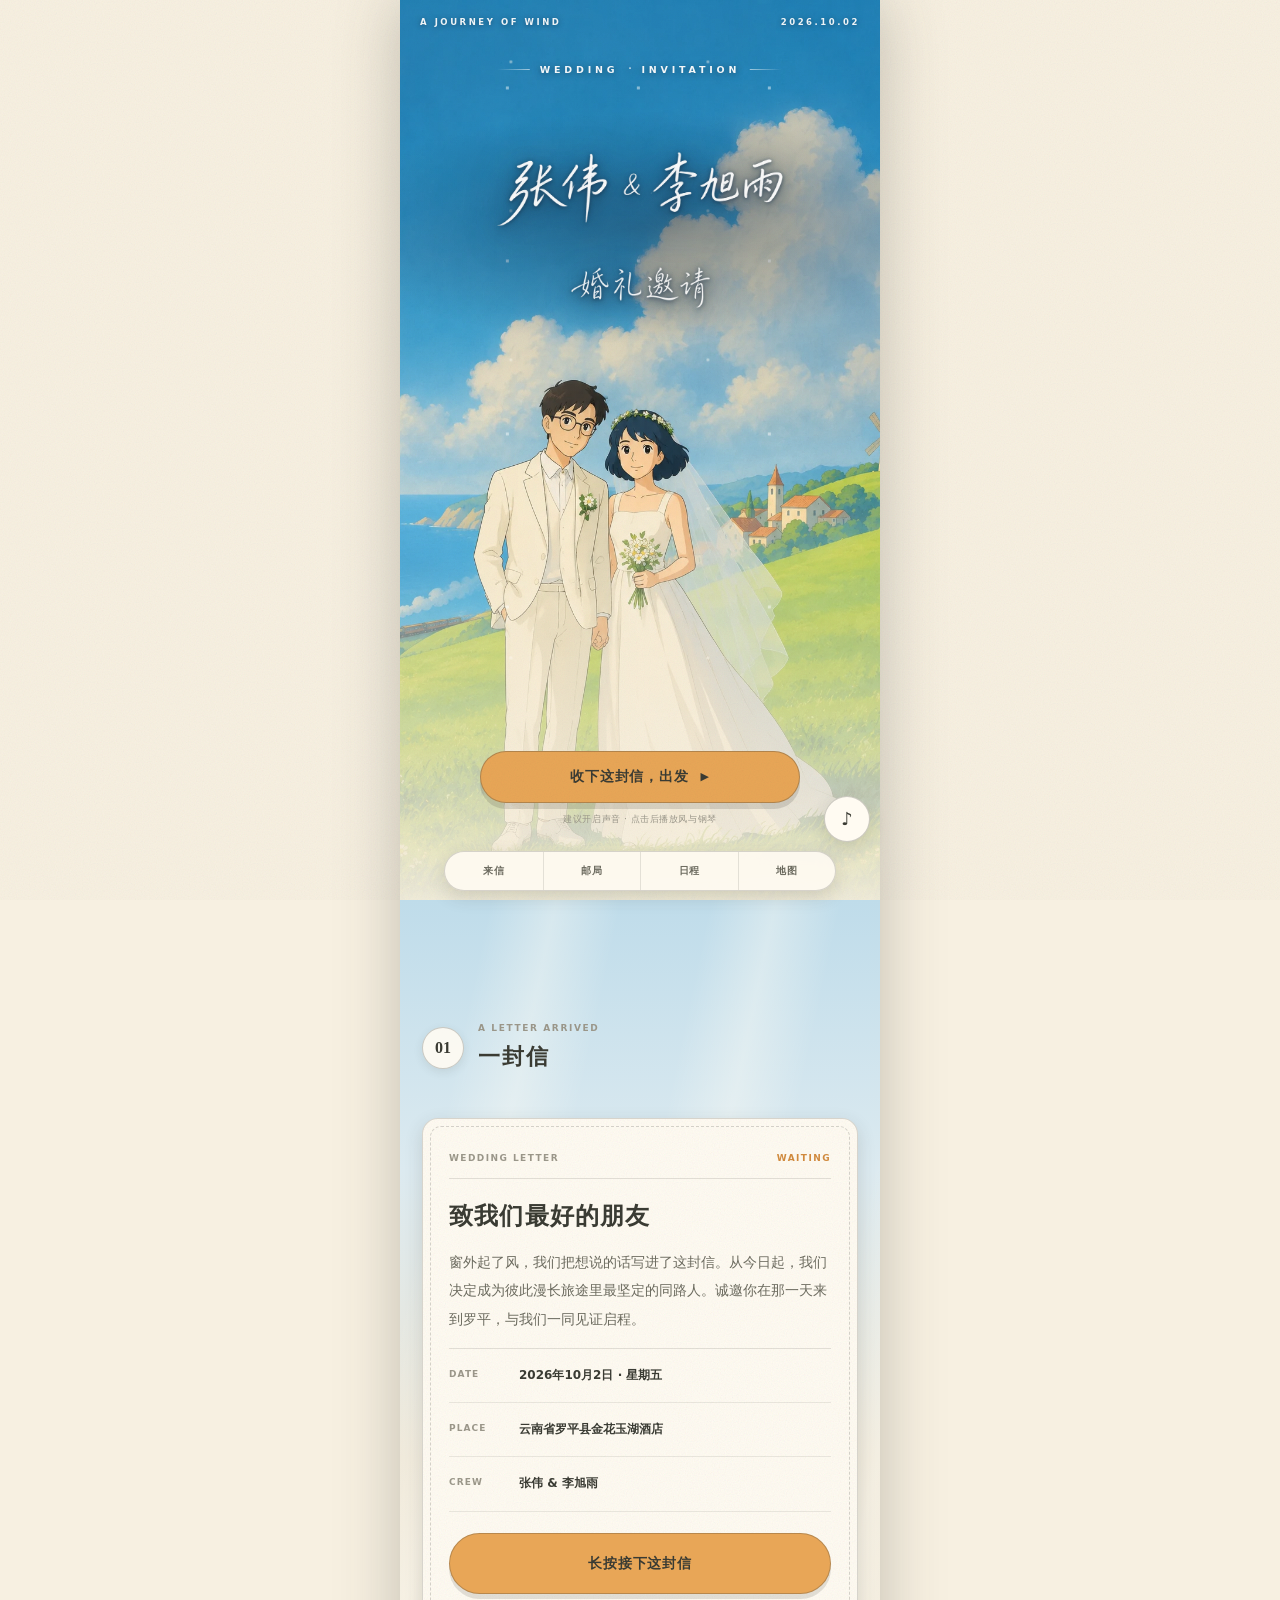
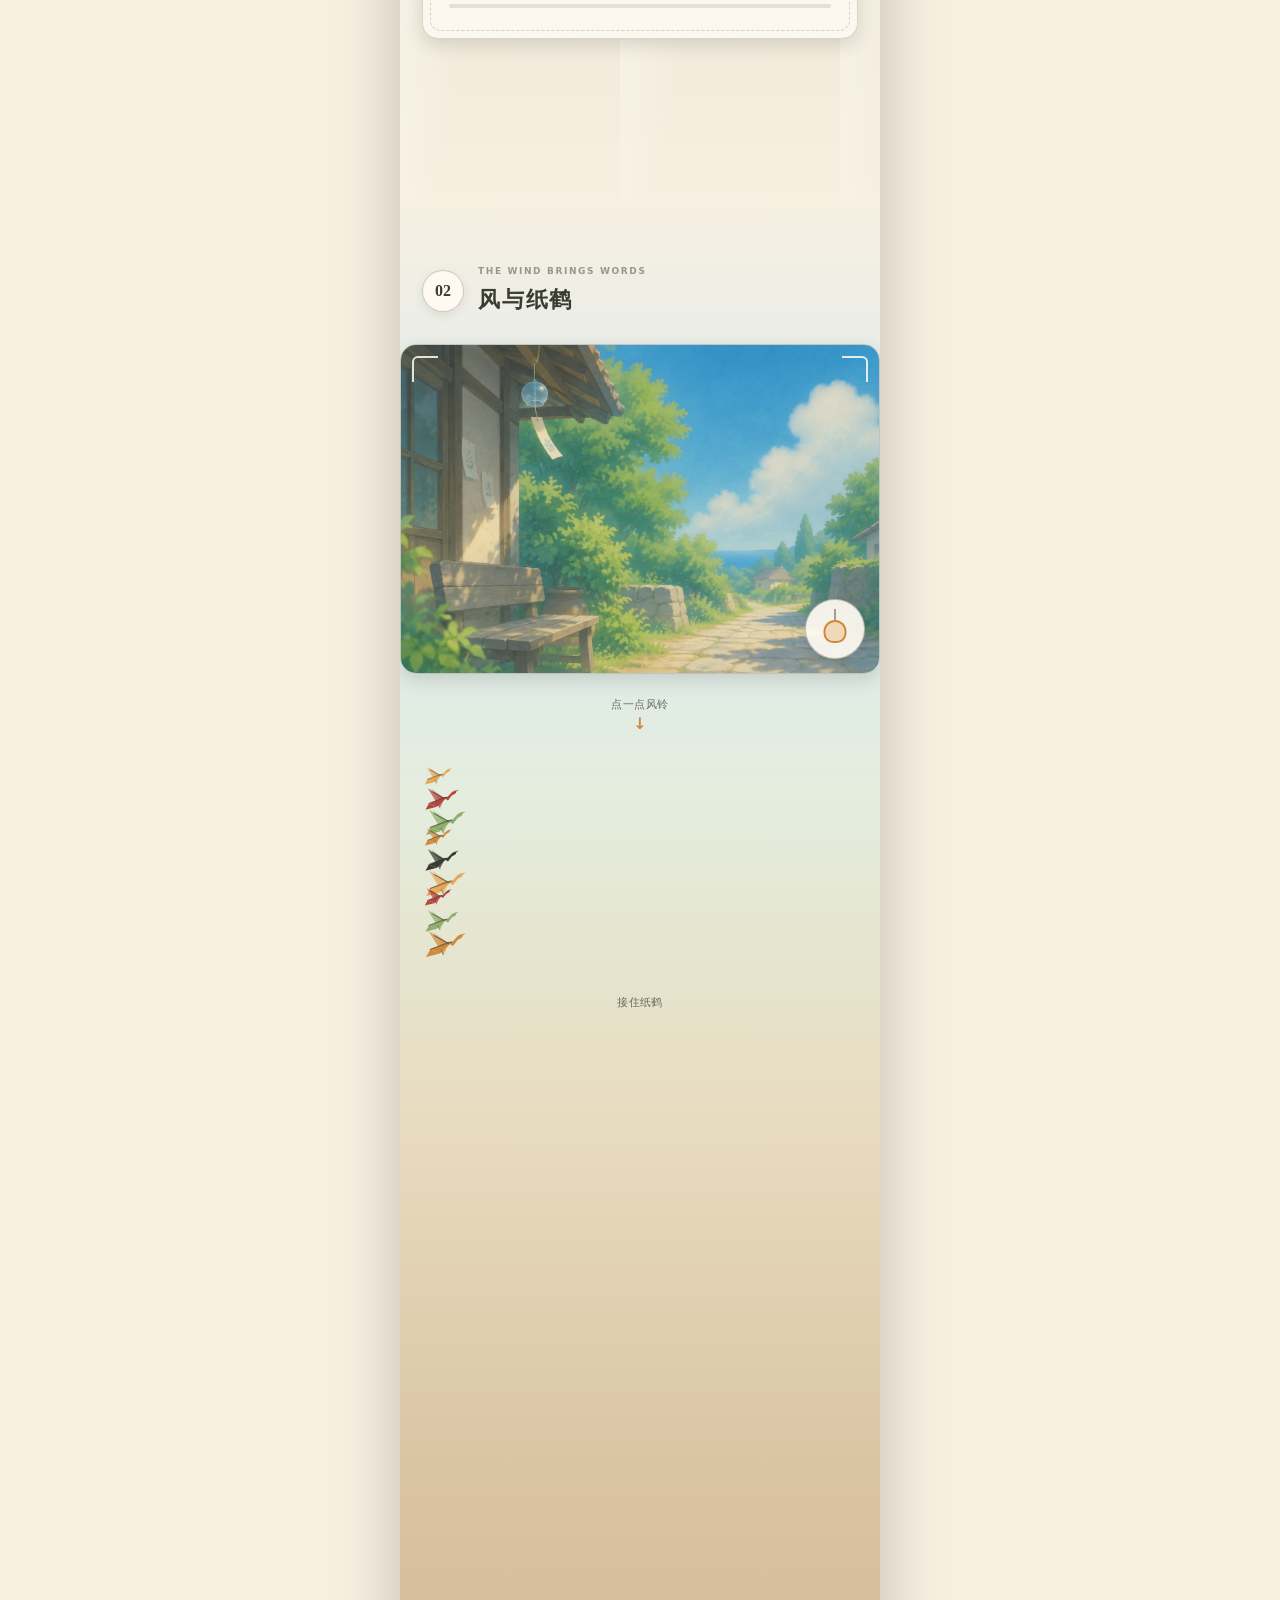
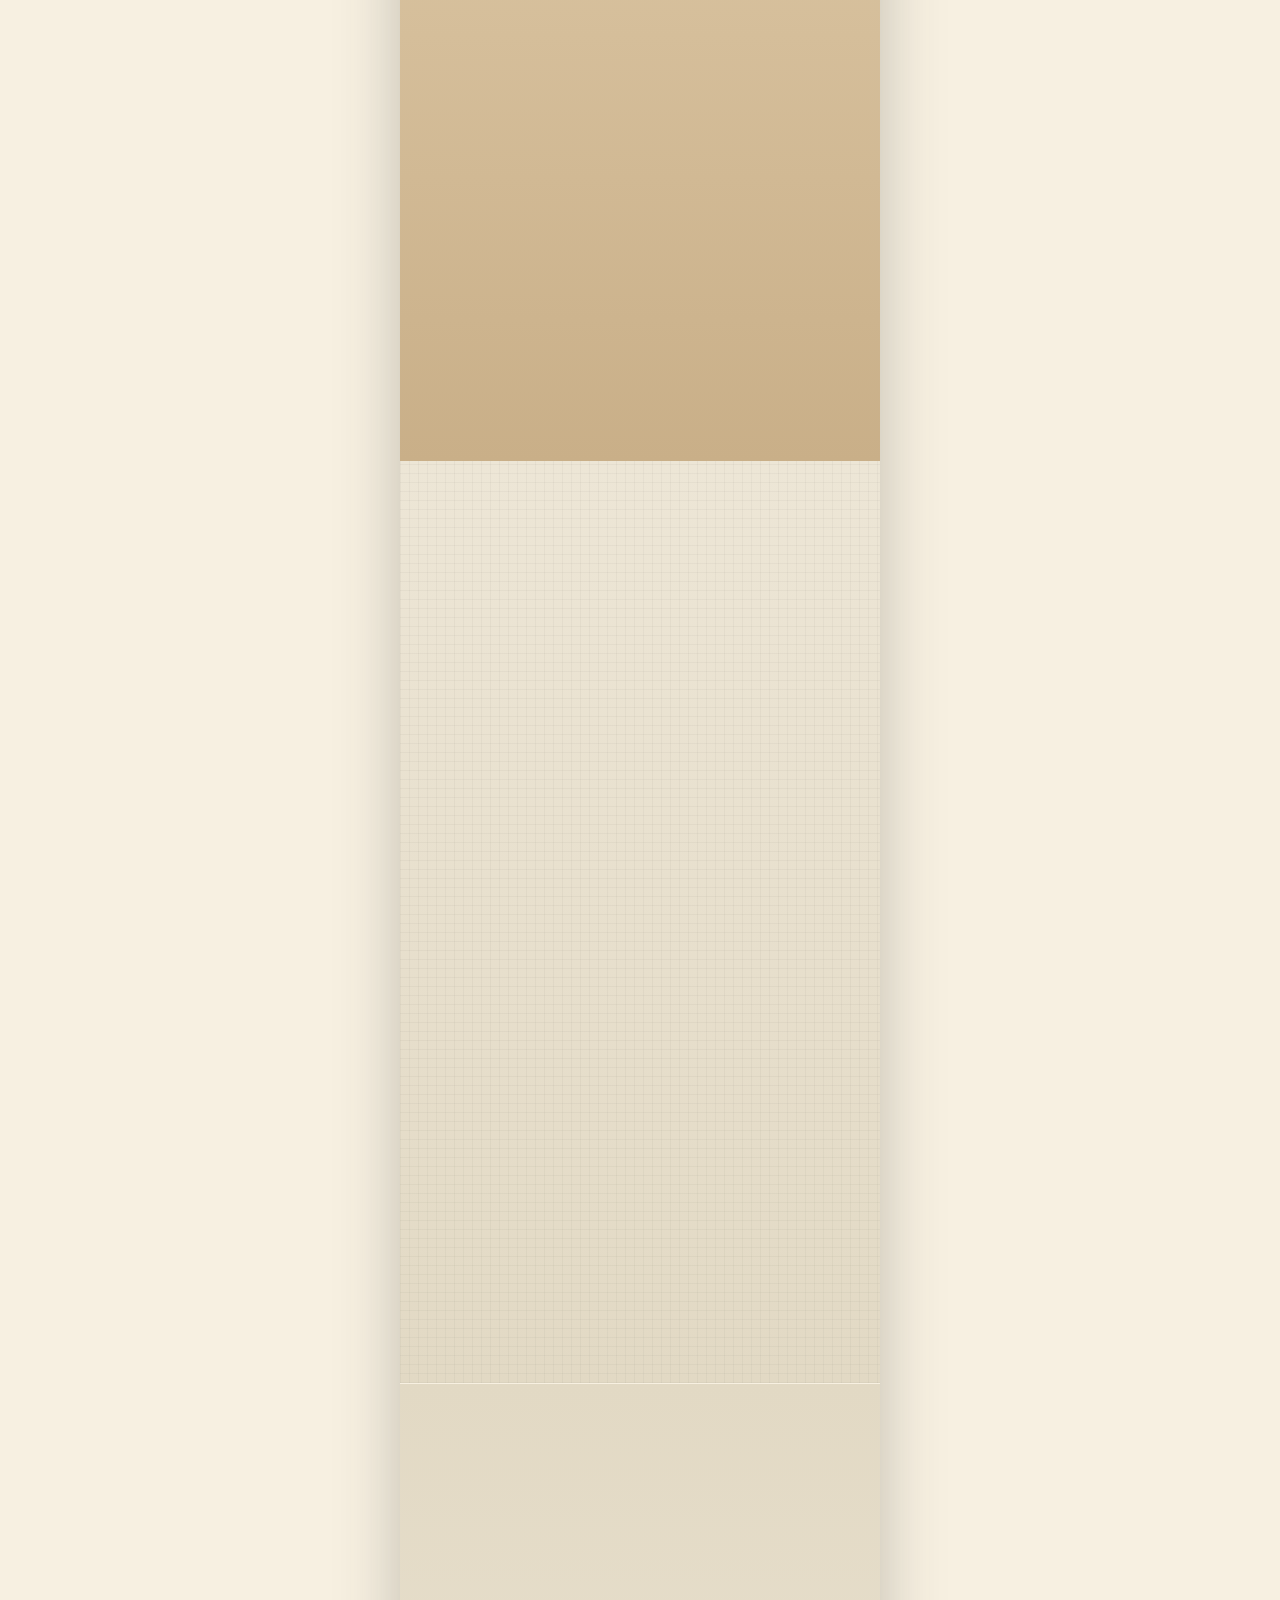
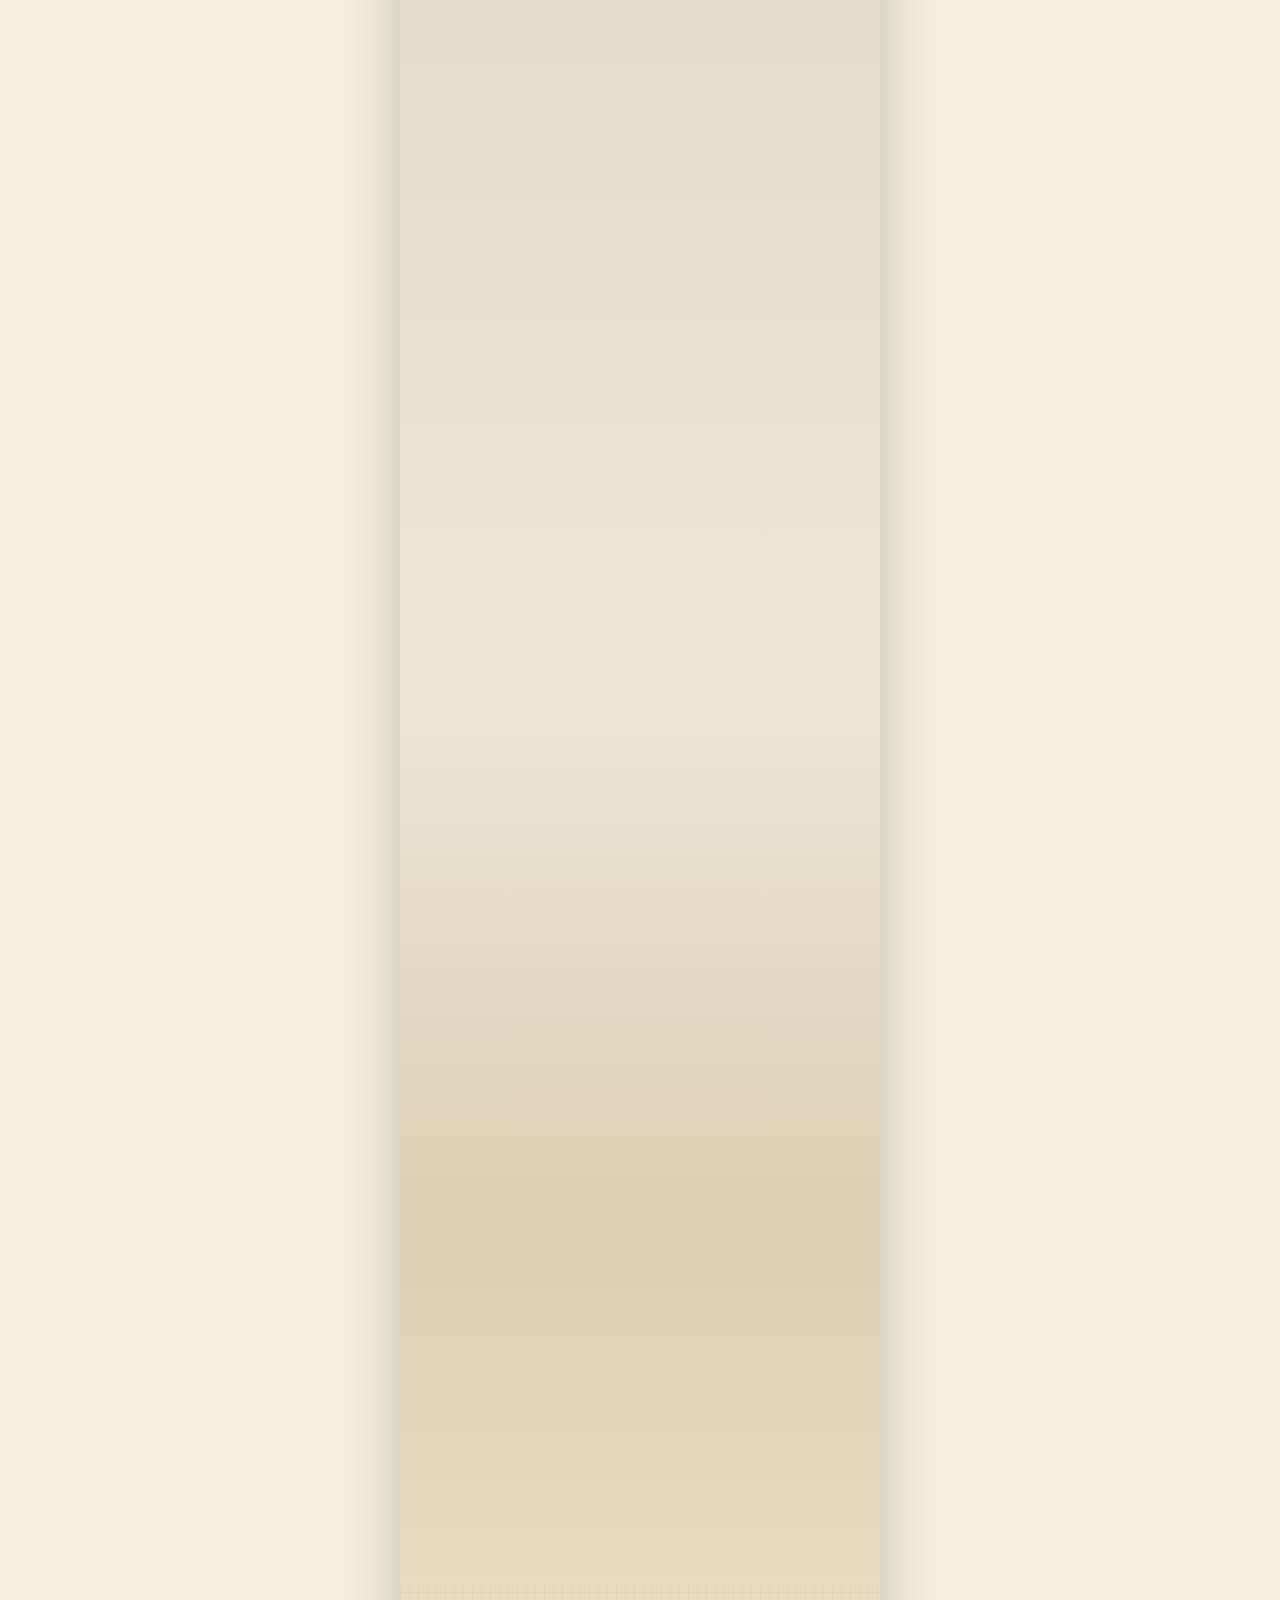
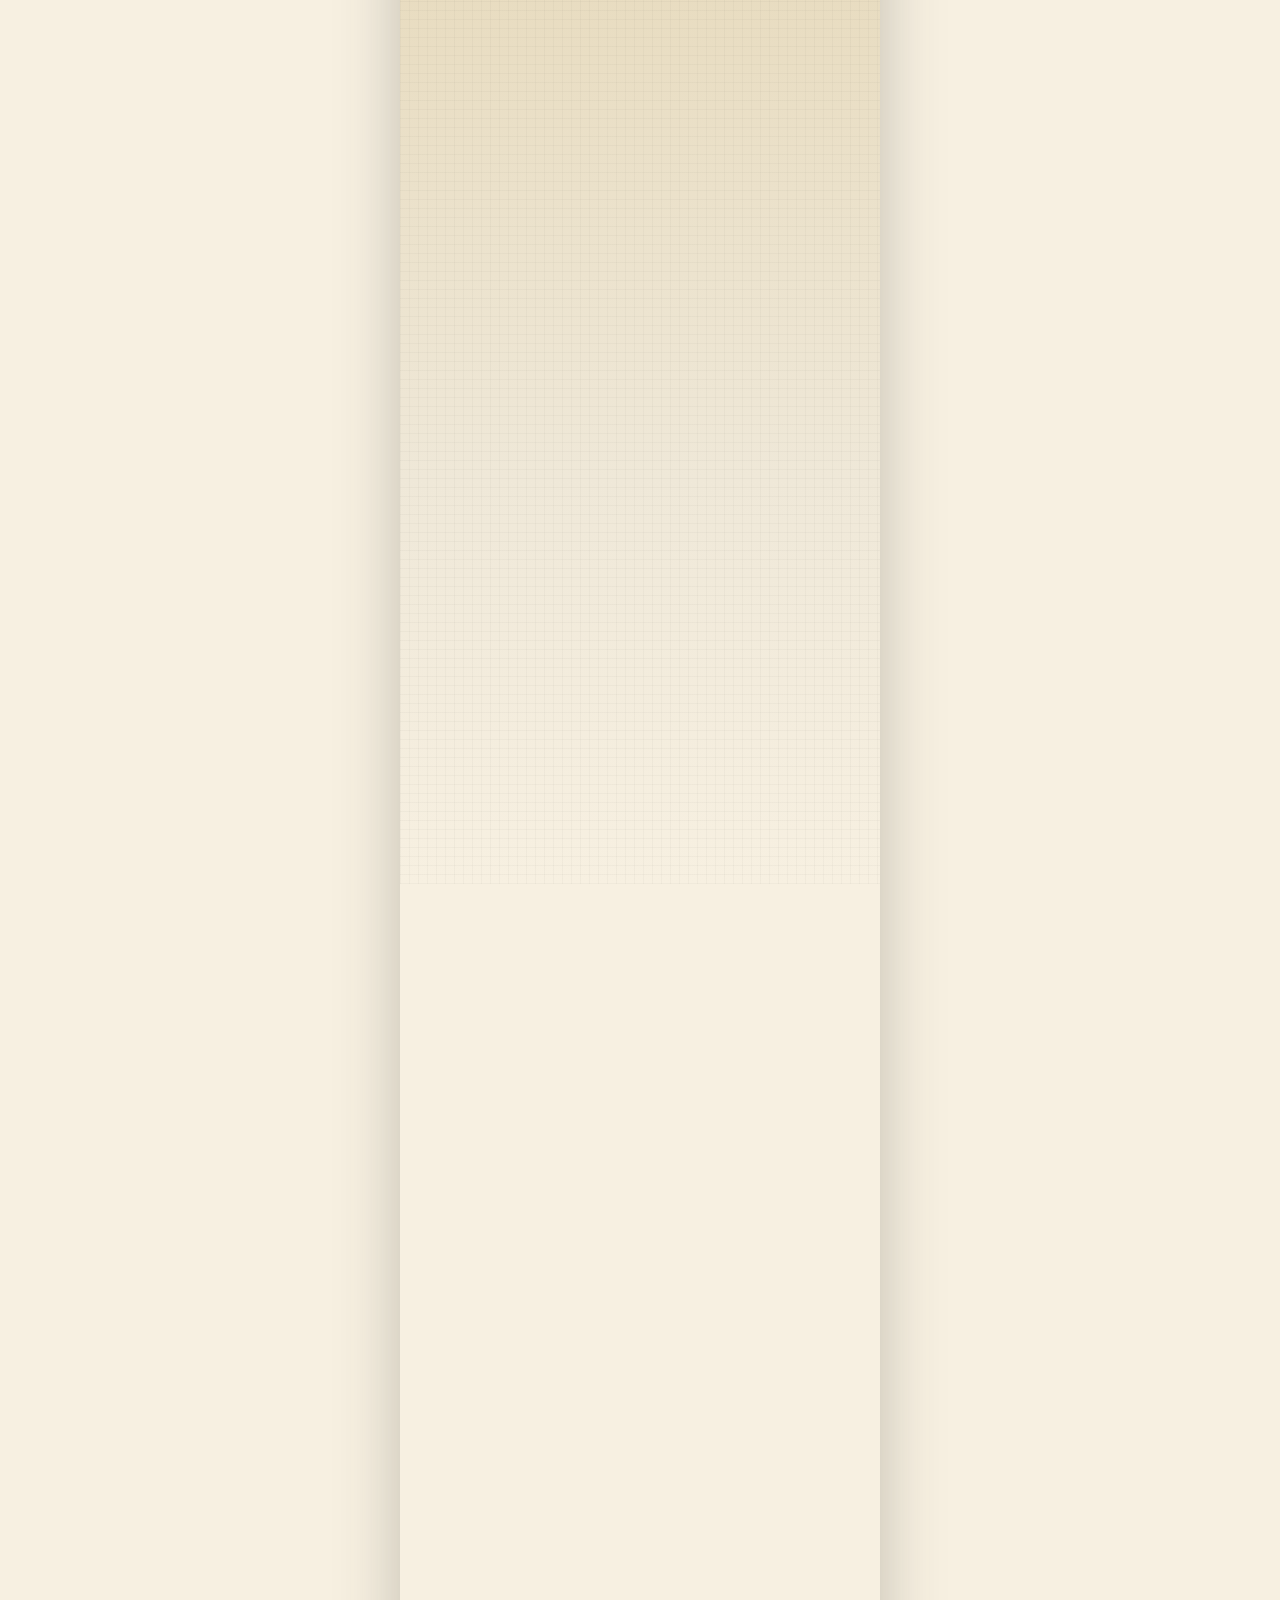
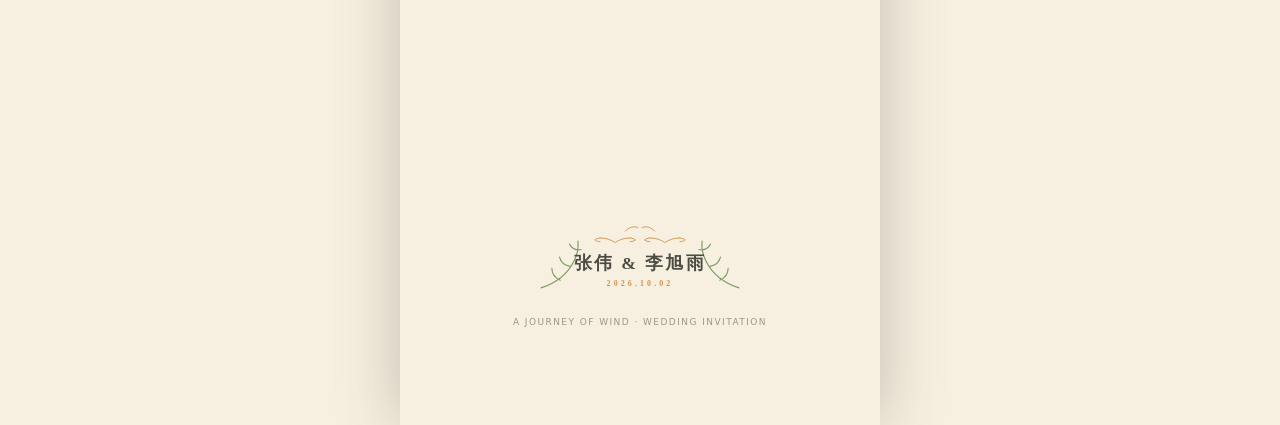
==== index.html @ 7219cbcb "feat: 风车邮局来信改用真实婚纱照（保留原图风格） - 03 章三张立绘换成真实婚纱照；按要求不做任何风格转换，只等比缩小 + 转 WebP   长边 1440px / q82，三张合计 373K" ====
<!doctype html>
<html lang="zh-CN">
  <head>
    <meta charset="UTF-8" />
    <meta name="viewport" content="width=device-width, initial-scale=1.0, viewport-fit=cover" />
    <meta name="theme-color" content="#F7F0E1" />
    <meta name="description" content="张伟与李旭雨的婚礼邀请函：2026年10月2日，云南省罗平县金花玉湖酒店。收下这封信，循着风铃与纸鹤，来赴我们的约。" />
    <meta property="og:type" content="website" />
    <meta property="og:title" content="张伟 &amp; 李旭雨 · 婚礼邀请函" />
    <meta property="og:description" content="2026年10月2日 · 云南省罗平县金花玉湖酒店。风起时，请来赴约。" />
    <meta property="og:url" content="https://kali20gakki.github.io/wedding-invitation/" />
    <meta property="og:image" content="https://kali20gakki.github.io/wedding-invitation/assets/og-share.webp" />
    <meta property="og:image:alt" content="夏日青草坡上的新人，远处有风车、小镇与驶过的蒸汽火车" />
    <meta name="twitter:card" content="summary_large_image" />
    <meta name="twitter:title" content="张伟 &amp; 李旭雨 · 婚礼邀请函" />
    <meta name="twitter:description" content="2026年10月2日 · 云南省罗平县金花玉湖酒店。风起时，请来赴约。" />
    <meta name="twitter:image" content="https://kali20gakki.github.io/wedding-invitation/assets/og-share.webp" />
    <title>张伟 &amp; 李旭雨 · 婚礼邀请函</title>
    <link rel="canonical" href="https://kali20gakki.github.io/wedding-invitation/" />
    <link rel="icon" type="image/svg+xml" href="./assets/wedding-logo.svg" />
    <link rel="stylesheet" href="./style.css" />
    <script type="module" src="./app.js"></script>
  </head>
  <body>
    <main class="phone-shell">
      <!-- ============================================================ 启程 -->
      <section class="hero" id="top">
        <img class="hero-art" src="./assets/hero-couple.webp" alt="张伟与李旭雨站在夏日的青草坡上，远处有风车、小镇与驶过的蒸汽火车" />
        <div class="hero-shade"></div>
        <div class="surface-glitter" aria-hidden="true"></div>
        <div class="hero-hud"><span>A JOURNEY OF WIND</span><span>2026.10.02</span></div>

        <p class="hero-kicker"><span>WEDDING</span><i>·</i><span>INVITATION</span></p>

        <div class="hero-meet">
          <img class="hero-names" src="./assets/text/text-names.webp" alt="张伟 与 李旭雨" />
          <!-- 原来这里是「2026.10.02」，但顶部状态条已有日期、下面场地卡也再写一遍，三处重复。
               改成一句邀请语（v3 重新生成的「婚礼邀请」四字，笔迹与姓名同一套）。 -->
          <img class="hero-invite" src="./assets/text/text-invite.webp" alt="婚礼邀请" />
        </div>

        <div class="hero-actions">
          <button class="dive-button" id="start-mission" type="button"><span>收下这封信，出发</span><b>▶</b></button>
          <p class="start-note">建议开启声音 · 点击后播放风与钢琴</p>
        </div>
      </section>

      <!-- ==================================================== 风的刻度 HUD -->
      <div class="game-hud" aria-hidden="true">
        <div class="depth"><small>WIND</small><b id="depth-value">0</b><span>风</span></div>
        <div class="oxygen"><span>云</span><i><b id="oxygen-fill"></b></i></div>
        <div class="caught"><span>🕊</span><b id="fish-count">0</b><small>/ 5</small></div>
      </div>

      <!-- ============================================================ 一封信 -->
      <section class="underwater story-section" id="briefing">
        <div class="water-rays" aria-hidden="true"></div>
        <div class="bubble-field" aria-hidden="true"></div>
        <header class="section-title reveal"><span>01</span><div><p>A LETTER ARRIVED</p><h2>一封信</h2></div></header>
        <article class="mission-card reveal">
          <div class="card-top"><span>WEDDING LETTER</span><b id="quest-status">WAITING</b></div>
          <h3>致我们最好的朋友</h3>
          <p>窗外起了风，我们把想说的话写进了这封信。从今日起，我们决定成为彼此漫长旅途里最坚定的同路人。诚邀你在那一天来到罗平，与我们一同见证启程。</p>
          <dl>
            <div><dt>DATE</dt><dd>2026年10月2日 · 星期五</dd></div>
            <div><dt>PLACE</dt><dd class="venue-one-line">云南省罗平县金花玉湖酒店</dd></div>
            <div><dt>CREW</dt><dd>张伟 &amp; 李旭雨</dd></div>
          </dl>
          <button class="accept-button" id="accept-quest" type="button">长按接下这封信</button>
          <div class="hold-progress" aria-hidden="true"><i></i></div>
        </article>
        <div class="mission-complete" id="mission-complete" role="status" aria-live="polite"><b>LETTER OPENED</b><span>你的名字已写进我们的名册</span></div>
      </section>

      <!-- ======================================================== 风与纸鹤 -->
      <!-- 原属 01，与「一封信」挤在同一屏（实测 1234px / 1.46 屏）。拆成独立一章，
           每章独占一屏后，风铃与纸鹤也有了自己的位置。 -->
      <section class="chime-section story-section" id="chime">
        <header class="section-title reveal"><span>02</span><div><p>THE WIND BRINGS WORDS</p><h2>风与纸鹤</h2></div></header>
        <div class="exploration-frame reveal">
          <img src="./assets/scene-chime.webp" alt="老屋檐下挂着风铃，长椅旁有石板小路" />
          <div class="camera-corners" aria-hidden="true"></div>
          <button class="sonar-button" id="sonar-button" type="button" aria-label="摇响风铃"><span>CHIME</span></button>
          <div class="sonar-field" aria-hidden="true"></div>
        </div>
        <p class="scene-caption reveal fish-caption">点一点风铃 <b class="fish-arrow" aria-hidden="true">↓</b></p>
        <div class="fish-field" id="fish-field" aria-label="可以接住的纸鹤"></div>
        <p class="scene-caption reveal fish-caption">接住纸鹤</p>
      </section>

      <!-- ====================================================== 风车邮局来信 -->
      <section class="crew-section story-section" id="crew">
        <header class="section-title reveal"><span>03</span><div><p>WINDMILL POST · PHOTO LETTERS</p><h2>风车邮局来信</h2></div></header>
        <div class="crew-phone reveal">
          <div class="phone-top"><span>WINDMILL POST</span><b>LETTERS</b></div>
          <div class="crew-slides" id="crew-slides">
            <article class="crew-slide is-active"><img src="./assets/couple-veil.webp" alt="烛台前，新郎为新娘掀起头纱" /><p><i>亲结其缡，九十其仪。</i>烛火摇着，你为我掀开这层薄纱——从此所有郑重的事，都只想与一个人一同完成。</p></article>
            <article class="crew-slide"><img src="./assets/couple-umbrella.webp" alt="两人在绿荫下各撑一把透明雨伞相望" /><p><i>风雨如晦，鸡鸣不已。</i>那把透明的伞，遮得住雨，也容得下相视一笑——好在往后的每一场雨，都不必一个人走。</p></article>
            <article class="crew-slide"><img src="./assets/couple-window.webp" alt="新娘立于拱形窗前，长纱垂落" /><p><i>桃之夭夭，灼灼其华。</i>光从拱窗斜进来，落在白纱上。要出发了，门外有风、有远山，也有等了很久的你。</p></article>
          </div>
          <div class="crew-controls">
            <button type="button" data-crew="prev" aria-label="上一张">◀</button>
            <output id="crew-name">1 / 3</output>
            <button type="button" data-crew="next" aria-label="下一张">▶</button>
          </div>
        </div>
      </section>

      <!-- ========================================================== 旅人手账 -->
      <section class="schedule-section story-section" id="schedule">
        <header class="section-title reveal"><span>04</span><div><p>TRAVELER'S NOTEBOOK · TODAY</p><h2>旅人手账</h2></div></header>
        <div class="restaurant-screen reveal">
          <img src="./assets/scene-window.webp" alt="老街木窗，窗台上摆着面包篮与陶杯" />
          <div class="restaurant-status"><i></i><span>OPEN FOR GUESTS</span></div>
        </div>
        <div class="menu-board reveal">
          <p class="board-title">当 日 行 程 · TODAY</p>
          <article><time>11:30</time><div><b>午宴</b><span>金花玉湖酒店 · 入席开宴</span></div><strong>❀❀</strong></article>
          <article><time>14:00</time><div><b>草坪婚礼</b><span>交换戒指 · 答谢 · 合影</span></div><strong>❀❀❀</strong></article>
          <div class="menu-total"><span>LOVE POINT</span><b>MAX</b></div>
        </div>
        <div class="countdown-card reveal"><span>距启程还有</span><b id="days-count">--</b><small>天</small></div>
      </section>

      <!-- ========================================================== 手绘地图 -->
      <section class="arrival story-section" id="arrival">
        <header class="section-title reveal"><span>05</span><div><p>MAP · MEETING POINT</p><h2>往那盏灯的路</h2></div></header>
        <article class="map-console reveal">
          <div class="map-grid" aria-hidden="true"></div>
          <div class="map-pulse" aria-hidden="true"><i></i><b>⚑</b></div>
          <p class="coordinate">MEETING POINT</p>
          <h3>云南省罗平县金花玉湖酒店</h3>
          <p>11:30 午宴，14:00 草坪婚礼，两场都在酒店内。点开地图跟着导航走即可。</p>
          <figure class="hotel-shot">
            <img src="./assets/scene-hotel.webp" alt="金花玉湖酒店：环形绿植阳台的穹顶主楼，前方两座白色圆顶馆" />
            <figcaption>婚礼场地 · 金花玉湖酒店</figcaption>
          </figure>
          <a href="https://surl.amap.com/gjQT5wW87AR" target="_blank" rel="noopener noreferrer">打开高德地图导航 <span>↗</span></a>
        </article>
      </section>

      <!-- ========================================================== 旅人名册 -->
      <section class="rsvp-section story-section" id="rsvp">
        <header class="section-title reveal"><span>06</span><div><p>TRAVELER'S NOTEBOOK · GUEST LIST</p><h2>在旅人名册上落款</h2></div></header>
        <div class="rsvp-phone reveal">
          <div class="app-bar"><span>◉</span><b>TRAVELER'S NOTEBOOK</b><small>LOCAL DEMO</small></div>
          <form id="rsvp-form" novalidate>
            <p class="demo-notice">您的登记信息将通过飞书问卷提交，并保存在新人维护的飞书表格中，仅用于本次婚礼的安排。</p>
            <label><span>宾客姓名 <b>*</b></span><input name="guestName" maxlength="30" autocomplete="name" required placeholder="请输入姓名" /></label>
            <label><span>出席人数 <b>*</b></span><select name="partySize"><option value="1">1 人</option><option value="2">2 人</option><option value="3">3 人</option><option value="4">4 人</option><option value="5">5 人</option><option value="6">6 人</option></select></label>
            <fieldset id="accommodation-field"><legend>是否需要住宿 <b>*</b></legend><div class="choice-row"><label><input type="radio" name="needsAccommodation" value="no" checked /><span>不需要</span></label><label><input type="radio" name="needsAccommodation" value="yes" /><span>需要住宿</span></label></div></fieldset>
            <div class="date-fields" id="accommodation-dates" hidden><label><span>入住时间</span><input type="datetime-local" name="checkInAt" value="2026-10-01T14:00" /></label><label><span>退房时间</span><input type="datetime-local" name="checkOutAt" value="2026-10-03T12:00" /></label></div>
            <label><span>联系电话</span><input name="phone" maxlength="20" inputmode="tel" autocomplete="tel" placeholder="方便新人联系（选填）" /></label>
            <label><span>写在纸背上的话</span><textarea name="message" maxlength="200" rows="4" placeholder="写一句祝福吧（选填）"></textarea><small><output id="message-count">0</output>/200</small></label>
            <p class="form-error" id="rsvp-error" role="alert" hidden></p>
            <button class="submit-button" type="submit"><span>保存赴约信息</span><b>▶</b></button>
          </form>
          <div class="rsvp-success" id="rsvp-success" tabindex="-1" hidden><div class="success-radar"><i></i><b>✓</b></div><h3 id="rsvp-success-title">登记成功</h3><p id="rsvp-success-summary"></p><button id="rsvp-edit" type="button">修改登记信息</button></div>
          <div class="rsvp-external" id="rsvp-external" hidden><div class="success-radar"><i></i><b>↗</b></div><h3>名册已备好</h3><p>点击下方按钮填写赴约信息。填完后请回到这一页，抽一张属于你的邀请函。</p><a id="rsvp-external-link" href="#" target="_blank" rel="noopener noreferrer">填写赴约信息 <span>↗</span></a></div>
        </div>
      </section>

      <!-- ============================================================ 抽卡 -->
      <section class="draw-section story-section" id="draw">
        <header class="section-title reveal"><span>07</span><div><p>TAKE ONE WITH YOU</p><h2>带走一张</h2></div></header>
        <!-- 标题按前五章左对齐，牌堆与按钮在下方单独居中成一列 -->
        <div class="draw-stage-area">
          <p class="draw-lead reveal">信读完了，路也认清了。抽一张属于你的邀请函，留好截图，草坪婚礼环节要用它做游戏。</p>
          <div class="draw-deck reveal" aria-hidden="true"><i></i><i></i><i></i><i></i><i></i></div>
          <button class="draw-open reveal" id="draw-open" type="button"><span>抽一张邀请函</span><b>✦</b></button>
        </div>
      </section>

      <div class="draw-layer" id="draw-layer" hidden>
        <div class="draw-panel" role="dialog" aria-modal="true" aria-labelledby="draw-title">
          <h3 class="draw-title" id="draw-title">风把你的那一张吹来了</h3>
          <p class="draw-sub">A CARD FOR YOU</p>
          <div class="draw-stage" id="draw-stage">
            <button class="draw-back" id="draw-back" type="button" aria-label="翻开卡片">鹤</button>
          </div>
          <div class="draw-actions" id="draw-actions">
            <button class="primary" id="draw-save" type="button" hidden>保存到相册</button>
            <button id="draw-again" type="button">再抽一张</button>
            <button id="draw-close" type="button">关闭</button>
          </div>
          <p class="draw-note" id="draw-note" hidden>提示：在手机上长按图片即可保存到相册。</p>
        </div>
      </div>

      <!-- ============================================================ 结尾 -->
      <section class="ending story-section">
        <img src="./assets/scene-ending.webp" alt="夕阳下起伏的草坡，山丘上有一栋小屋" />
        <div class="ending-copy reveal">
          <p>THE WIND REMEMBERS</p>
          <h2>风会记得<br />我们的名字</h2>
          <b>张伟&李旭雨</b><span>2026.10.02 · 等你赴约</span>
        </div>
      </section>
      <footer><img src="./assets/wedding-logo.svg" alt="张伟与李旭雨的婚礼" /><p>A JOURNEY OF WIND · WEDDING INVITATION</p></footer>
    </main>

    <nav class="quick-nav" aria-label="快捷导航"><a href="#briefing">来信</a><a href="#crew">邮局</a><a href="#schedule">日程</a><a href="#arrival">地图</a></nav>
    <div class="music-dock">
      <audio id="official-bgm" preload="metadata" loop playsinline src="./assets/wedding-bgm.mp3"></audio>
      <p id="music-hint">点击播放：风与钢琴</p><button id="music-toggle" type="button" aria-pressed="false" aria-label="播放背景音乐"><span>♪</span></button>
    </div>
  </body>
</html>
---- style.css ----
/* ============================================================================
   风之旅 · 吉卜力画风婚礼邀请函
   ----------------------------------------------------------------------------
   命名映射（历史遗留名 → 当前场景语义）
   本文档为"风之旅"主题，下列标识符沿用旧名以免漏改 selector：
     .pixel-fish      → 纸鹤（天空中飘过的折纸鹤，图案见 assets/crane-*.svg）
     #fish-field      → 纸鹤场（天空区域容器）
     #fish-count      → 纸鹤计数 0/5
     .fish-blessing   → 祝福纸条
     .fish-caption    → "接住纸鹤" 提示
     .sonar-button    → 风铃按钮
     .sonar-field     → 风铃波纹场
     .game-hud        → 风的刻度 / 云的高度 / 纸鹤计数
     .underwater      → 天空与草原区
     .water-rays      → 云隙光 / 风带
     .bubble-field    → 风和叶屑
     .restaurant-screen → 老街的木窗
     .menu-board      → 亚麻布上的手写当日行程
   ============================================================================ */

:root{
  /* 沿用旧变量名，只换色值 */
  --deep:#F7F0E1;
  --navy:#A8CFE0;
  --sea:#8FAE6B;
  --cyan:#DCEAF0;
  --yellow:#E8A657;
  --paper:#FFFBF2;
  --pixel-shadow:none;

  /* 吉卜力色阶 */
  --ink:#3A3B33;
  --ink-soft:#6B6A5E;
  --ink-faint:#9A9689;
  --sky:#A8CFE0;
  --sky-deep:#7FB8D4;
  --grass:#8FAE6B;
  --grass-deep:#6E9153;
  --sunset:#E8A657;
  --sunset-deep:#D08A3E;
  --brick:#B6463C;
  --cream:#F7F0E1;
  --cloud:#FFFDF6;
  --kraft:#D9C3A0;
  --kraft-deep:#BFA97F;
  --linen:#EDE6D6;
  --shadow:0 6px 18px rgba(58,59,51,.16);
  --shadow-soft:0 3px 10px rgba(58,59,51,.10);
  --stroke:2px solid rgba(58,59,51,.28);
  --serif:"Songti SC","Noto Serif SC","Source Han Serif SC",Georgia,serif;
  --sans:"PingFang SC","Hiragino Sans GB","Microsoft YaHei",system-ui,sans-serif;

  /* 纸纹（内联 SVG 噪点，零外部请求） */
  --grain:url("data:image/svg+xml,%3Csvg xmlns='http://www.w3.org/2000/svg' width='160' height='160'%3E%3Cfilter id='n'%3E%3CfeTurbulence type='fractalNoise' baseFrequency='.85' numOctaves='3'/%3E%3C/filter%3E%3Crect width='160' height='160' filter='url(%23n)' opacity='.5'/%3E%3C/svg%3E");
}

*{box-sizing:border-box}

html{scroll-behavior:smooth;background:var(--deep)}

body{
  margin:0;color:var(--ink);background:var(--deep);
  font-family:var(--sans);font-size:15px;line-height:1.6;
  -webkit-font-smoothing:antialiased;
}

button,input,select,textarea{font:inherit;color:inherit}
button,a{-webkit-tap-highlight-color:transparent}
img{display:block;max-width:100%}
[hidden]{display:none!important}

/* 全局纸纹层：轻微哑光颗粒 */
body::before{
  content:"";position:fixed;inset:0;z-index:1;pointer-events:none;
  background-image:var(--grain);opacity:.16;mix-blend-mode:multiply;
}

/* ---------------------------------------------------------------- 手机外壳 */
.phone-shell{
  position:relative;z-index:0;width:min(100%,480px);margin:auto;overflow:hidden;
  background:var(--cream);box-shadow:0 0 60px rgba(58,59,51,.28);
}

/* -------------------------------------------------------------------- 首页 */
.hero{position:relative;min-height:100svh;overflow:hidden;background:var(--sky)}

.hero-art{
  position:absolute;inset:0;width:100%;height:100%;
  object-fit:cover;object-position:center 42%;
}

/* 首页遮罩：上部分压暗一点，给白色手写字提供对比；
   下部分提亮（奶白），保证场地卡片与按钮上的深色文字清晰。
   压暗范围要覆盖到日期那一行（约 40% 高度），否则日期对比度不足（实测只有 2.29）。 */
.hero-shade{
  position:absolute;inset:0;
  background:linear-gradient(180deg,
    rgba(30,62,92,.24) 0%,
    rgba(30,62,92,.22) 20%,
    rgba(30,62,92,.16) 34%,
    rgba(30,62,92,.08) 44%,
    rgba(30,62,92,0) 52%,
    rgba(247,240,225,.42) 74%,
    rgba(247,240,225,.95) 100%);
}

/* 草叶露水 / 飞鸟（原"海面波光"） */
.surface-glitter{
  position:absolute;inset:0;opacity:.5;
  background-image:
    radial-gradient(circle,rgba(255,255,255,.95) 0 1.4px,transparent 2px),
    radial-gradient(circle,rgba(255,253,246,.9) 0 1px,transparent 1.8px);
  background-position:12% 24%,74% 38%;
  background-size:131px 173px,197px 149px;
  animation:glitter 7s ease-in-out infinite;
}

/* 用绝对定位精确控制首页三层：顶部标识 / 中部姓名 / 底部场地与按钮。
   原因：封面图里新人占满画面中部，flex 排布无法避开人物头部，只能按百分比定位。 */
.hero{
  position:relative;min-height:100svh;overflow:hidden;
  background:var(--sky);
}

/* 顶部两个元素都去掉容器，让文字直接落在压暗的天空上。
   原来两个几乎相同的白胶囊（同底色、同边框、同圆角、同灰绿文字）
   读起来像悬浮的界面组件；改成白色小字 + 字距 + 细线装饰，才是邀请函的气质。
   对比度由 .hero-shade 顶部的压暗层提供，不靠不透明底色。 */
.hero-hud{
  position:absolute;z-index:4;top:max(16px,env(safe-area-inset-top));left:20px;right:20px;
  display:flex;justify-content:space-between;align-items:center;
  color:rgba(255,255,255,.94);
  font-size:8.5px;font-weight:600;letter-spacing:.3em;
  text-shadow:0 1px 5px rgba(20,44,68,.6);
  pointer-events:none;
}

/* 邀请函标识：一行小字，两侧细线 + 小星作装饰 */
.hero-kicker{
  position:absolute;z-index:3;top:calc(env(safe-area-inset-top) + 62px);left:50%;
  display:flex;align-items:center;gap:10px;margin:0;
  color:rgba(255,255,255,.96);
  font-size:9.5px;font-weight:700;letter-spacing:.4em;
  text-shadow:0 1px 6px rgba(20,44,68,.62);
  transform:translateX(-50%);white-space:nowrap;
}
.hero-kicker::before,.hero-kicker::after{
  content:"";width:32px;height:1px;
  background:linear-gradient(90deg,transparent,rgba(255,255,255,.58));
}
.hero-kicker::after{background:linear-gradient(90deg,rgba(255,255,255,.58),transparent)}
.hero-kicker i{color:rgba(255,255,255,.8);font-style:normal;letter-spacing:0;font-size:8px}

/* 姓名与邀请语：落在天空区，避开画面里的人物头部。
   原先是 top:24%，姓名下方还挂着一行日期，日期正好压在两人头顶（实测 37% 处）。
   现在整体上移到 15%，并去掉那行日期，换成一句邀请语。 */
.hero-meet{
  position:absolute;z-index:3;top:15%;left:0;right:0;
  display:flex;flex-direction:column;align-items:center;pointer-events:none;
}
/* 姓名与邀请语下方那一道自然压暗：封面图在 34% 处由暗转亮，
   不加这一层的话白色手写字正好骑在明暗交界线上，读起来发花。 */
.hero-meet::before{
  content:"";position:absolute;z-index:-1;left:-12%;right:-12%;top:-18%;bottom:-26%;
  background:radial-gradient(ellipse 74% 62% at 50% 48%,rgba(22,46,72,.42),rgba(22,46,72,0) 72%);
}
.hero-names{
  width:min(76vw,320px);height:auto;
  /* 白色手写字需要阴影才有对比度：先一层紧实的暗影定形，再两层柔和散影分离背景 */
  filter:drop-shadow(0 1px 2px rgba(20,44,68,.8))
         drop-shadow(0 3px 8px rgba(20,44,68,.55))
         drop-shadow(0 8px 22px rgba(20,44,68,.4));
}
/* 邀请语：「婚礼邀请」四个字，作为姓名下方的副题。
   尺寸按**字面实际高度**反推，不是拍宽度：新图墨迹 393×113，姓名墨迹 803×209，
   渲染后姓名的字面高约 74px，取六成得目标字面高 45px → 图宽 = 45 × 393/113 ≈ 155px。
   视觉上姓名是绝对主体，邀请语约占姓名宽度的四成、字面高度的六成。 */
.hero-invite{
  width:min(40vw,155px);height:auto;margin-top:16px;opacity:.94;
  filter:drop-shadow(0 1px 2px rgba(20,44,68,.85))
         drop-shadow(0 3px 7px rgba(20,44,68,.7))
         drop-shadow(0 7px 18px rgba(20,44,68,.5));
}

/* 底部：按钮 + 提示。
   原来这里还有一张「日期 + 场地」的白卡片，和顶部状态条的日期、场地章节的
   地址重复了三遍，已删除；按钮相应上移。 */
.hero-actions{
  position:absolute;z-index:3;left:22px;right:22px;
  bottom:calc(env(safe-area-inset-bottom) + 74px);
  display:flex;flex-direction:column;align-items:center;
}

.dive-button{
  display:flex;align-items:center;justify-content:center;gap:12px;
  width:100%;max-width:320px;padding:14px 20px;
  border:1px solid rgba(58,59,51,.3);border-radius:999px;
  color:var(--ink);background:var(--sunset);
  box-shadow:0 6px 0 rgba(58,59,51,.16);cursor:pointer;
  font-size:13.5px;font-weight:900;letter-spacing:.06em;
  transition:transform .2s ease,box-shadow .2s ease;
}
.dive-button:active{transform:translateY(3px);box-shadow:0 3px 0 rgba(58,59,51,.16)}
.dive-button b{font-size:11px}

.start-note{
  margin:9px 0 0;color:var(--ink-faint);
  font-size:9px;text-align:center;letter-spacing:.06em;
}

/* ------------------------------------------------------------- 顶部状态 HUD */
.game-hud{
  position:fixed;z-index:18;top:max(8px,env(safe-area-inset-top));left:50%;
  display:flex;align-items:center;justify-content:space-between;
  width:min(calc(100% - 16px),464px);padding:9px 14px;
  border:1px solid rgba(58,59,51,.2);border-radius:999px;
  color:var(--ink-soft);background:rgba(255,251,242,.88);
  backdrop-filter:blur(8px);box-shadow:var(--shadow-soft);
  font-size:9px;font-weight:700;letter-spacing:.1em;
  transform:translateX(-50%) translateY(-160%);
  transition:transform .5s ease;
}
.game-hud.is-visible{transform:translateX(-50%) translateY(0)}
.depth,.caught{display:flex;align-items:baseline;gap:4px}
.depth b,.caught b{color:var(--ink);font-size:15px;font-weight:900;letter-spacing:0}
.depth span,.caught small{color:var(--ink-faint);font-weight:700}
.oxygen{display:flex;align-items:center;gap:7px}
.oxygen>span{color:var(--ink-faint);font-weight:700}
.oxygen i{
  display:block;width:56px;height:6px;overflow:hidden;
  border-radius:999px;background:rgba(58,59,51,.13);
}
.oxygen b{display:block;height:100%;width:100%;border-radius:999px;background:var(--cloud);transform-origin:left center}

/* ------------------------------------------------------------ 通用板块容器 */
/* 每一章独占一屏：min-height 用 svh（小视口高度），移动端地址栏收起时不会跳动。
   display:flex + justify-content:center 让内容在屏内垂直居中，而不是顶在上边留一大块空。
   padding-bottom 让开底部固定的快捷导航（约 46px + 9px 间距），
   因此可用的中心略高于屏幕正中 —— 这正好是视觉上舒服的位置。
   用 min-height 而不是固定 height：内容万一超出仍会自然撑高，不会被裁掉。 */
.story-section{
  position:relative;overflow:hidden;
  display:flex;flex-direction:column;justify-content:center;
  min-height:100svh;padding:64px 22px 104px;
  /* 整页 7 屏，只有 1~2 屏在视口内。让浏览器跳过屏幕外章节的布局与绘制，
     滚动时不必反复重算 9 只飘动纸鹤和 28 个浮尘的动画 —— 这是页面发卡的主因之一。
     用 auto 关键字保留内在尺寸，避免滚动条长度跳动。
     注：content-visibility 之外的浏览器会忽略这条，不影响其它样式。 */
  content-visibility:auto;
  contain-intrinsic-size:auto 100svh;
}
/* 内容一律从左边起排，避免 flex 居中把块级子元素缩成内容宽度 */
.story-section>*{width:100%;flex:0 0 auto}

/* 天空 → 草原（一封信） */
.underwater{
  background:linear-gradient(180deg,#BFDCEA 0,#DCEAF0 30%,#EDE6D6 62%,#F7F0E1 100%);
}

/* 白云 → 草坡（风与纸鹤） */
.chime-section{
  background:linear-gradient(180deg,#F7F0E1 0,#DCEAF0 34%,#E4EDDD 66%,#E8DCC0 100%);
}

/* 云隙光 / 风带（原水下丁达尔光） */
.water-rays{
  position:absolute;inset:0;pointer-events:none;opacity:.5;
  background:linear-gradient(102deg,transparent 22%,rgba(255,253,246,.72) 38%,transparent 54%) 0 0/220px 100% repeat-x;
  animation:drift 14s ease-in-out infinite alternate;
}

/* 风与叶屑（原上浮气泡） */
.bubble-field i{
  position:absolute;bottom:-30px;width:7px;height:7px;border-radius:50%;
  background:rgba(255,253,246,.85);opacity:.7;
  animation:float var(--duration,7s) linear var(--delay,0s) infinite;
}

.section-title{position:relative;z-index:2;display:flex;gap:14px;align-items:center;margin-bottom:26px}
.section-title>span{
  display:grid;place-items:center;width:42px;height:42px;flex:0 0 42px;
  border:1px solid rgba(58,59,51,.25);border-radius:50%;
  color:var(--ink);background:rgba(255,251,242,.9);
  font-family:var(--serif);font-size:16px;font-weight:900;
  box-shadow:var(--shadow-soft);
}
.section-title p{margin:0 0 4px;color:var(--ink-faint);font-size:9px;font-weight:700;letter-spacing:.18em}
.section-title h2{
  margin:0;color:var(--ink);font-family:var(--serif);
  font-size:22px;font-weight:900;letter-spacing:.08em;
}

/* -------------------------------------------------------------- 一封信卡片 */
.mission-card{
  position:relative;z-index:2;padding:22px 20px 20px;
  border:1px solid rgba(58,59,51,.2);border-radius:16px;
  color:var(--ink);background:var(--paper);
  box-shadow:var(--shadow);
}
.mission-card::before{
  content:"";position:absolute;inset:0;border-radius:16px;pointer-events:none;
  background-image:var(--grain);opacity:.2;mix-blend-mode:multiply;
}
.mission-card::after{
  content:"";position:absolute;inset:7px;border-radius:11px;
  border:1px dashed rgba(58,59,51,.2);pointer-events:none;
}
.card-top{
  position:relative;z-index:1;display:flex;justify-content:space-between;align-items:center;
  padding-bottom:12px;border-bottom:1px solid rgba(58,59,51,.14);
  color:var(--ink-faint);font-size:9px;font-weight:700;letter-spacing:.16em;
}
.card-top b{color:var(--sunset-deep);font-weight:900}
.mission-card h3{
  position:relative;z-index:1;margin:16px 0 10px;color:var(--ink);
  font-family:var(--serif);font-size:21px;font-weight:900;letter-spacing:.05em;
}
.mission-card>p{position:relative;z-index:1;margin:0 0 18px;color:var(--ink-soft);font-size:13px;line-height:1.95}
.mission-card dl{position:relative;z-index:1;margin:0;border-top:1px solid rgba(58,59,51,.14)}
.mission-card dl div{display:grid;grid-template-columns:60px 1fr;gap:10px;padding:11px 0;border-bottom:1px solid rgba(58,59,51,.1)}
.mission-card dt{color:var(--ink-faint);font-size:9px;font-weight:700;letter-spacing:.12em;line-height:1.9}
.mission-card dd{margin:0;color:var(--ink);font-size:12px;font-weight:700;line-height:1.6}
.venue-one-line{white-space:nowrap;overflow:hidden;text-overflow:ellipsis}

.accept-button{
  position:relative;z-index:1;width:100%;margin-top:18px;padding:14px;
  border:1px solid rgba(58,59,51,.28);border-radius:999px;
  color:var(--ink);background:var(--sunset);
  box-shadow:0 5px 0 rgba(58,59,51,.14);cursor:pointer;
  font-size:13px;font-weight:900;letter-spacing:.06em;
  -webkit-user-select:none;user-select:none;-webkit-touch-callout:none;touch-action:manipulation;
  transition:transform .2s ease;
}
.accept-button:active{transform:translateY(2px)}
.hold-progress{position:relative;z-index:1;height:4px;margin-top:10px;border-radius:999px;background:rgba(58,59,51,.12);overflow:hidden}
.hold-progress i{display:block;width:0;height:100%;border-radius:999px;background:var(--grass-deep)}
.mission-card.is-holding .hold-progress i{width:100%;transition:width 1.2s linear}
.mission-card.is-accepted .accept-button{background:var(--grass);color:#2C3A22}

.mission-complete{
  position:relative;z-index:2;display:flex;flex-direction:column;gap:5px;align-items:center;
  max-height:0;margin:0 0 0;padding:0 18px;overflow:hidden;opacity:0;
  border-radius:14px;color:var(--ink);background:rgba(255,251,242,.92);
  transition:max-height .5s ease,opacity .5s ease,margin .5s ease,padding .5s ease;
}
.mission-complete.show{max-height:120px;margin-top:16px;padding:16px 18px;opacity:1;box-shadow:var(--shadow-soft)}
.mission-complete b{color:var(--grass-deep);font-size:11px;font-weight:900;letter-spacing:.18em}
.mission-complete span{color:var(--ink-soft);font-size:11px}

/* ------------------------------------------------------------ 风铃与纸鹤区 */
.exploration-frame{
  position:relative;z-index:2;margin-top:36px;overflow:hidden;
  border:1px solid rgba(58,59,51,.22);border-radius:16px;
  box-shadow:var(--shadow);
}
.exploration-frame>img{width:100%;aspect-ratio:16/9;object-fit:cover}

.camera-corners::before,.camera-corners::after{
  content:"";position:absolute;width:24px;height:24px;top:11px;
  border-style:solid;border-color:rgba(255,251,242,.85);
}
.camera-corners::before{left:11px;border-width:2px 0 0 2px;border-top-left-radius:6px}
.camera-corners::after{right:11px;border-width:2px 2px 0 0;border-top-right-radius:6px}

/* 风铃按钮（原声呐按钮） */
.sonar-button{
  position:absolute;right:14px;bottom:14px;width:60px;height:60px;padding:0;
  border:1px solid rgba(58,59,51,.3);border-radius:50%;
  color:var(--ink);cursor:pointer;
  /* 去掉 backdrop-filter:blur(4px)：这层模糊叠在正在飘动的纸鹤上，
     会强迫浏览器在每次合成时重算模糊，是卡顿的第二个来源。
     改为不透明度略高的纯色底，观感差别很小。 */
  background:rgba(255,251,242,.92);
  box-shadow:var(--shadow-soft);
  font-size:9px;font-weight:900;letter-spacing:.1em;line-height:1;
  transition:transform .2s ease;
}
.sonar-button::before{
  content:"";position:absolute;left:50%;top:9px;width:2px;height:12px;
  background:rgba(58,59,51,.45);transform:translateX(-50%);
}
.sonar-button::after{
  content:"";position:absolute;left:50%;top:20px;width:19px;height:19px;
  border:2px solid var(--sunset-deep);border-radius:50% 50% 42% 42%;
  background:rgba(232,166,87,.35);transform:translateX(-50%);
}
.sonar-button:active{transform:scale(.94)}
.sonar-button span{display:none}

.sonar-field{position:absolute;inset:0;pointer-events:none}
.sonar-field i{
  position:absolute;left:50%;bottom:44px;width:26px;height:26px;
  border:1.5px solid rgba(255,251,242,.9);border-radius:50%;
  transform:translate(-50%,50%);animation:chime 1.5s ease-out both;
}

/* 风铃三响的祝福纸条：一次一组，共四组十二句 */
.chime-note{
  position:absolute;right:16px;z-index:5;width:max-content;max-width:74%;
  padding:8px 13px;
  border:0;border-radius:3px 10px 3px 10px;
  color:var(--ink);background:rgba(255,251,242,.95);
  box-shadow:0 4px 10px rgba(58,59,51,.2);
  font-size:10.5px;font-weight:400;letter-spacing:.06em;line-height:1.5;
  transform:rotate(-1deg);
  animation:blessing-pop 2.6s ease both;
}
.chime-note:nth-of-type(2){transform:rotate(.8deg)}
.chime-note:nth-of-type(3){transform:rotate(-.5deg)}

.scene-caption{
  position:relative;z-index:2;display:flex;flex-direction:column;align-items:center;gap:2px;
  margin:20px 0 0;color:var(--ink-soft);font-size:11px;text-align:center;letter-spacing:.04em;
}
.scene-caption small{color:var(--ink-faint);font-size:9px;letter-spacing:.12em}
.fish-arrow{color:var(--sunset-deep);font-size:16px;line-height:1;animation:arrow-float 1.8s ease-in-out infinite}

/* 纸鹤场（原鱼场） */
/* isolation:isolate 让 9 只纸鹤的合成层收在这一块里，
   不会去影响页面上其它元素的重绘判断，滚动时更稳。 */
.fish-field{position:relative;z-index:2;height:220px;margin-top:18px;overflow:hidden;isolation:isolate}
.pixel-fish{
  position:absolute;left:0;width:44px;height:44px;padding:0;
  border:0;background-color:transparent;
  /* 图案由下面按 data-tone 指定的真实折纸鹤 SVG 提供，不再用「鶴」字形 */
  background-repeat:no-repeat;background-position:center;background-size:contain;
  cursor:pointer;
  /* 这里原先挂了一条 filter:drop-shadow。
     它会让 9 只纸鹤每帧都重新做一次模糊运算（filter 动画无法交给合成器），
     是这一屏卡顿的主因，已删除。
     纸鹤的轮廓由 SVG 里那条墨色折痕线保证，去掉投影后不至于糊在天空上。 */
  animation:glide var(--swim,13s) linear infinite;
  animation-delay:var(--delay,0s);
  will-change:transform;
}
/* 五色纸鹤：与 style.css 调色板一致，SVG 由 tools/build-cranes.py 生成 */
.pixel-fish[data-tone=sunset]{background-image:url("assets/crane-sunset.svg")}
.pixel-fish[data-tone=brick]{background-image:url("assets/crane-brick.svg")}
.pixel-fish[data-tone=grass]{background-image:url("assets/crane-grass.svg")}
.pixel-fish[data-tone=road]{background-image:url("assets/crane-road.svg")}
.pixel-fish[data-tone=ink]{background-image:url("assets/crane-ink.svg")}
/* 尾部留一道极淡的风痕，交代它是被风吹过来的 */
.pixel-fish::after{
  content:"";position:absolute;left:-16px;top:21px;width:16px;height:1px;
  background:linear-gradient(90deg,transparent,rgba(255,251,242,.72));
}
.pixel-fish.caught{animation:caught .6s ease-in forwards;pointer-events:none}

/* 祝福纸条（原卡通气泡）：与风铃祝福共用「纸片」语言，只有折角不同。
   宽度固定成 border-box 的 154px：JS 要先量出纸条尺寸才能把它正对纸鹤居中，
   width:max-content + max-width 会让宽度随文字变化、难以居中。
   宽度越窄，靠边的纸鹤也能被正对着居中。 */
.fish-blessing{
  position:absolute;z-index:6;
  box-sizing:border-box;width:154px;max-width:calc(100% - 12px);
  margin:0;padding:9px 12px;
  border:0;border-radius:3px 10px 3px 10px;
  color:var(--ink);background:var(--paper);
  box-shadow:0 5px 12px rgba(58,59,51,.22);
  font-size:11px;font-weight:400;line-height:1.6;letter-spacing:.04em;
  transform:rotate(-1.6deg);pointer-events:none;
  animation:blessing-pop 2.6s ease both;
}
/* 折角：纸片被风吹起的一角，落在纸条下缘正中，正好指向下面的纸鹤 */
.fish-blessing::after{
  content:"";position:absolute;bottom:-5px;left:50%;width:10px;height:10px;
  margin-left:-5px;
  background:var(--paper);transform:rotate(45deg);
  box-shadow:3px 3px 5px rgba(58,59,51,.12);
}
.fish-unlock{
  position:absolute;left:50%;top:2px;margin:0;padding:10px 18px;
  width:max-content;max-width:94%;border-radius:3px 12px 3px 12px;transform:translateX(-50%);
  color:var(--ink);background:rgba(255,251,242,.96);box-shadow:0 5px 14px rgba(58,59,51,.2);
  font-size:11px;font-weight:400;letter-spacing:.06em;
}

/* ------------------------------------------------------------ 风车邮局来信 */
.crew-section{
  padding-bottom:68px;
  background:linear-gradient(180deg,#E8DCC0 0,#D9C3A0 40%,#C9AF88 100%);
}
.crew-section .section-title>span{background:rgba(255,251,242,.86)}
.crew-phone{
  position:relative;z-index:2;padding:14px;
  border:1px solid rgba(58,59,51,.24);border-radius:18px;
  background:var(--paper);box-shadow:var(--shadow);
}
.phone-top{
  display:flex;justify-content:space-between;align-items:center;
  padding:4px 6px 13px;margin-bottom:6px;
  border-bottom:1px solid rgba(58,59,51,.14);
  color:var(--ink-faint);font-size:9px;font-weight:700;letter-spacing:.18em;
}
.phone-top b{color:var(--sunset-deep);font-weight:900;letter-spacing:.16em}

.crew-slides{position:relative}
.crew-slide{
  display:none;margin:0;
}
.crew-slide.is-active{display:block;animation:fade-in .5s ease both}
/* 婚纱照已换成原图（不再转风格），多为 2:3 竖版。
   原来 4:3 横版会把竖版裁掉大半，所以画幅改为竖版，
   高度用 clamp 控制，既保留半身构图又不会把这一章撑过一屏。
   圆角与裁切放在图片上（原来挂在 .crew-slide 上，会把下面的图注一起裁掉）。 */
.crew-slide img{
  display:block;width:100%;height:clamp(300px,52svh,420px);
  object-fit:cover;object-position:center 32%;
  border-radius:12px;overflow:hidden;
}
.crew-slide p{
  margin:0;color:var(--ink-soft);font-size:11.5px;line-height:1.9;letter-spacing:.02em;
}
/* 引用的古句：排在正文之前，与白话正文区分开 */
.crew-slide p i{display:block;margin:0 0 6px;color:var(--ink);font-style:normal;
  font-family:var(--serif);font-size:12.5px;font-weight:900;letter-spacing:.14em}
.crew-slide p{
  margin:0;padding:16px 18px 18px;color:var(--ink-soft);
  background:var(--linen);
  font-family:var(--serif);font-size:13px;font-weight:700;line-height:1.95;letter-spacing:.04em;
}

.crew-controls{display:flex;align-items:center;justify-content:space-between;gap:12px;margin-top:13px}
.crew-controls button{
  width:44px;height:44px;border:1px solid rgba(58,59,51,.24);border-radius:50%;
  color:var(--ink);background:var(--cream);cursor:pointer;
  font-size:13px;box-shadow:var(--shadow-soft);
}
.crew-controls button:active{transform:scale(.94)}
.crew-controls output{color:var(--ink-faint);font-size:10px;font-weight:700;letter-spacing:.14em}

/* ----------------------------------------------------------- 旅人手账日程 */
.schedule-section{
  background:
    repeating-linear-gradient(90deg,rgba(58,59,51,.045) 0 1px,transparent 1px 9px),
    repeating-linear-gradient(0deg,rgba(58,59,51,.045) 0 1px,transparent 1px 9px),
    linear-gradient(180deg,#EDE6D6,#E2D9C4);
}
.section-title.light p{color:var(--ink-faint)}

.restaurant-screen{
  position:relative;z-index:2;overflow:hidden;
  border:1px solid rgba(58,59,51,.22);border-radius:16px;
  box-shadow:var(--shadow);
}
.restaurant-screen img{width:100%;aspect-ratio:16/9;object-fit:cover}
.restaurant-status{
  position:absolute;left:14px;bottom:14px;display:flex;align-items:center;gap:8px;
  padding:7px 14px;border-radius:999px;
  color:var(--ink);background:rgba(255,251,242,.9);
  font-size:9px;font-weight:900;letter-spacing:.16em;
  box-shadow:var(--shadow-soft);
}
.restaurant-status i{display:block;width:7px;height:7px;border-radius:50%;background:var(--grass-deep);animation:blink 2.4s ease-in-out infinite}

/* 亚麻布上的手写便当单 */
.menu-board{
  position:relative;z-index:2;margin-top:28px;padding:22px 20px 16px;
  border:1px solid rgba(58,59,51,.2);border-radius:14px;
  color:var(--ink);background:var(--linen);box-shadow:var(--shadow);
}
.menu-board::before{
  content:"";position:absolute;inset:0;border-radius:14px;pointer-events:none;
  background-image:var(--grain);opacity:.22;mix-blend-mode:multiply;
}
.board-title{
  position:relative;z-index:1;margin:0 0 6px;padding-bottom:12px;
  border-bottom:1px solid rgba(58,59,51,.18);
  color:var(--ink-faint);font-size:9px;font-weight:700;letter-spacing:.2em;text-align:center;
}
.menu-board article{
  position:relative;z-index:1;display:grid;grid-template-columns:58px 1fr auto;
  gap:12px;align-items:center;padding:15px 0;
  border-bottom:1px dashed rgba(58,59,51,.2);
}
.menu-board time{color:var(--sunset-deep);font-family:var(--serif);font-size:17px;font-weight:900}
.menu-board article b{display:block;color:var(--ink);font-size:13px;font-weight:900}
.menu-board article span{display:block;margin-top:5px;color:var(--ink-soft);font-size:10px;line-height:1.6}
.menu-board strong{color:var(--grass-deep);font-size:11px;letter-spacing:.1em}
.menu-total{
  position:relative;z-index:1;display:flex;justify-content:space-between;align-items:center;
  padding-top:15px;color:var(--ink-faint);font-size:9px;font-weight:700;letter-spacing:.18em;
}
.menu-total b{color:var(--sunset-deep);font-family:var(--serif);font-size:15px;letter-spacing:.06em}

.countdown-card{
  position:relative;z-index:2;display:flex;align-items:baseline;justify-content:center;gap:10px;
  margin:28px 14px 0;padding:16px;border-radius:14px;
  border:1px solid rgba(58,59,51,.18);
  color:var(--ink-soft);background:rgba(255,251,242,.82);
  box-shadow:var(--shadow-soft);font-size:9px;font-weight:700;letter-spacing:.18em;
}
.countdown-card b{color:var(--sunset-deep);font-family:var(--serif);font-size:31px;font-weight:900;letter-spacing:0}

/* 地图卡片里的场地照片 */
.hotel-shot{
  position:relative;z-index:2;margin:0 22px 18px;overflow:hidden;
  border:1px solid rgba(58,59,51,.22);border-radius:14px;
  background:var(--paper);box-shadow:var(--shadow-soft);
}
.hotel-shot img{width:100%;aspect-ratio:16/9;object-fit:cover}
.hotel-shot figcaption{
  padding:10px 13px;color:var(--ink);
  font-family:var(--serif);font-size:12.5px;font-weight:900;letter-spacing:.04em;
}

/* ------------------------------------------------------------- 手绘地图区 */
.arrival{background:linear-gradient(180deg,#E2D9C4,#EDE6D6)}
.arrival .section-title p{color:var(--ink-faint)}
.arrival .section-title h2{color:var(--ink)}
.arrival .section-title>span{background:rgba(255,251,242,.9)}

/* 注意：这里不能加 overflow:hidden。
   地图定位徽记（.map-pulse）是刻意"骑"在卡片上边缘的，用 margin:-22px 往上顶出一半；
   一旦在卡片上做裁剪，徽记的上半部分和里面的小旗子就会被切掉（实测被切 21px、旗子缺 7px）。
   需要裁剪的只有上方那块地图底图，交给 .map-grid 自己做。 */
.map-console{
  position:relative;z-index:2;min-height:340px;padding:0 0 20px;
  border:1px solid rgba(58,59,51,.22);border-radius:16px;
  background:var(--kraft);box-shadow:var(--shadow);
}
.map-console::before{
  content:"";position:absolute;inset:0;border-radius:16px;pointer-events:none;
  background-image:var(--grain);opacity:.24;mix-blend-mode:multiply;
}
/* 地图底图的裁剪放在这里：圆角要跟卡片内侧对齐（16px 外圆角 − 1px 边框） */
.map-grid{
  position:absolute;top:0;left:0;right:0;height:190px;overflow:hidden;
  border-radius:15px 15px 0 0;
}
.map-grid::before{
  content:"";position:absolute;inset:0;
  background-image:url("../assets/scene-map.webp");
  background-size:cover;background-position:center;
}
.map-grid::after{
  content:"";position:absolute;inset:0;
  background:linear-gradient(180deg,rgba(217,195,160,.1),rgba(217,195,160,.92));
}
.map-pulse{
  position:relative;z-index:2;display:grid;place-items:center;width:44px;height:44px;margin:-22px auto 0;
  border-radius:50%;background:rgba(255,251,242,.95);box-shadow:var(--shadow-soft);
}
.map-pulse i{position:absolute;inset:0;border:1.5px solid var(--brick);border-radius:50%;animation:mapPulse 2.6s ease-out infinite}
.map-pulse b{color:var(--brick);font-size:16px;line-height:1}

.coordinate{
  position:relative;z-index:2;display:block;margin:16px 22px 0;
  color:var(--ink-faint);font-size:9px;font-weight:700;letter-spacing:.2em;
}
.map-console h3{position:relative;z-index:2;margin:9px 22px 10px;color:var(--ink);font-family:var(--serif);font-size:16px;font-weight:900;line-height:1.55}
.map-console>p:not(.coordinate){position:relative;z-index:2;margin:0 22px 18px;color:var(--ink-soft);font-size:11px;line-height:1.75}
.map-console a{
  position:relative;z-index:2;display:flex;justify-content:center;align-items:center;gap:9px;
  margin:0 22px;padding:14px;border-radius:999px;
  border:1px solid rgba(58,59,51,.26);
  color:var(--ink);background:var(--sunset);box-shadow:0 5px 0 rgba(58,59,51,.14);
  text-decoration:none;font-size:12.5px;font-weight:900;letter-spacing:.04em;
}
.map-console a:active{transform:translateY(2px)}

/* -------------------------------------------------------------- 旅人名册区 */
.rsvp-section{background:linear-gradient(180deg,#EDE6D6,#DCCFB4 60%,#E8DCC0)}
.rsvp-phone{
  position:relative;z-index:2;padding:16px;
  border:1px solid rgba(58,59,51,.24);border-radius:18px;
  background:var(--kraft);box-shadow:var(--shadow);
}
.rsvp-phone::before{
  content:"";position:absolute;inset:0;border-radius:18px;pointer-events:none;
  background-image:var(--grain);opacity:.2;mix-blend-mode:multiply;
}
.app-bar{
  position:relative;z-index:1;display:flex;align-items:center;gap:9px;
  padding:4px 4px 14px;margin-bottom:14px;
  border-bottom:1px solid rgba(58,59,51,.18);
  color:var(--ink);font-size:10px;font-weight:900;letter-spacing:.16em;
}
.app-bar span{color:var(--sunset-deep);font-size:14px}
.app-bar small{margin-left:auto;color:var(--ink-faint);font-size:8px;letter-spacing:.14em}

.rsvp-phone form{
  position:relative;z-index:1;padding:18px 16px 16px;border-radius:12px;
  background:var(--paper);box-shadow:var(--shadow-soft);
  background-image:repeating-linear-gradient(0deg,transparent 0 30px,rgba(58,59,51,.07) 30px 31px);
}
.rsvp-phone form>label,.date-fields label{display:block;margin-bottom:16px}
.rsvp-phone label>span,.rsvp-phone legend{
  display:block;margin-bottom:7px;color:var(--ink-soft);
  font-size:10px;font-weight:700;letter-spacing:.1em;
}
.rsvp-phone label>span b,.rsvp-phone legend b{color:var(--brick)}
.rsvp-phone input,.rsvp-phone select,.rsvp-phone textarea{
  width:100%;padding:12px 13px;border:1px solid rgba(58,59,51,.24);border-radius:10px;
  outline:none;color:var(--ink);background:var(--cream);
  font-size:13px;transition:border-color .2s ease,box-shadow .2s ease;
}
.rsvp-phone input:focus,.rsvp-phone select:focus,.rsvp-phone textarea:focus{
  border-color:var(--sunset-deep);box-shadow:0 0 0 3px rgba(232,166,87,.22);
}
.rsvp-phone [aria-invalid="true"]{border-color:var(--brick)!important}
.rsvp-phone textarea{resize:vertical;min-height:88px;line-height:30px}
.rsvp-phone label>small{display:block;margin-top:6px;color:var(--ink-faint);text-align:right;font-size:9px;letter-spacing:.1em}
.rsvp-phone fieldset{margin:0 0 16px;padding:0;border:0}

.choice-row{display:flex;gap:10px}
.choice-row label{display:block;flex:1;margin:0}
.choice-row input{position:absolute;opacity:0;pointer-events:none;width:0;height:0}
.choice-row span{
  display:block;padding:11px;border:1px solid rgba(58,59,51,.24);border-radius:10px;
  color:var(--ink-soft);background:var(--cream);text-align:center;
  font-size:12px;font-weight:700;transition:all .2s ease;
}
.choice-row input:checked+span{border-color:var(--grass-deep);color:#2C3A22;background:rgba(143,174,107,.32)}
.choice-row input:focus-visible+span{box-shadow:0 0 0 3px rgba(232,166,87,.3)}

.date-fields{margin-bottom:6px}
.date-fields input{font-size:12px}

.form-error{
  margin:0 0 14px;padding:11px 13px;border:1px solid rgba(182,70,60,.4);border-radius:10px;
  color:var(--brick);background:rgba(182,70,60,.08);font-size:11px;font-weight:700;line-height:1.65;
}

.submit-button{
  display:flex;align-items:center;justify-content:center;gap:11px;
  width:100%;padding:15px;border:1px solid rgba(58,59,51,.28);border-radius:999px;
  color:var(--ink);background:var(--sunset);box-shadow:0 5px 0 rgba(58,59,51,.14);
  cursor:pointer;font-size:13.5px;font-weight:900;letter-spacing:.05em;
}
.submit-button:disabled{opacity:.6;cursor:default;transform:none}
.submit-button b{font-size:10px}

/* 木刻印章（原成功雷达） */
.rsvp-success{
  position:relative;z-index:1;padding:34px 20px 24px;text-align:center;
  border-radius:12px;background:var(--paper);box-shadow:var(--shadow-soft);
}
.success-radar{
  position:relative;display:grid;place-items:center;width:76px;height:76px;margin:0 auto 18px;
  border:3px solid var(--brick);border-radius:50%;color:var(--brick);
  transform:rotate(-8deg);
}
.success-radar i{position:absolute;inset:5px;border:1px solid var(--brick);border-radius:50%;opacity:.5}
.success-radar b{font-size:29px;line-height:1}
.rsvp-success h3{margin:0 0 11px;color:var(--ink);font-family:var(--serif);font-size:19px;font-weight:900}
.rsvp-success p{margin:0 0 22px;color:var(--ink-soft);font-size:12px;line-height:1.85}
.rsvp-success button{
  padding:12px 26px;border:1px solid rgba(58,59,51,.26);border-radius:999px;
  color:var(--ink);background:var(--cream);cursor:pointer;
  font-size:12px;font-weight:900;letter-spacing:.06em;box-shadow:var(--shadow-soft);
}

.demo-notice{
  margin:0 0 18px;padding:11px;border-radius:10px;
  border:1px dashed rgba(58,59,51,.3);
  color:var(--ink-soft);background:rgba(232,166,87,.12);
  font-size:10px;line-height:1.75;
}

/* 飞书外链模式 */
.rsvp-external{position:relative;z-index:1;padding:36px 22px 30px;text-align:center;border-radius:12px;background:var(--paper);box-shadow:var(--shadow-soft)}
.rsvp-external h3{margin:17px 0 10px;color:var(--ink);font-family:var(--serif);font-size:19px;font-weight:900}
.rsvp-external p{margin:0 0 22px;color:var(--ink-soft);font-size:12px;line-height:1.85}
.rsvp-external a{
  display:flex;align-items:center;justify-content:center;gap:12px;
  min-height:54px;border:1px solid rgba(58,59,51,.28);border-radius:999px;
  color:var(--ink);background:var(--sunset);box-shadow:0 5px 0 rgba(58,59,51,.14);
  font-size:14px;font-weight:900;letter-spacing:.04em;text-decoration:none;
}
.rsvp-external a:focus-visible{outline:3px solid var(--sunset-deep);outline-offset:4px}

/* ------------------------------------------------------------------ 抽卡层 */
/* 底色接住 05 的收尾（#E8DCC0）再淡出到 linen，和 01–05 是同一段调子；
   原先用的 #DCCFB4 → #C9AF88 偏深偏棕，夹在 05 的浅奶白和结尾的 cream 之间像另一套页面。
   再用一层 9px 细网格纸纹，呼应 03 旅人手账那一章。 */
.draw-section{
  background:
    repeating-linear-gradient(90deg,rgba(58,59,51,.035) 0 1px,transparent 1px 9px),
    repeating-linear-gradient(0deg,rgba(58,59,51,.035) 0 1px,transparent 1px 9px),
    linear-gradient(180deg,#E8DCC0,#EFE8D8 55%,#F7F0E1);
}
/* 标题左对齐（与前五章一致），下面这一列元素整体居中 */
.draw-stage-area{display:flex;flex-direction:column;align-items:center}
.draw-lead{
  position:relative;z-index:2;max-width:330px;margin:0 0 24px;
  color:var(--ink-soft);font-size:12.5px;line-height:1.9;text-align:center;
}
.draw-open{
  display:flex;align-items:center;justify-content:center;gap:12px;
  width:100%;max-width:330px;margin:0;padding:15px;
  border:1px solid rgba(58,59,51,.28);border-radius:999px;
  color:var(--ink);background:var(--paper);box-shadow:0 5px 0 rgba(58,59,51,.14);
  cursor:pointer;font-size:14px;font-weight:900;letter-spacing:.05em;
}
.draw-open b{color:var(--sunset-deep);font-size:11px}

/* 摊开的牌堆：露出的是牌背，不是空白方框 */
.draw-deck{position:relative;z-index:2;width:100%;height:158px;margin:0 0 22px;max-width:330px;pointer-events:none}
.draw-deck i{
  /* i 默认是 inline，不加 display:block 的话 position/width/height 全部失效，
     牌背会退化成按内容撑开的方块并互相挤开 —— 这是原先就有的隐藏 bug */
  display:block;
  position:absolute;left:50%;bottom:0;width:78px;height:118px;margin-left:-39px;
  border:1px solid rgba(58,59,51,.3);border-radius:8px;
  background-color:#DCC9A6;
  /* 牌背纹样：斜向细斜纹 + 十字暗纹，和场地卡片同一套「纸」语言 */
  background-image:
    repeating-linear-gradient(45deg,rgba(58,59,51,.07) 0 1px,transparent 1px 7px),
    repeating-linear-gradient(-45deg,rgba(58,59,51,.07) 0 1px,transparent 1px 7px);
  box-shadow:0 6px 14px rgba(58,59,51,.22);transform-origin:bottom center;
}
/* 牌背中央的风车邮戳 */
.draw-deck i::after{
  content:"";position:absolute;left:50%;top:50%;width:24px;height:24px;
  margin:-12px 0 0 -12px;border:1px solid rgba(58,59,51,.34);border-radius:50%;
  background:radial-gradient(circle,rgba(255,251,242,.85) 0 40%,transparent 41%);
}
.draw-deck i:nth-child(1){transform:rotate(-21deg) translateX(-46px)}
.draw-deck i:nth-child(2){transform:rotate(-10deg) translateX(-24px)}
.draw-deck i:nth-child(3){transform:rotate(0deg)}
.draw-deck i:nth-child(4){transform:rotate(10deg) translateX(24px)}
.draw-deck i:nth-child(5){transform:rotate(21deg) translateX(46px)}
.draw-section.is-open .draw-deck i{animation:deck-out .6s ease both}

.draw-layer{
  position:fixed;inset:0;z-index:60;display:grid;place-items:center;
  padding:22px;background:rgba(58,59,51,.62);backdrop-filter:blur(5px);
  animation:fade-in .35s ease both;
}
.draw-layer[hidden]{display:none!important}
.draw-panel{
  position:relative;width:min(100%,400px);padding:26px 20px 22px;
  border-radius:20px;background:var(--paper);box-shadow:0 18px 50px rgba(28,28,24,.42);
  text-align:center;
}
.draw-panel::before{
  content:"";position:absolute;inset:0;border-radius:20px;pointer-events:none;
  background-image:var(--grain);opacity:.18;mix-blend-mode:multiply;
}
.draw-title{position:relative;z-index:1;margin:0 0 6px;color:var(--ink);font-family:var(--serif);font-size:18px;font-weight:900;letter-spacing:.06em}
.draw-sub{position:relative;z-index:1;margin:0 0 20px;color:var(--ink-faint);font-size:10px;letter-spacing:.14em}
.draw-stage{position:relative;z-index:1;display:grid;place-items:center;min-height:260px;margin-bottom:20px}

/* 牌背：中央是真实折纸鹤图案（原「鶴」字形），外面一圈纸纹与双线框 */
.draw-back{
  position:relative;display:grid;place-items:center;width:150px;height:225px;padding:0;
  border:1px solid rgba(58,59,51,.34);border-radius:12px;
  color:var(--ink-soft);background-color:#DFCDA9;
  background-image:
    repeating-linear-gradient(45deg,rgba(58,59,51,.06) 0 1px,transparent 1px 8px),
    repeating-linear-gradient(-45deg,rgba(58,59,51,.06) 0 1px,transparent 1px 8px);
  box-shadow:0 8px 20px rgba(58,59,51,.28);
  cursor:pointer;
  animation:breathe 2.8s ease-in-out infinite;
}
.draw-back::before{
  content:"";position:absolute;inset:8px;border:1px solid rgba(58,59,51,.28);border-radius:7px;
}
.draw-back::after{
  content:"";position:absolute;inset:12px;border:1px solid rgba(58,59,51,.16);border-radius:5px;
}
.draw-back span{
  width:64px;height:64px;
  background-image:url("assets/crane-brick.svg");
  background-repeat:no-repeat;background-position:center;background-size:contain;
  filter:drop-shadow(0 2px 3px rgba(58,59,51,.24));
}
.draw-back:active{transform:scale(.97)}

/* 抽到的卡片：直接整张显示新人做好的成品卡。
   卡面本身已经把姓名、婚期、地点、日程和纸纹都印好了，所以这里**只给投影**：
   再套一层 CSS 相框会变成"框里还有框"，再印一行卡名也是重复信息。
   卡面是 9:16 竖版，靠 width 控制大小，高度让它按比例自己长。 */
.draw-card{
  position:relative;display:flex;flex-direction:column;align-items:center;
  width:min(84%,222px);margin:0;
  animation:flip-in .7s ease both;
}
.draw-card img{
  display:block;width:100%;height:auto;
  border-radius:4px;
  box-shadow:
    0 18px 38px rgba(45,40,30,.34),
    0 4px 10px rgba(45,40,30,.18);
}
/* 卡名放在成品卡之外，不压在卡面上 */
.card-plate{
  display:flex;align-items:center;gap:9px;margin-top:14px;
  color:var(--ink-soft);font-size:10px;font-weight:700;letter-spacing:.22em;
}
.card-plate span{width:18px;height:18px;
  background-repeat:no-repeat;background-position:center;background-size:contain}
.card-plate span[data-tone=sunset]{background-image:url("assets/crane-sunset.svg")}
.card-plate span[data-tone=brick]{background-image:url("assets/crane-brick.svg")}
.card-plate span[data-tone=grass]{background-image:url("assets/crane-grass.svg")}
.card-plate span[data-tone=road]{background-image:url("assets/crane-road.svg")}
.card-plate span[data-tone=ink]{background-image:url("assets/crane-ink.svg")}

.draw-actions{position:relative;z-index:1;display:grid;gap:10px}
.draw-actions button{
  padding:13px;border:1px solid rgba(58,59,51,.26);border-radius:999px;
  color:var(--ink);background:var(--cream);box-shadow:var(--shadow-soft);
  cursor:pointer;font-size:12.5px;font-weight:900;letter-spacing:.05em;
}
.draw-actions button.primary{background:var(--sunset);box-shadow:0 5px 0 rgba(58,59,51,.14)}
.draw-actions button:disabled{opacity:.55;cursor:default}
.draw-note{position:relative;z-index:1;margin:12px 0 0;color:var(--ink-faint);font-size:9.5px;line-height:1.7;letter-spacing:.04em}

/* -------------------------------------------------------------------- 结尾 */
/* 结尾也占满一屏；底部固定导航会压住画面，所以内容整体上移 */
.ending{min-height:100svh;padding:0 0 104px;background:var(--cream)}
.ending>img{position:absolute;inset:0;width:100%;height:100%;object-fit:cover;object-position:center 55%}
.ending::after{
  content:"";position:absolute;inset:0;
  background:linear-gradient(180deg,rgba(247,240,225,.1),rgba(58,59,51,.28) 58%,rgba(40,42,33,.66));
}
/* 结尾文案改用正常流 + flex 居中。
   原先用 position:absolute + left/right:22px 定位；上一轮给 .story-section>* 加了 width:100%
   之后，绝对定位元素被撑成内容区整宽（346px）却仍从 left:22px 起排，
   于是整体右移了 22px —— 就是"看起来没居中"。正常流不依赖这种组合，更稳。
   注意：这里不能用 padding-top 把文案往下推 —— 元素在 flex 居中下，
   加 padding 会被居中重新平衡掉一半（实测加 140px 只下移了 68px）。
   要真正的位移得用占位元素把整体重心挪下去。 */
.ending-copy{
  position:relative;z-index:2;text-align:center;
  color:var(--cloud);text-shadow:0 2px 14px rgba(40,42,33,.55);
}
/* 占位块：把文案压到中偏下。那一带是山坡的暗色，白字更清楚，也更像"落款" */
.ending-copy::before{content:"";display:block;height:140px}
.ending-copy p{margin:0 0 12px;color:rgba(255,253,246,.82);font-size:9px;font-weight:700;letter-spacing:.24em}
.ending-copy h2{margin:0 0 20px;font-family:var(--serif);font-size:27px;font-weight:900;line-height:1.45;letter-spacing:.06em}
.ending-copy b{display:block;color:var(--cloud);font-family:var(--serif);font-size:25px;font-weight:900;letter-spacing:.12em}
.ending-copy span{display:block;margin-top:10px;color:rgba(255,253,246,.85);font-size:11px;letter-spacing:.16em}

footer{
  position:relative;z-index:2;display:flex;flex-direction:column;align-items:center;gap:11px;
  padding:34px 22px 96px;background:var(--cream);text-align:center;
}
footer img{width:min(58vw,230px);opacity:.9}
footer p{margin:0;color:var(--ink-faint);font-size:9px;letter-spacing:.16em}

/* ------------------------------------------------------------ 底部快捷导航 */
.quick-nav{
  position:fixed;z-index:20;left:50%;bottom:max(9px,env(safe-area-inset-bottom));
  display:grid;grid-template-columns:repeat(4,1fr);
  width:min(calc(100% - 84px),392px);
  border:1px solid rgba(58,59,51,.2);border-radius:999px;
  background:rgba(255,251,242,.9);box-shadow:var(--shadow);
  transform:translateX(-50%);backdrop-filter:blur(9px);overflow:hidden;
}
.quick-nav a{
  padding:11px 3px;color:var(--ink-soft);text-align:center;text-decoration:none;
  font-size:10px;font-weight:900;letter-spacing:.06em;
}
.quick-nav a:active{background:rgba(232,166,87,.24)}
.quick-nav a+a{border-left:1px solid rgba(58,59,51,.13)}

/* ------------------------------------------------------------------ 音乐坞 */
.music-dock{
  position:fixed;z-index:30;right:max(10px,calc((100vw - 480px)/2 + 10px));
  bottom:max(58px,calc(env(safe-area-inset-bottom) + 54px));
}
.music-dock>p{
  position:absolute;right:52px;bottom:4px;width:max-content;max-width:190px;margin:0;padding:8px 11px;
  border:1px solid rgba(58,59,51,.2);border-radius:10px;
  color:var(--ink);background:rgba(255,251,242,.94);box-shadow:var(--shadow-soft);
  font-size:9.5px;font-weight:700;line-height:1.5;transition:.3s ease;
}
.music-dock>p::after{
  content:"";position:absolute;right:-7px;top:12px;
  border-width:5px 0 5px 7px;border-style:solid;
  border-color:transparent transparent transparent rgba(58,59,51,.2);
}
.music-dock>p.is-hidden{opacity:0;transform:translateY(8px);pointer-events:none}
.music-dock>button{
  display:grid;place-items:center;width:46px;height:46px;padding:0;
  border:1px solid rgba(58,59,51,.26);border-radius:50%;
  color:var(--ink);background:var(--paper);box-shadow:var(--shadow);cursor:pointer;font-size:18px;
}
.music-dock>button.playing{background:var(--sunset);animation:musicPulse 2.2s ease-in-out infinite}

/* 旧版音乐播放器选择器（保留以免遗漏，当前页面未使用） */
.music-player{display:none}
.music-player>p{margin:3px 3px 7px;color:var(--ink-soft);font-size:9px}
.music-player>a{display:block;padding:9px;border:1px solid rgba(58,59,51,.24);border-radius:10px;color:var(--ink);background:var(--cream);text-align:center;text-decoration:none;font-size:9px;font-weight:900}

/* ------------------------------------------------------------------ 入场动效 */
.reveal{opacity:0;transform:translateY(22px);transition:opacity .8s ease,transform .8s ease}
.reveal.is-visible{opacity:1;transform:none}

/* -------------------------------------------------------------------- 动画 */
@keyframes drift{from{background-position:0 0}to{background-position:220px 0}}
@keyframes float{
  0%{transform:translateY(0) translateX(0);opacity:0}
  12%{opacity:.7}
  88%{opacity:.55}
  100%{transform:translateY(-1020px) translateX(16px);opacity:0}
}
@keyframes glitter{0%,100%{opacity:.36}50%{opacity:.6}}
@keyframes chime{0%{width:26px;height:26px;opacity:.95}100%{width:340px;height:340px;opacity:0}}
/* 纸鹤飘行：范围收在场地内（-6vw ~ 94vw），不要飘到屏幕外面去。
   原来一直飘到 112vw，纸鹤有一半时间是看不见的；
   而且祝福纸条要正对被点的纸鹤，纸鹤跑到屏幕外时纸条再怎么夹也只能贴边，
   看起来就跟点击的鹤没关系。现在两端最多只压住一点点，纸条始终能对上。 */
@keyframes glide{
  0%{transform:translateX(-6vw) translateY(0) rotate(-4deg)}
  25%{transform:translateX(19vw) translateY(-14px) rotate(3deg)}
  50%{transform:translateX(44vw) translateY(10px) rotate(-3deg)}
  75%{transform:translateX(69vw) translateY(-12px) rotate(4deg)}
  100%{transform:translateX(94vw) translateY(5px) rotate(-4deg)}
}
/* 被接住：淡出并稍微放大后飘走。
   放大幅度刻意压到 1.35 —— .caught 会顶掉 glide 的 transform，元素在动画起点会
   短暂回到布局位置；放得越大，那一跳越明显。 */
@keyframes caught{0%{opacity:1;transform:scale(1) rotate(0)}100%{opacity:0;transform:scale(1.35) rotate(12deg)}}
@keyframes blessing-pop{
  0%{opacity:0;transform:translateY(14px) scale(.86) rotate(-1.6deg)}
  14%,74%{opacity:1;transform:translateY(0) scale(1) rotate(-1.6deg)}
  100%{opacity:0;transform:translateY(-22px) scale(1) rotate(-1.6deg)}
}
@keyframes arrow-float{0%,100%{transform:translateY(0)}50%{transform:translateY(6px)}}
@keyframes mapPulse{0%{transform:scale(1);opacity:.85}100%{transform:scale(2.1);opacity:0}}
@keyframes blink{0%,100%{opacity:1}50%{opacity:.3}}
@keyframes musicPulse{0%,100%{transform:scale(1)}50%{transform:scale(1.07)}}
@keyframes fade-in{from{opacity:0}to{opacity:1}}
@keyframes deck-out{
  0%{transform:translateY(0) scale(1)}
  100%{transform:translateY(-30px) scale(1.06);opacity:0}
}
@keyframes breathe{0%,100%{transform:scale(1)}50%{transform:scale(1.035)}}
@keyframes flip-in{
  0%{transform:perspective(900px) rotateY(-92deg) scale(.92);opacity:.2}
  100%{transform:perspective(900px) rotateY(0) scale(1);opacity:1}
}

/* 矮屏（老款手机横竖比更小）：收紧留白，保证卡片和三个按钮都在一屏里。
   两点教训：
   ① `.draw-stage` 的 min-height:260px 必须在这里抬掉 —— 但选择器要写 `#draw-layer .draw-stage`，
      因为抽卡面板在 #draw-layer 里，普通的 `.draw-stage` 同权重下压不过它后面的规则。
   ② 卡面是 9:16 的成品图，**不要给它加 max-height** —— 那会和 width 打架，
      浏览器会按比例缩宽度，卡反而变小。这里只压留白 + 收窄卡宽即可。 */
@media(max-height:720px){
  .draw-panel{padding:12px 16px 12px}
  .draw-title{margin-bottom:3px;font-size:15px}
  .draw-sub{margin-bottom:8px}
  #draw-layer .draw-stage{min-height:0;margin-bottom:10px}
  .draw-card{width:min(64%,176px)}
  .card-plate{margin-top:9px;font-size:9px}
  .draw-actions{gap:7px}
  .draw-actions button{padding:10px}
  .draw-note{margin-top:6px}
}

/* ============================================================================
   整屏节奏微调
   ----------------------------------------------------------------------------
   每章已由 .story-section 固定为至少一屏（100svh）。但各章内容量差别很大：
   内容多的接近占满，内容少的只占半屏，屏内会留出大片空白，一章章看过去松紧不一。
   这一块按「内容越少、元素放得越大」把短章节撑起来，让各屏的分量接近。
   放在文件末尾，确保覆盖前面各章的基准值。
   ============================================================================ */

/* 一封信：这一屏内容最少（只有标题 + 一封信卡片），把字号和内边距放大撑起来。
   注意用 #briefing 而不是 .briefing —— 这一节只有 id，没有同名 class。 */
#briefing .section-title{margin-bottom:44px}
#briefing .mission-card{padding:32px 26px 30px}
#briefing .mission-card h3{margin:18px 0 13px;font-size:24px}
#briefing .mission-card>p{font-size:13.5px;line-height:2.1;margin-bottom:15px}
#briefing .mission-card dl div{padding:17px 0}
#briefing .accept-button{margin-top:21px;padding:19px;font-size:13.5px}

/* 风与纸鹤：这一屏只有「风铃图 + 提示 + 纸鹤场 + 提示」四块。
   图放宽到出血（抵消内容区的 22px 内边距），并放大到 16:11 填满上半屏。
   注意：出血必须写成 width:calc(100% + 44px)。
   只写左右负 margin 是不够的 —— `.story-section>*` 已经把宽度定成 100%(346px)，
   负 margin 不会把盒子撑开，只会把它整体左移 22px
   （实测 frame 中心 173、section 中心 195，偏了整整 22px，就是手机上看到的"图靠左"）。 */
.chime-section .exploration-frame{width:calc(100% + 44px);margin:0 -22px}
.chime-section .exploration-frame>img{aspect-ratio:16/11;object-position:center 56%}
.chime-section .scene-caption{margin-top:22px}
/* 纸鹤场的高度按**实际可用空间**算，不能用固定值。
   原来写死 212px，在 680px 高的手机上纸鹤场底部会伸到固定底栏下面 ——
   最下面那排纸鹤被底栏盖住，纸条也跟着被压住（实测字段底部 704，底栏顶 631）。
   这里先减去：内容区上下内边距(104/22) + 图(16:11) + 两条提示 + 它们的外边距，
   再减去底部快捷导航的实际高度与安全距离，剩下的才给纸鹤场。
   纸鹤的竖向散布由 app.js 的 layoutCranes() 按实测高度铺开。 */
.chime-section .scene-caption+.fish-field{
  height:clamp(140px,calc(100svh - 682px),260px);
  margin-top:22px;
}

/* 风车邮局：放大相框与文字内边距 */
.crew-section .crew-phone{padding:18px}
.crew-section .crew-slide p{padding:40px 4px 28px}
.crew-section .crew-controls{padding:30px 4px 2px}

/* 旅人手账：场景图加高，行程单与倒计时拉开 */
.schedule-section .restaurant-screen img{aspect-ratio:3/2}
.schedule-section .menu-board{margin-top:24px;padding:20px 22px 12px}
.schedule-section .countdown-card{margin-top:24px;padding:16px 16px}

/* 往那盏灯的路：加高地图控制台与场地照间距 */
.arrival .map-console{min-height:492px}
.arrival .hotel-shot{margin-bottom:26px}

/* 在旅人名册上落款：放大白色登记卡 */
.rsvp-section .rsvp-phone{padding:60px 22px;min-height:452px}

/* 带走一张：放大牌堆与按钮，让"抽一张"这一下有分量 */
.draw-lead{margin-bottom:50px;font-size:13px}
.draw-deck{height:212px;margin-bottom:52px}
/* 牌背按 9:16 画（91×162），和真实卡面的比例一致，扇形才像同一副牌 */
.draw-deck i{width:91px;height:162px;margin-left:-46px}
.draw-deck i:nth-child(1){transform:rotate(-21deg) translateX(-55px)}
.draw-deck i:nth-child(2){transform:rotate(-10deg) translateX(-28px)}
.draw-deck i:nth-child(4){transform:rotate(10deg) translateX(28px)}
.draw-deck i:nth-child(5){transform:rotate(21deg) translateX(55px)}
.draw-open{padding:21px;font-size:14.5px}

/* ------------------------------------------------------------ 窄屏与减弱动效 */
@media(max-width:360px){
  .mission-card dl div{grid-template-columns:50px 1fr}
  .quick-nav a{font-size:9px}
  .menu-board article{grid-template-columns:50px 1fr auto;gap:9px}
}

@media(prefers-reduced-motion:reduce){
  *,*::before,*::after{animation-duration:.01ms!important;animation-iteration-count:1!important;transition-duration:.01ms!important}
  .reveal{opacity:1;transform:none}
  .pixel-fish{animation:none;left:50%;margin-left:-23px}
  .bubble-field,.surface-glitter,.water-rays{display:none}
}
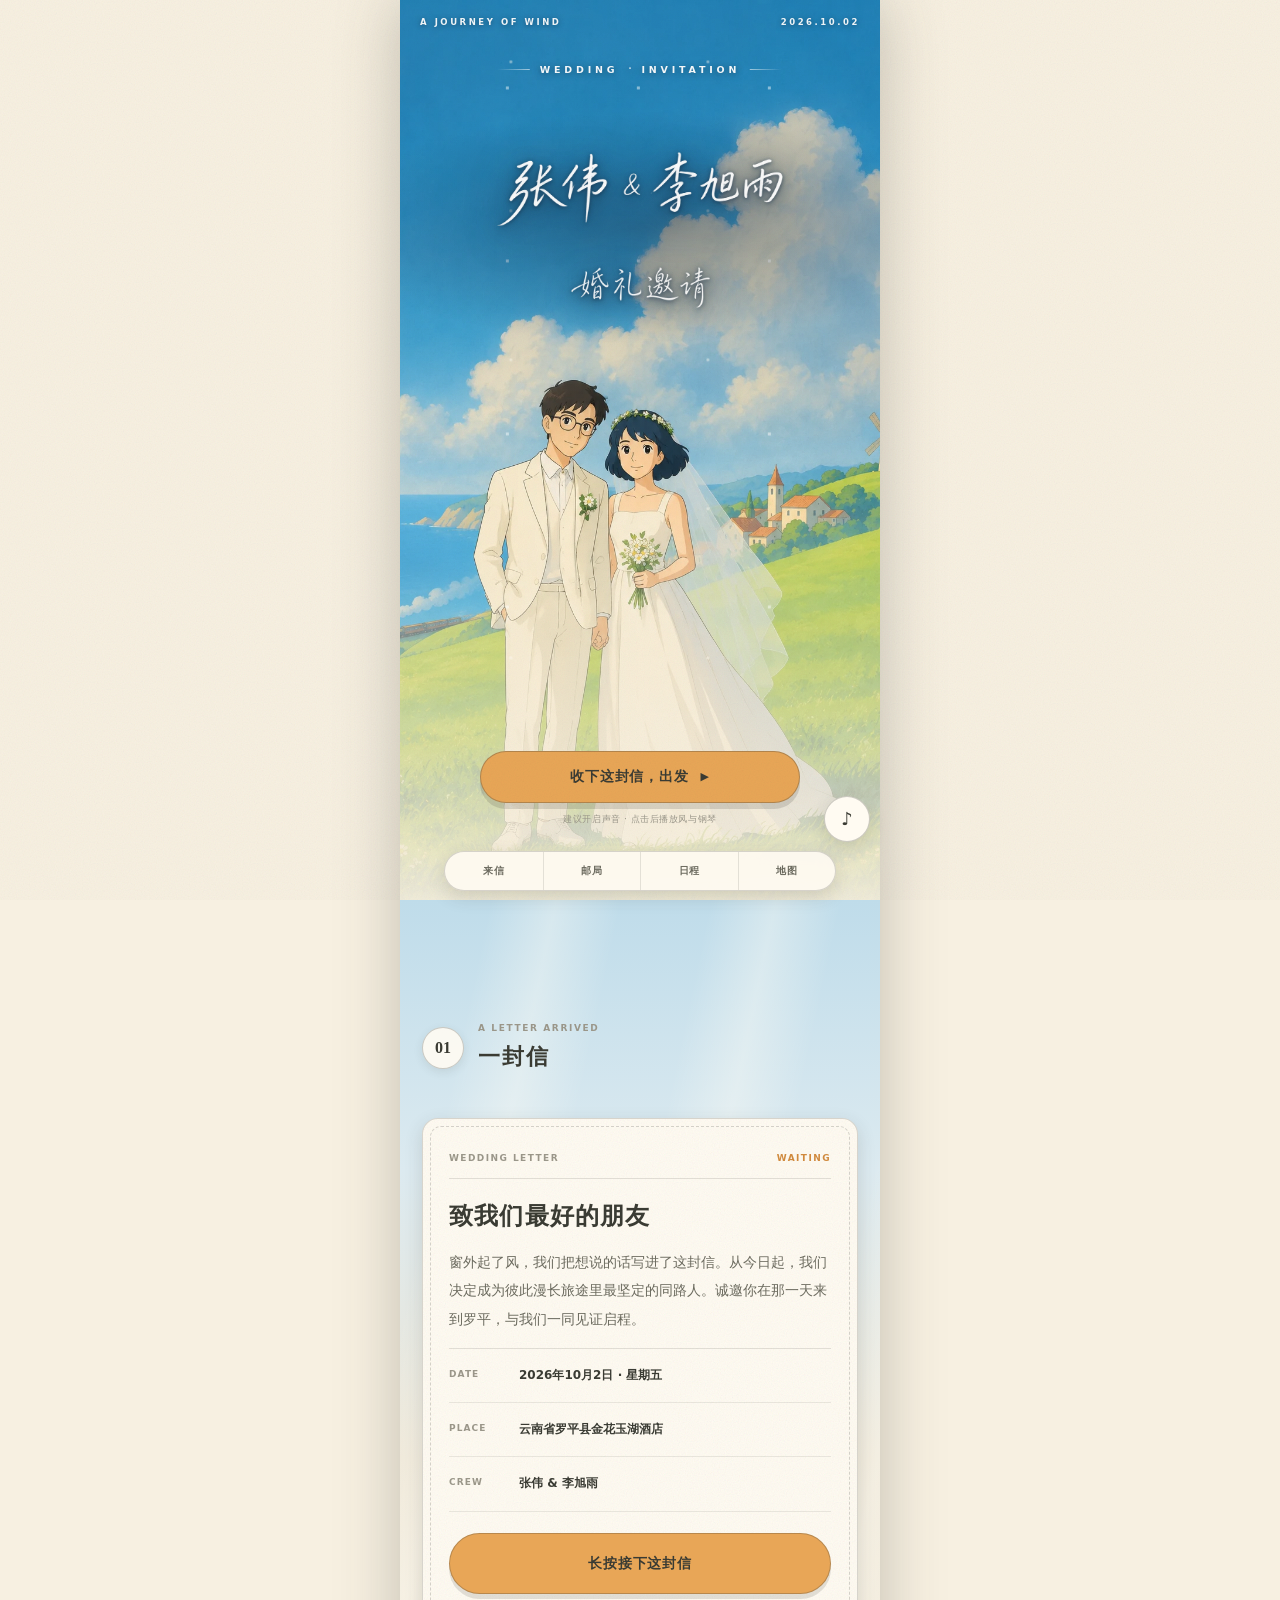
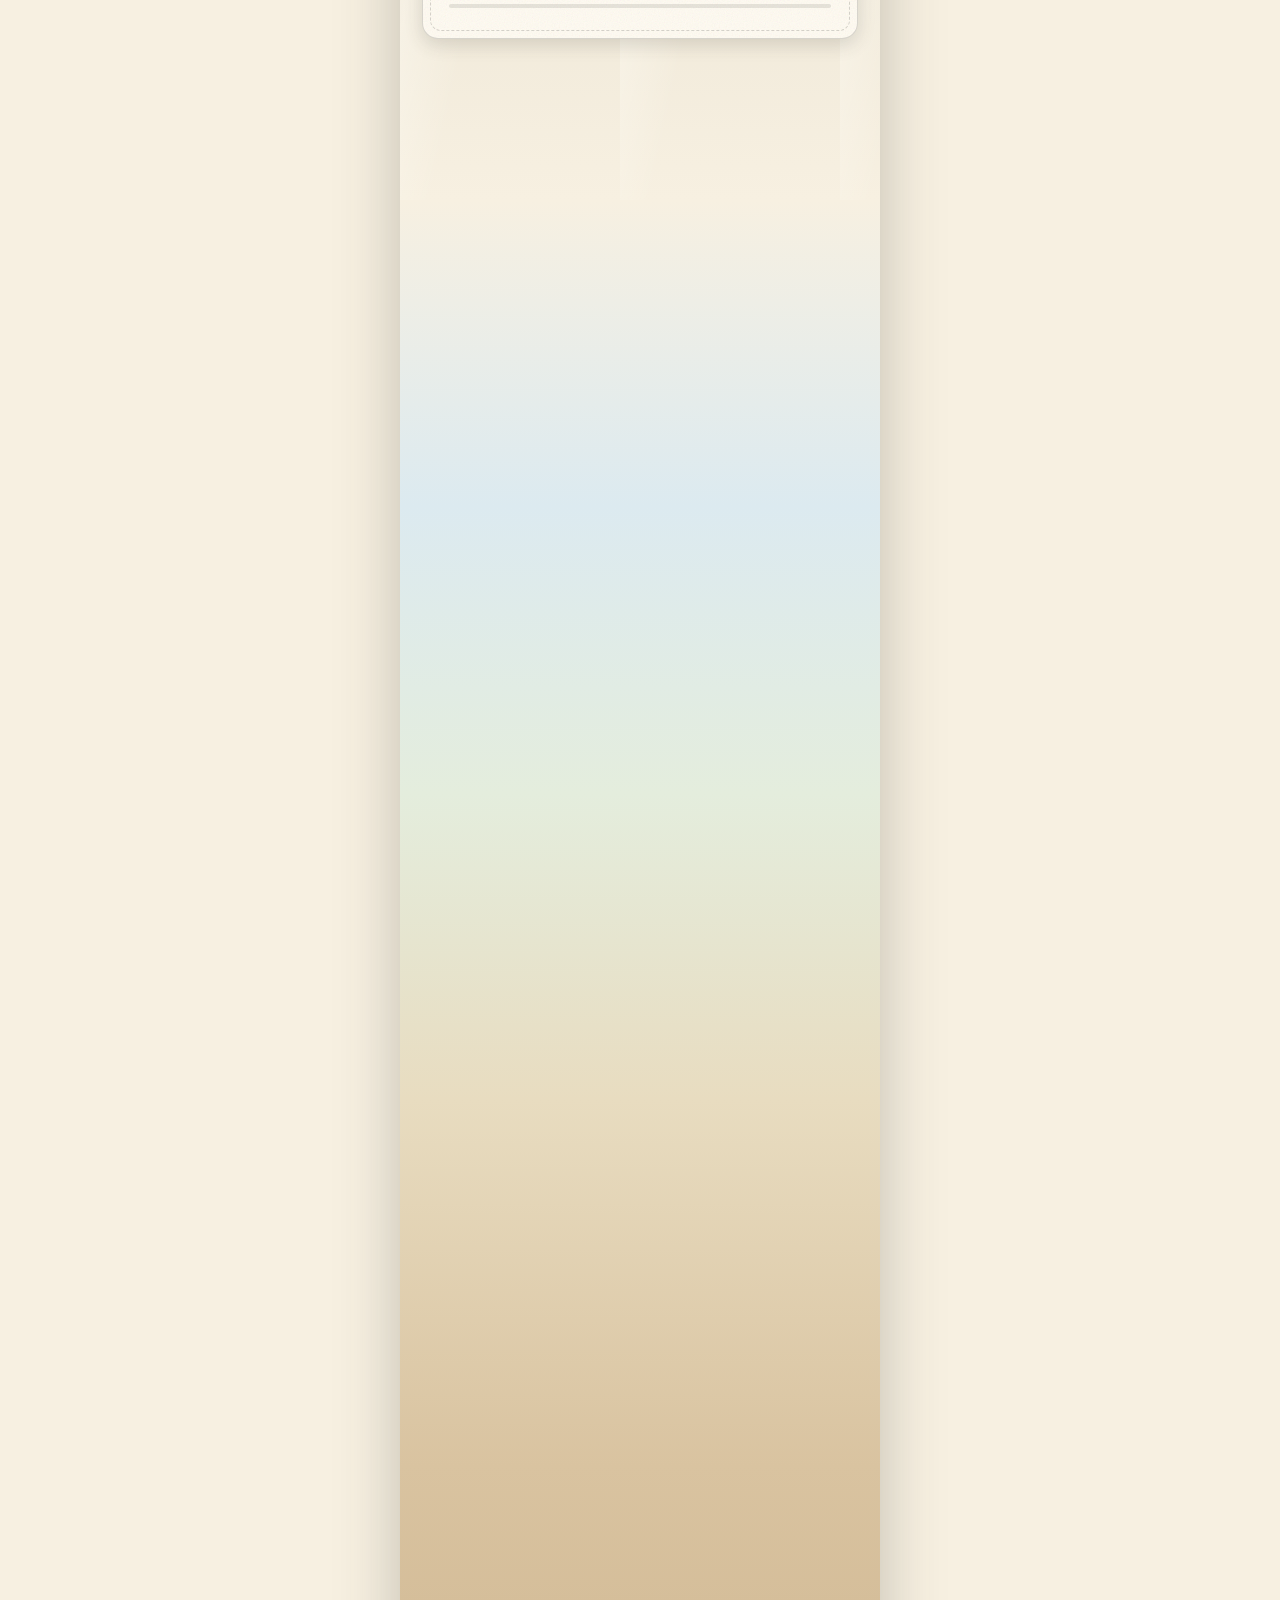
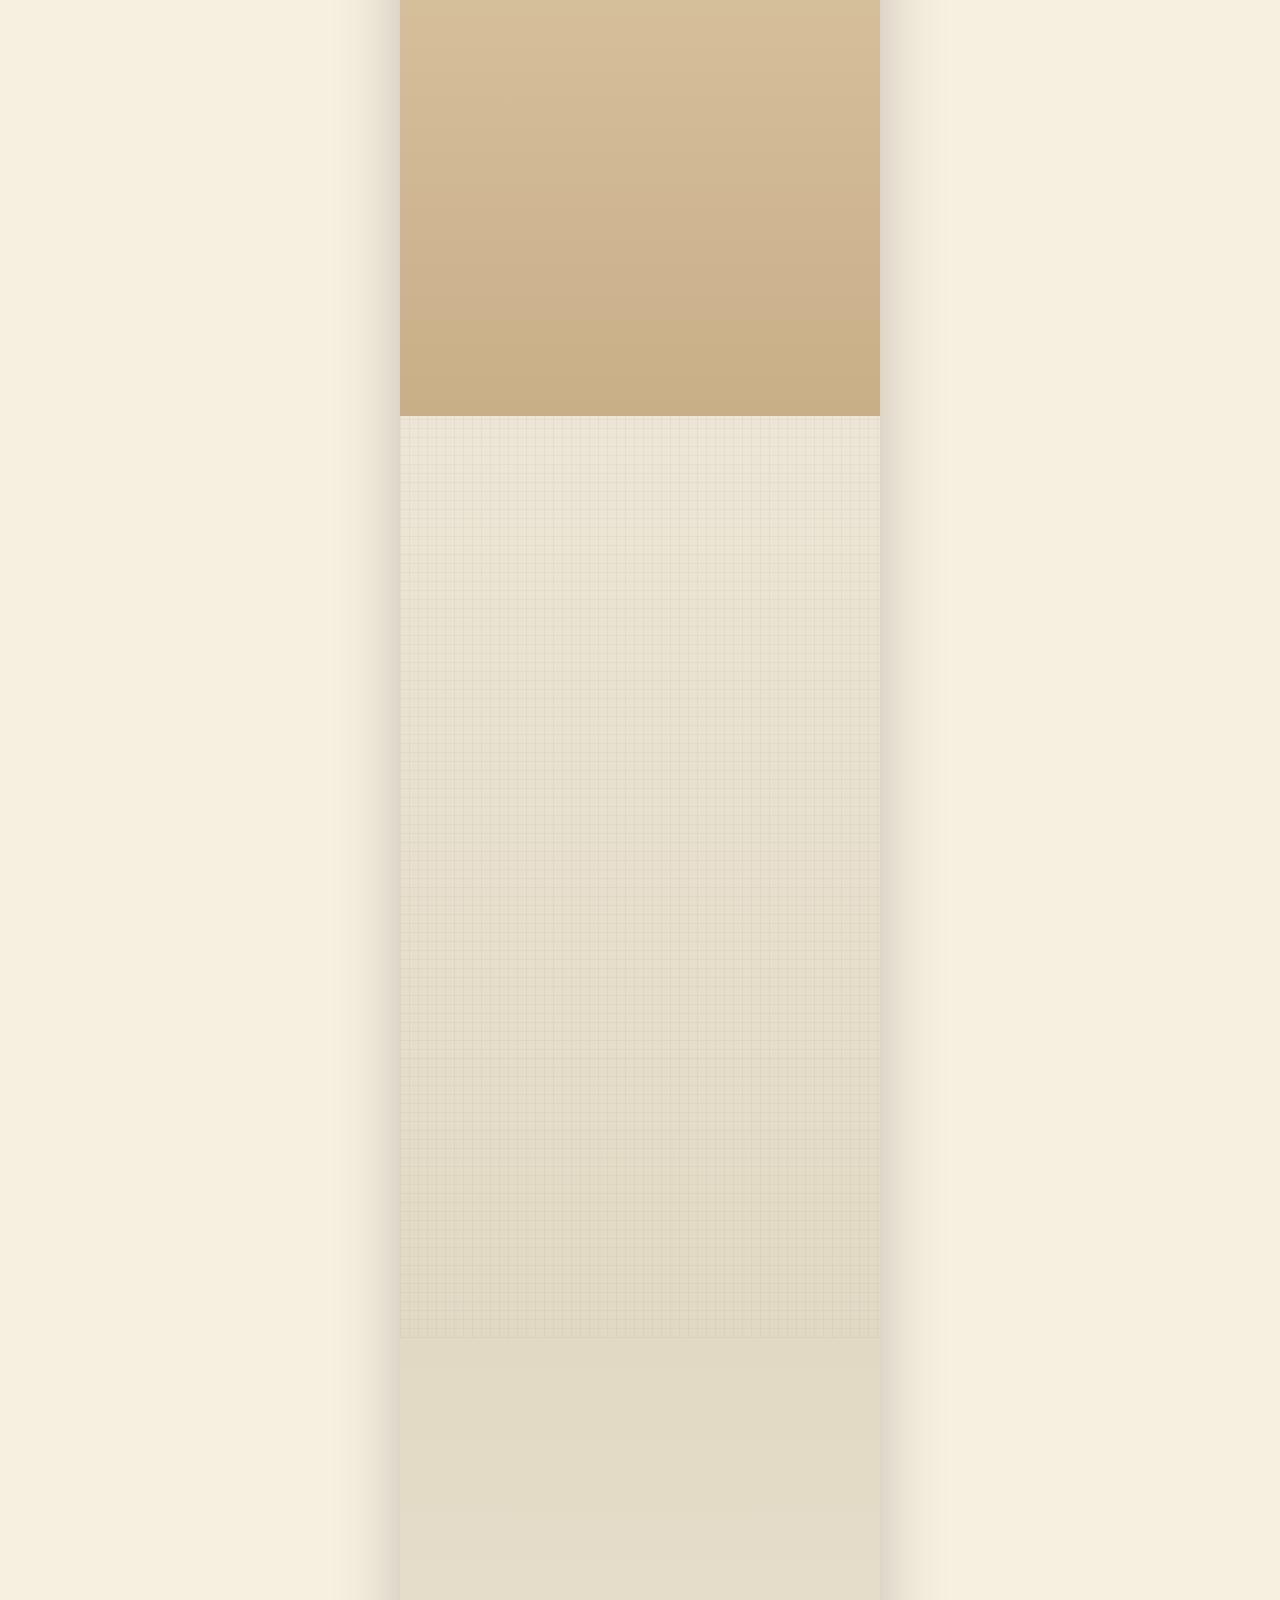
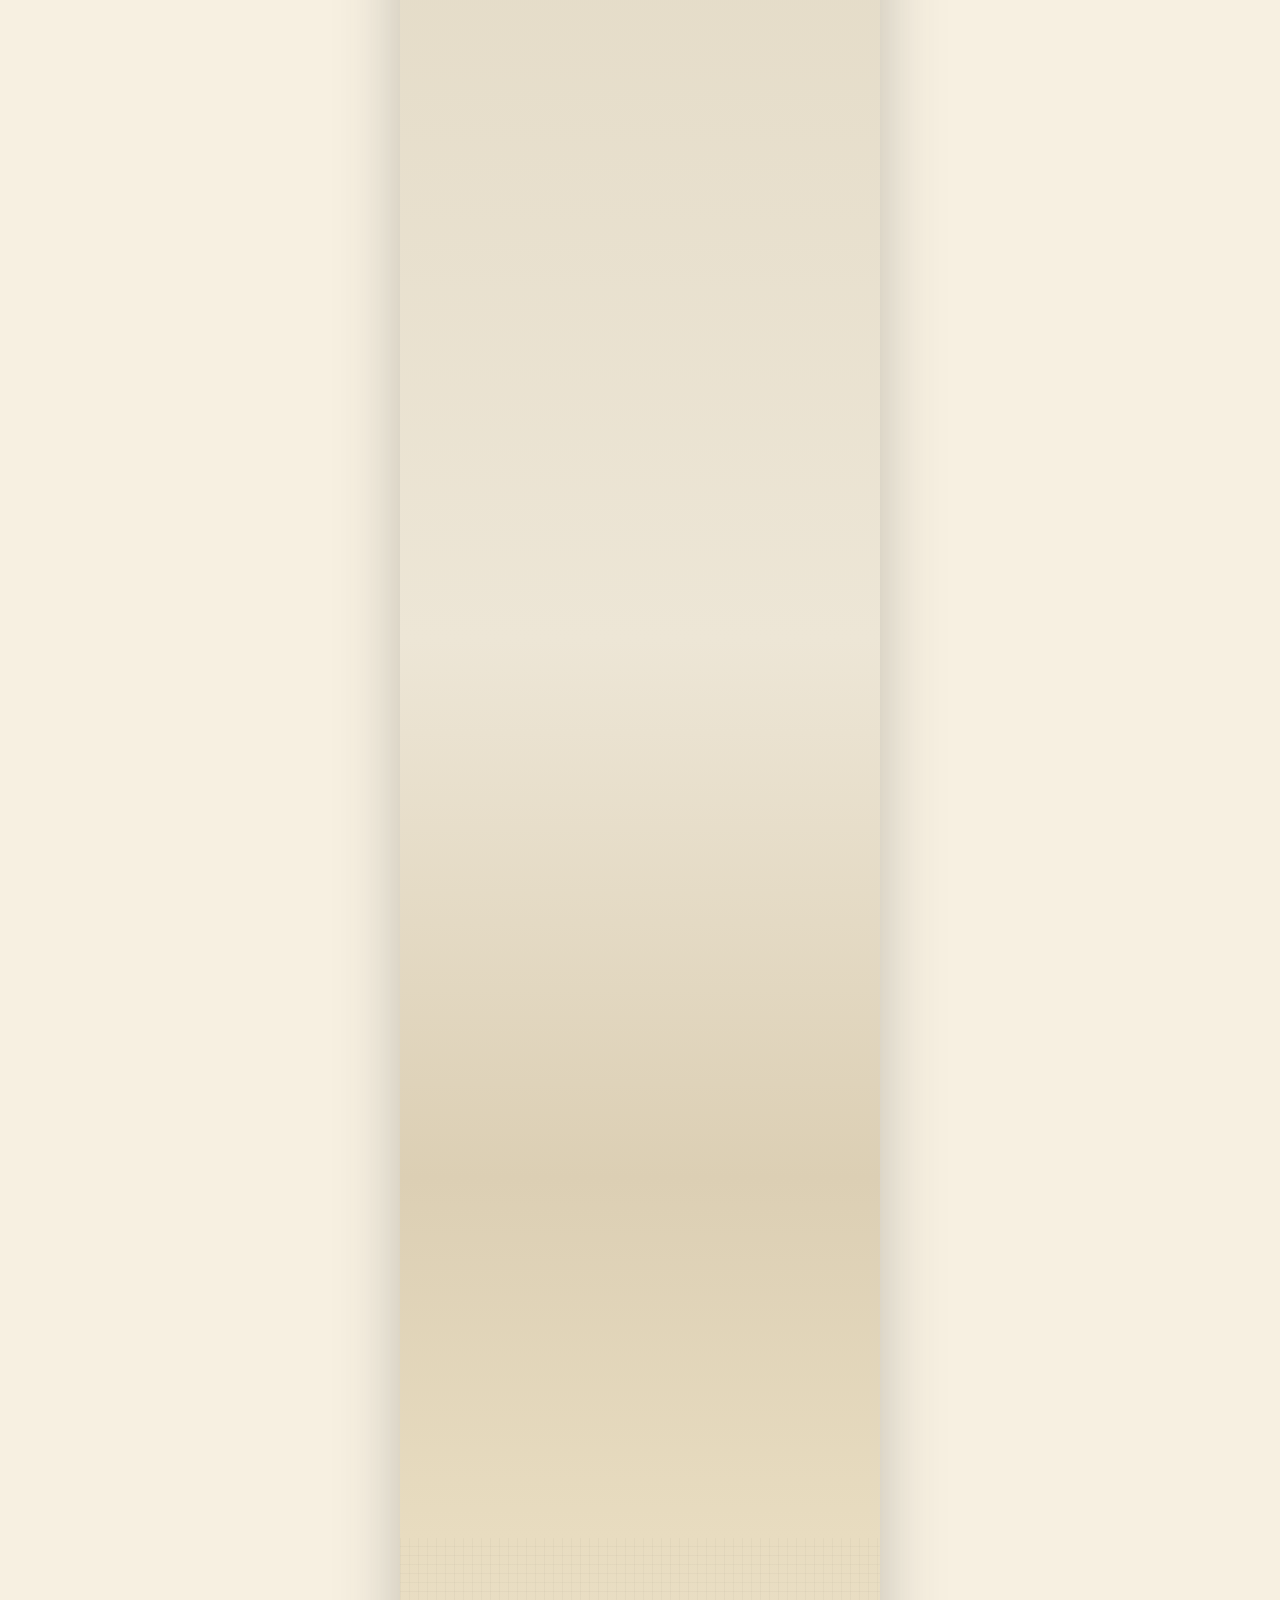
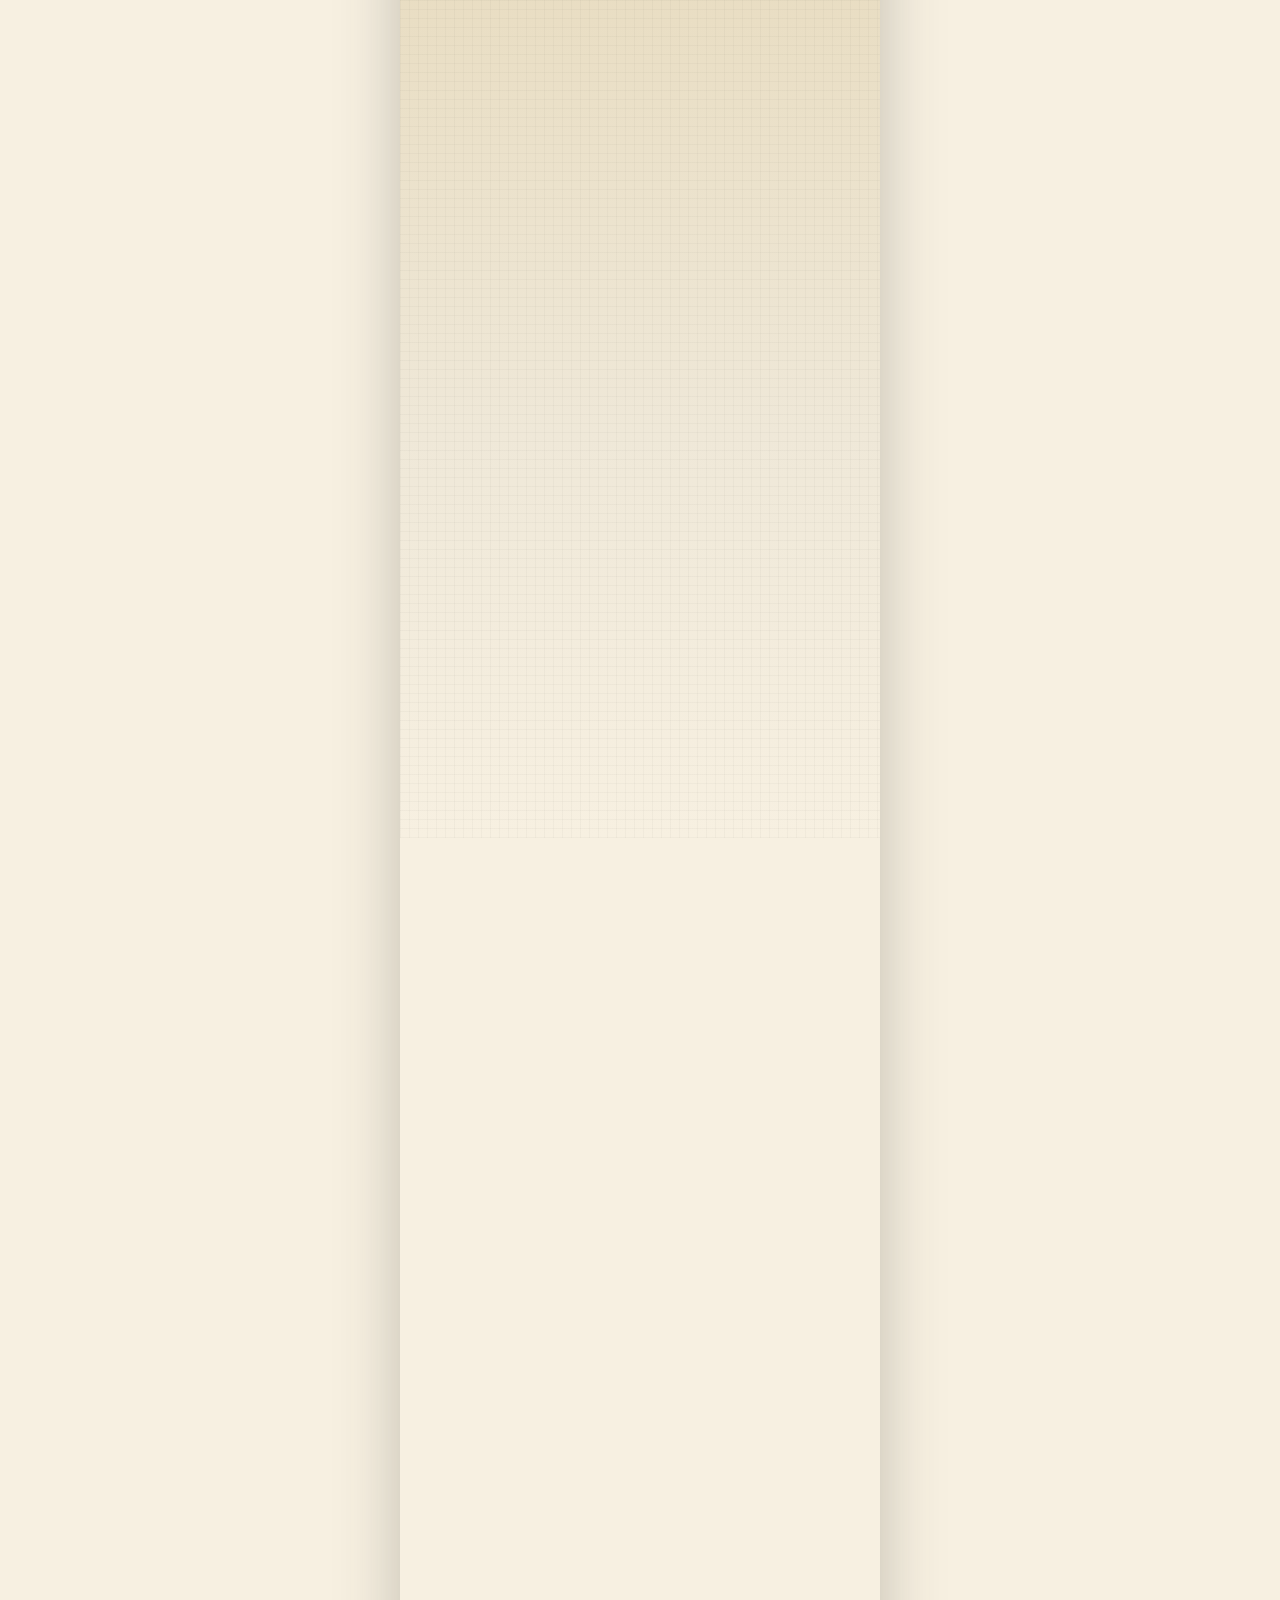
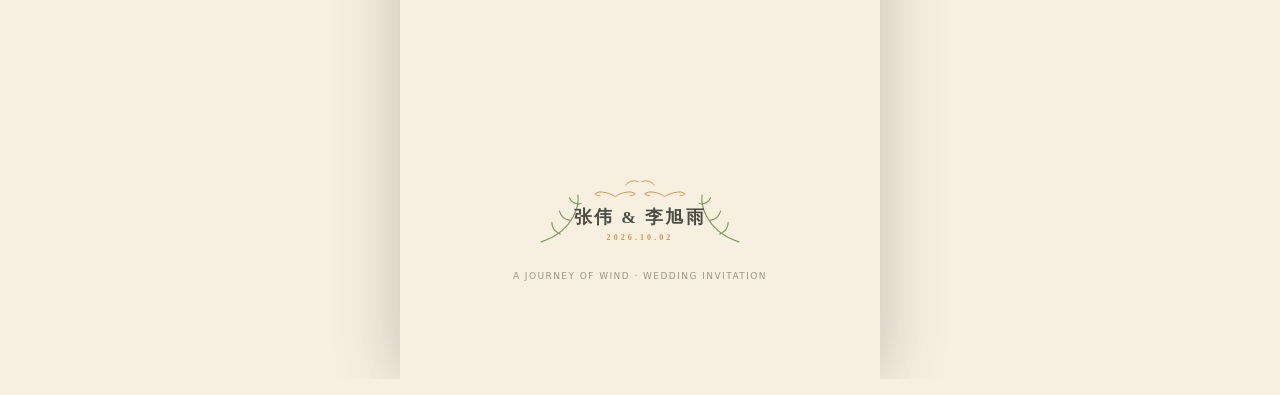
==== commit 7d54e03d: "feat: 风车邮局来信展示全部 10 张婚纱照，去掉诗经引文 - 由 3 张改为婚礼照片/ 下全部 10 张，轮播顺序打散场景类型避免棚拍连排 - 去掉诗经引文，每条只留一句贴合画面的白话 - 仍不" ====
--- a/index.html
+++ b/index.html
@@ -94,13 +94,20 @@
         <div class="crew-phone reveal">
           <div class="phone-top"><span>WINDMILL POST</span><b>LETTERS</b></div>
           <div class="crew-slides" id="crew-slides">
-            <article class="crew-slide is-active"><img src="./assets/couple-veil.webp" alt="烛台前，新郎为新娘掀起头纱" /><p><i>亲结其缡，九十其仪。</i>烛火摇着，你为我掀开这层薄纱——从此所有郑重的事，都只想与一个人一同完成。</p></article>
-            <article class="crew-slide"><img src="./assets/couple-umbrella.webp" alt="两人在绿荫下各撑一把透明雨伞相望" /><p><i>风雨如晦，鸡鸣不已。</i>那把透明的伞，遮得住雨，也容得下相视一笑——好在往后的每一场雨，都不必一个人走。</p></article>
-            <article class="crew-slide"><img src="./assets/couple-window.webp" alt="新娘立于拱形窗前，长纱垂落" /><p><i>桃之夭夭，灼灼其华。</i>光从拱窗斜进来，落在白纱上。要出发了，门外有风、有远山，也有等了很久的你。</p></article>
+            <article class="crew-slide is-active"><img src="./assets/crew/photo-01.webp" srcset="./assets/crew/photo-01@640.webp 640w, ./assets/crew/photo-01.webp 1280w" sizes="320px" alt="烛光里，戴白花冠的新娘侧坐" /><p>烛火一支支亮起来的时候，我才发觉，原来等待也可以这么温柔。</p></article>
+            <article class="crew-slide"><img loading="lazy" src="./assets/crew/photo-02.webp" srcset="./assets/crew/photo-02@640.webp 640w, ./assets/crew/photo-02.webp 1280w" sizes="320px" alt="黑色背景前，新娘的纱帽与长头纱" /><p>白纱把周围都变得很安静，只剩心跳，一下一下，数着日子。</p></article>
+            <article class="crew-slide"><img loading="lazy" src="./assets/crew/photo-03.webp" srcset="./assets/crew/photo-03@640.webp 640w, ./assets/crew/photo-03.webp 1280w" sizes="320px" alt="大理石楼梯旁，新娘捧着花，新郎倚栏而立" /><p>你站在光里等我，捧花记得那一刻的所有颜色。</p></article>
+            <article class="crew-slide"><img loading="lazy" src="./assets/crew/photo-04.webp" srcset="./assets/crew/photo-04@640.webp 640w, ./assets/crew/photo-04.webp 1280w" sizes="320px" alt="古门前烛台旁，新郎为新娘掀起头纱" /><p>你替我掀开这层薄纱，从此所有郑重的事，都只想与一个人一同完成。</p></article>
+            <article class="crew-slide"><img loading="lazy" src="./assets/crew/photo-05.webp" srcset="./assets/crew/photo-05@640.webp 640w, ./assets/crew/photo-05.webp 1280w" sizes="320px" alt="铺满白色玫瑰的长裙摆，花瓣从空中落下" /><p>裙摆铺开像一整片花海，每一朵都在说同一句祝福。</p></article>
+            <article class="crew-slide"><img loading="lazy" src="./assets/crew/photo-06.webp" srcset="./assets/crew/photo-06@640.webp 640w, ./assets/crew/photo-06.webp 1280w" sizes="320px" alt="两人在绿荫下各撑一把透明雨伞相望" /><p>那把透明的伞遮得住雨，也容得下相视一笑；往后的每一场雨，都不必一个人走。</p></article>
+            <article class="crew-slide"><img loading="lazy" src="./assets/crew/photo-07.webp" srcset="./assets/crew/photo-07@640.webp 640w, ./assets/crew/photo-07.webp 1280w" sizes="320px" alt="俯瞰草坪，白花与两人相对而立" /><p>草地很大，可我只看见你伸过来的那只手。</p></article>
+            <article class="crew-slide"><img loading="lazy" src="./assets/crew/photo-08.webp" srcset="./assets/crew/photo-08@640.webp 640w, ./assets/crew/photo-08.webp 1280w" sizes="320px" alt="新娘立于拱形窗前，长纱垂落在花瓣上" /><p>光从拱窗斜进来落在白纱上。要出发了，门外有风、有远山，也有等了很久的你。</p></article>
+            <article class="crew-slide"><img loading="lazy" src="./assets/crew/photo-09.webp" srcset="./assets/crew/photo-09@640.webp 640w, ./assets/crew/photo-09.webp 1280w" sizes="320px" alt="黑色背景前，宽檐纱帽的新娘与黑西装的新郎" /><p>我们隔着一点距离站着，却早就站在了同一条路上。</p></article>
+            <article class="crew-slide"><img loading="lazy" src="./assets/crew/photo-10.webp" srcset="./assets/crew/photo-10@640.webp 640w, ./assets/crew/photo-10.webp 1280w" sizes="320px" alt="红幕与圆月前，中式礼服的新人相望" /><p>红幕与圆月之间，我们穿着最郑重的礼服，慢慢走向彼此。</p></article>
           </div>
           <div class="crew-controls">
             <button type="button" data-crew="prev" aria-label="上一张">◀</button>
-            <output id="crew-name">1 / 3</output>
+            <output id="crew-name">1 / 10</output>
             <button type="button" data-crew="next" aria-label="下一张">▶</button>
           </div>
         </div>
--- a/style.css
+++ b/style.css
@@ -511,9 +511,6 @@
 .crew-slide p{
   margin:0;color:var(--ink-soft);font-size:11.5px;line-height:1.9;letter-spacing:.02em;
 }
-/* 引用的古句：排在正文之前，与白话正文区分开 */
-.crew-slide p i{display:block;margin:0 0 6px;color:var(--ink);font-style:normal;
-  font-family:var(--serif);font-size:12.5px;font-weight:900;letter-spacing:.14em}
 .crew-slide p{
   margin:0;padding:16px 18px 18px;color:var(--ink-soft);
   background:var(--linen);
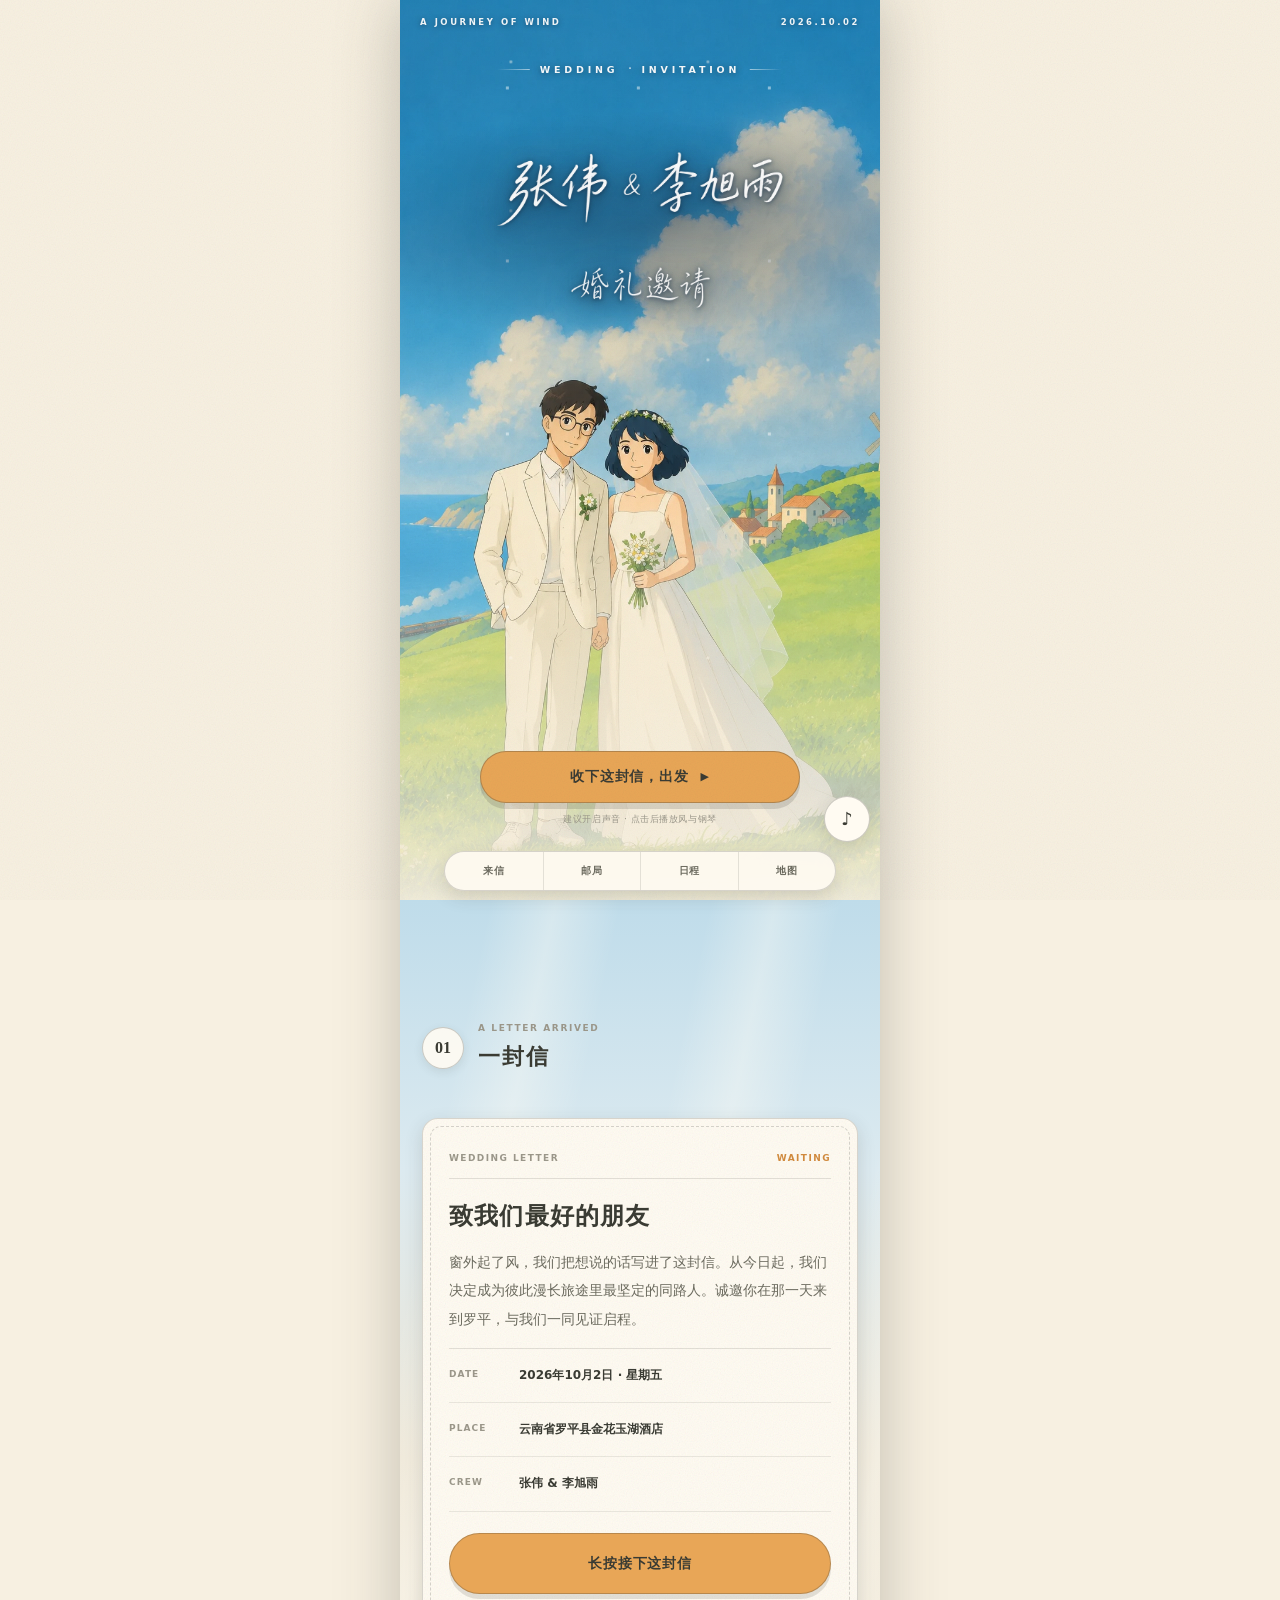
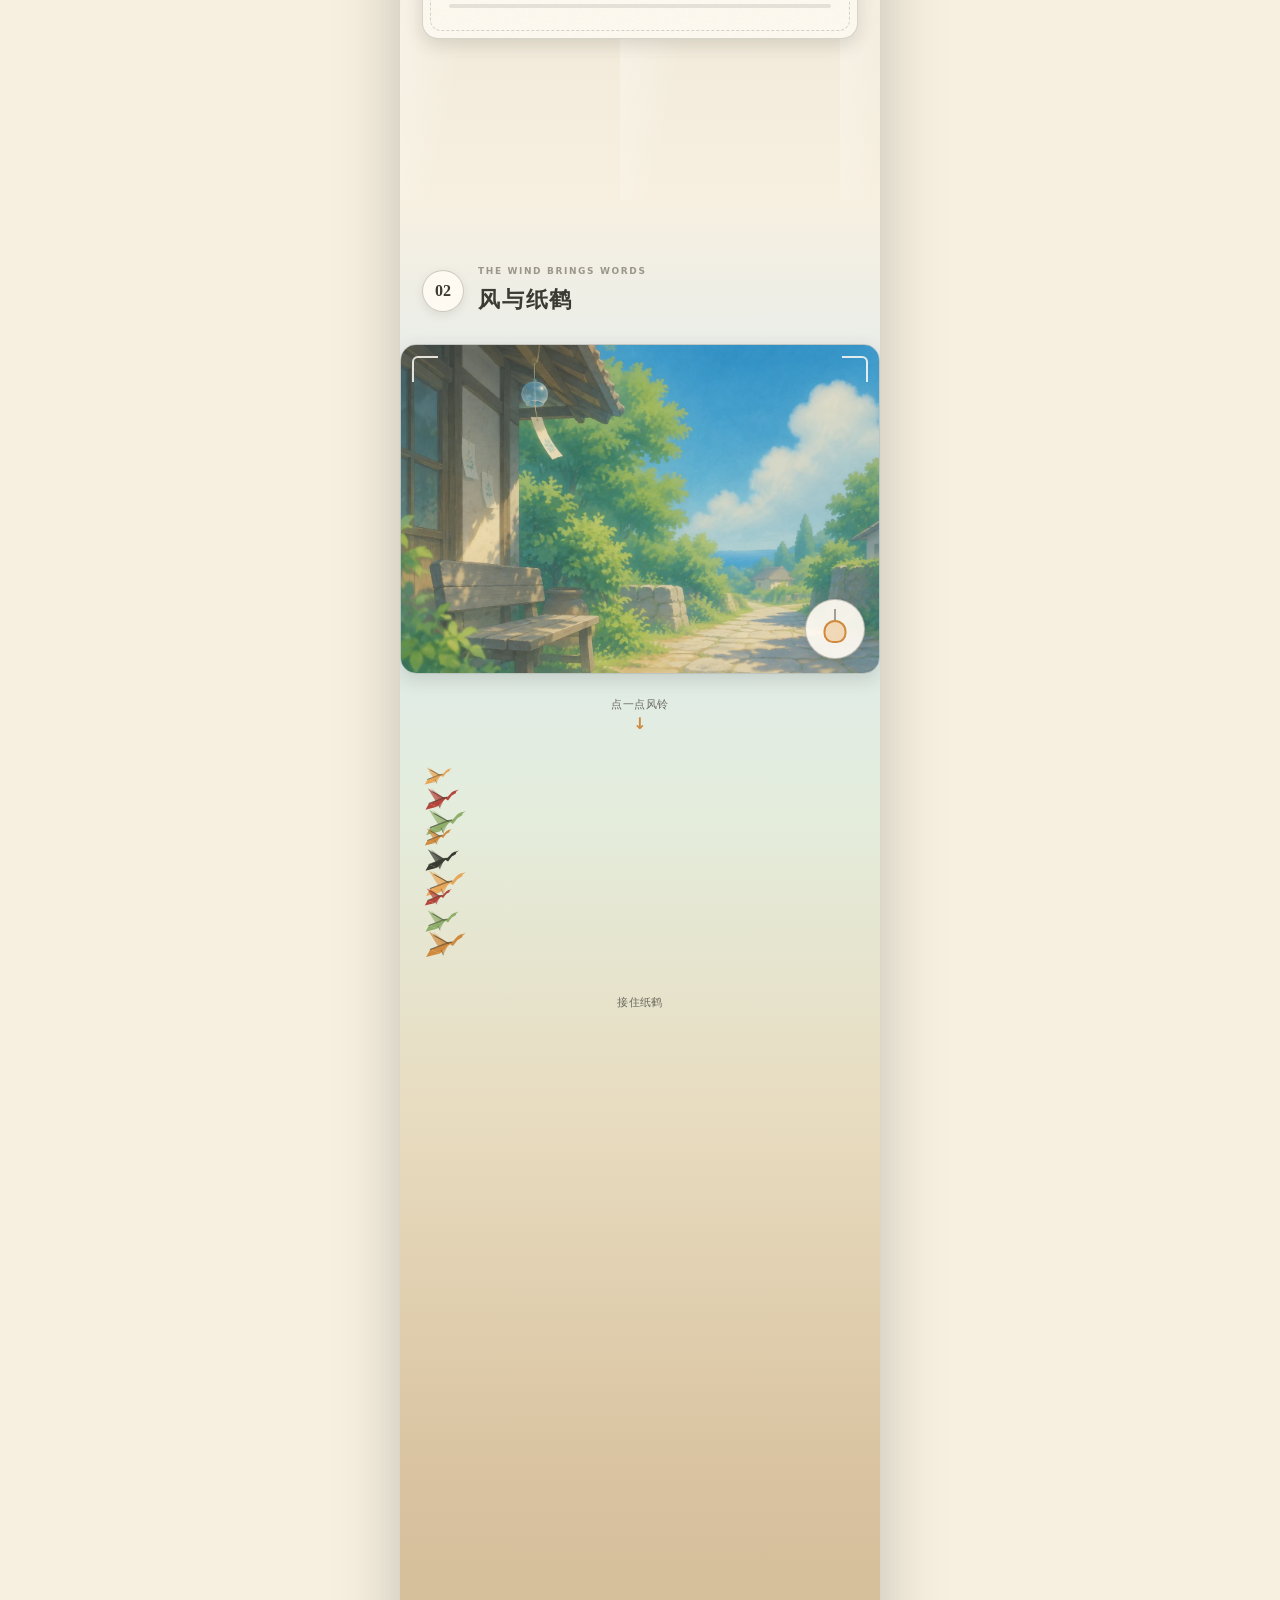
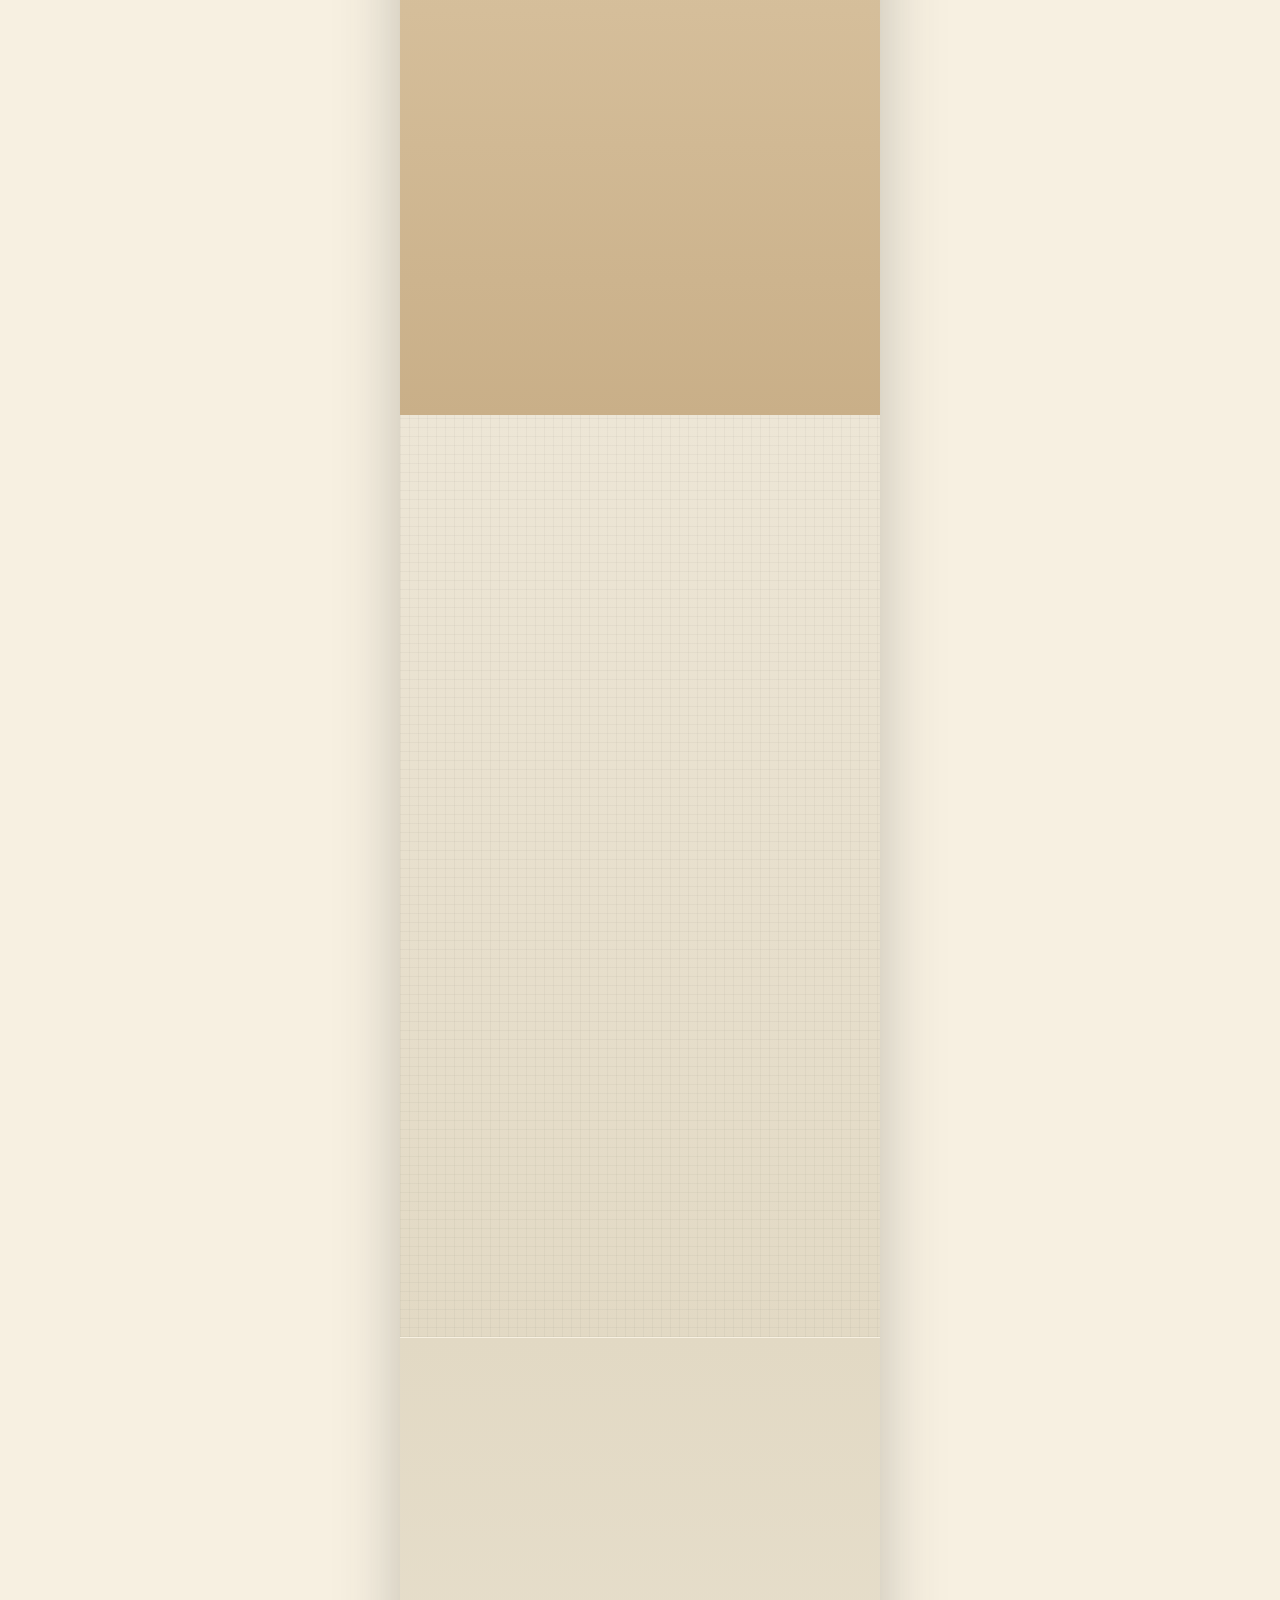
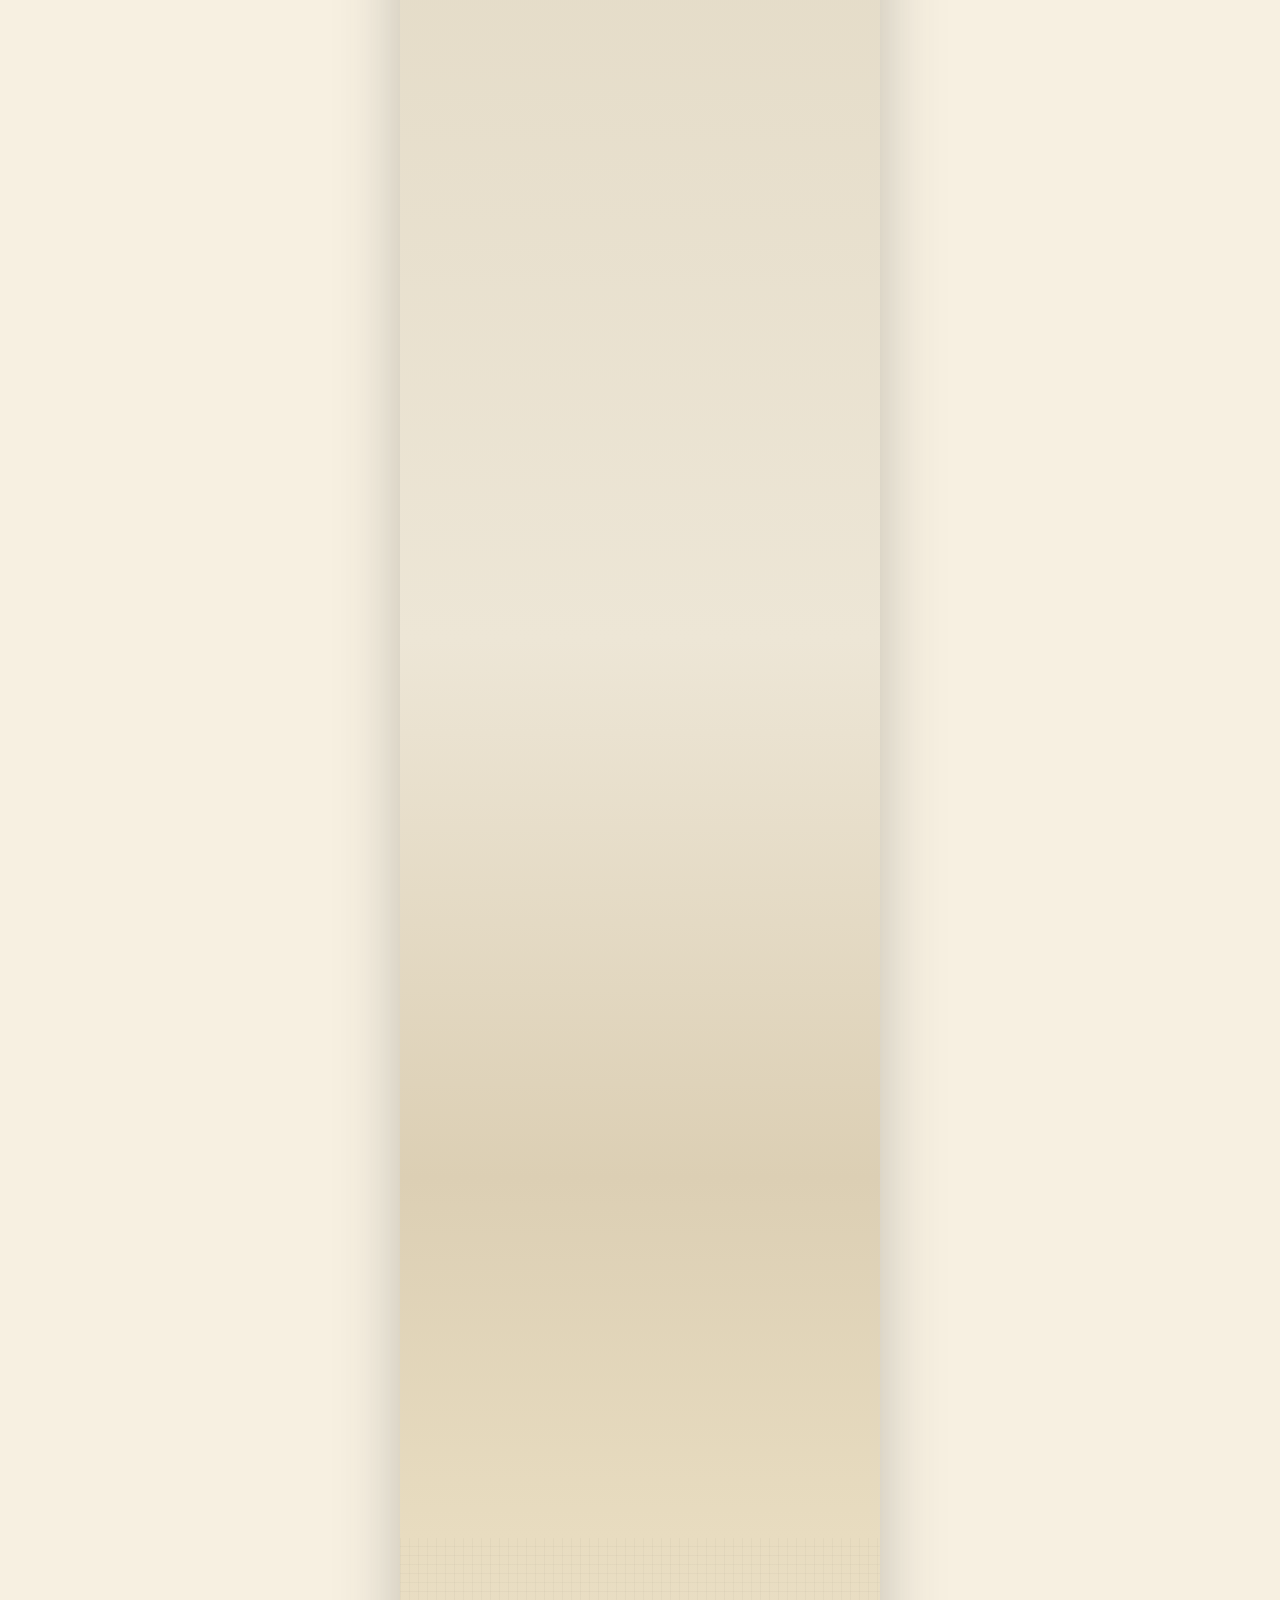
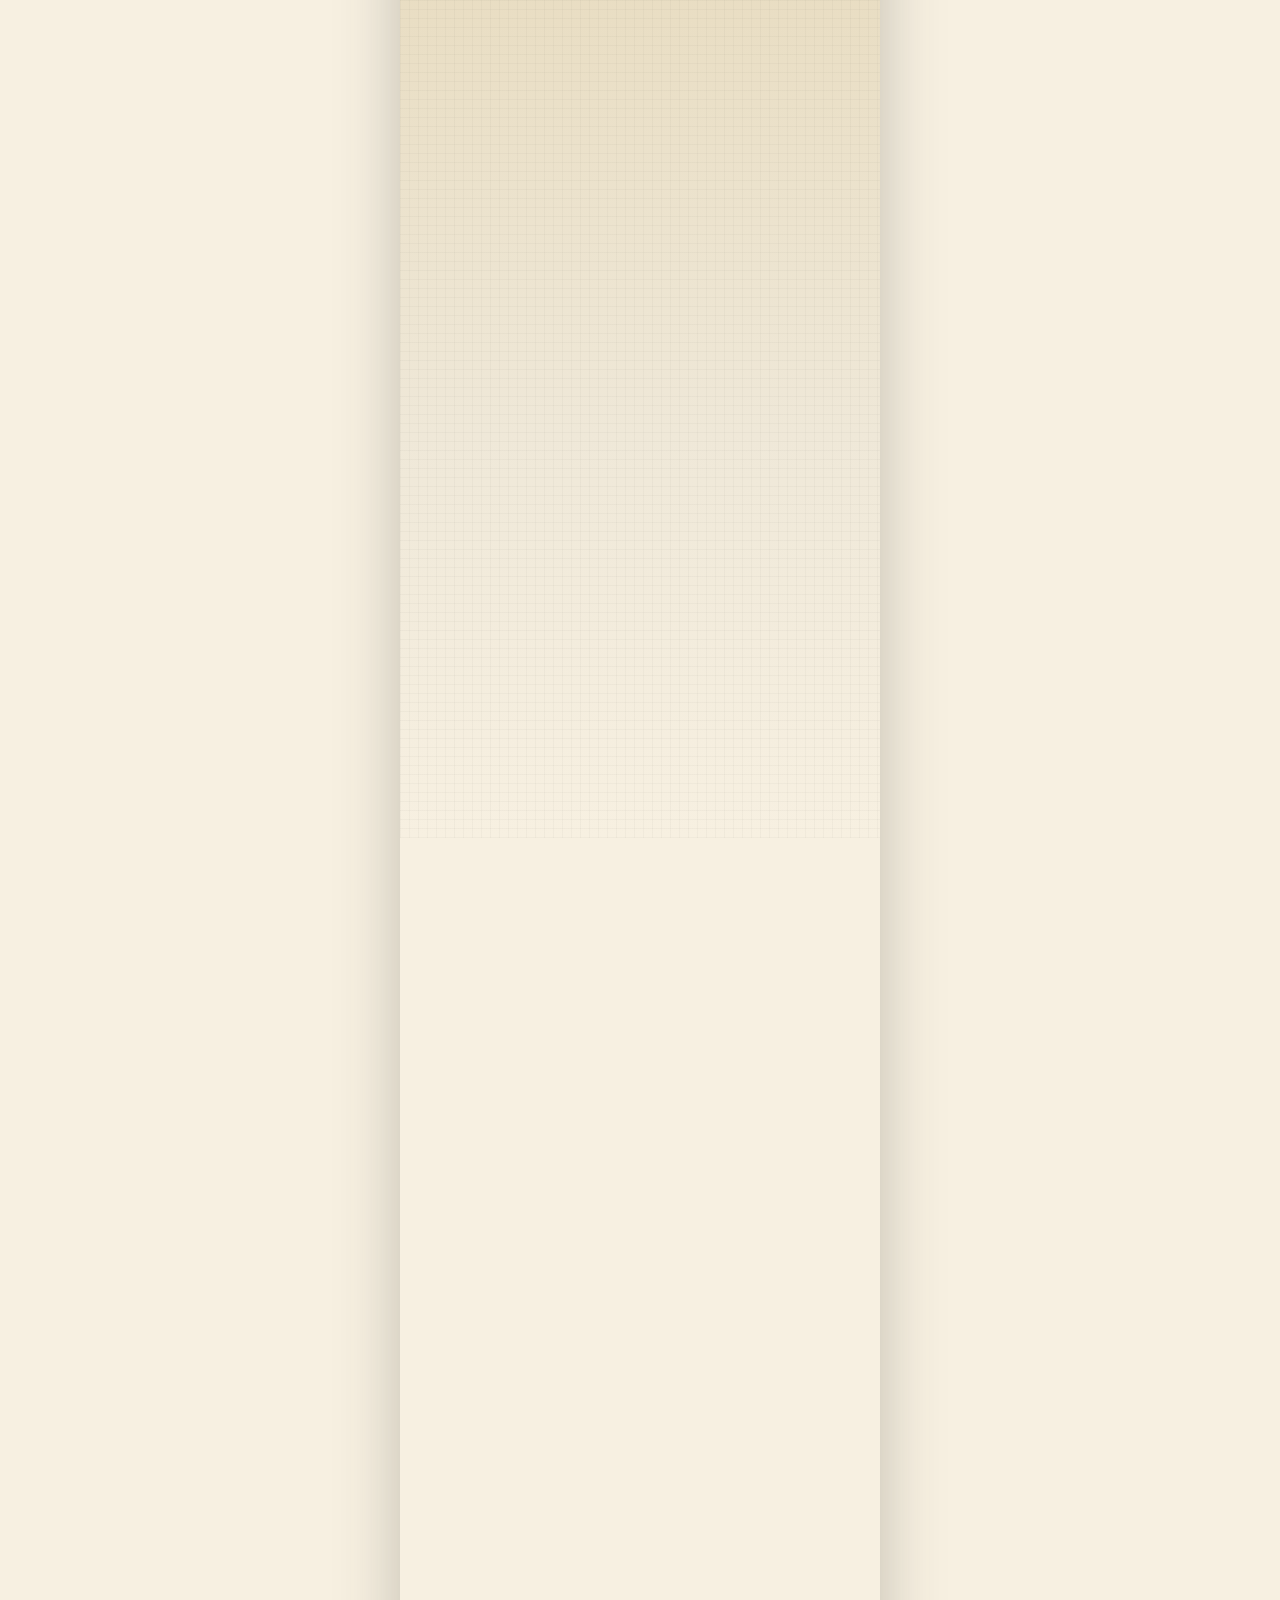
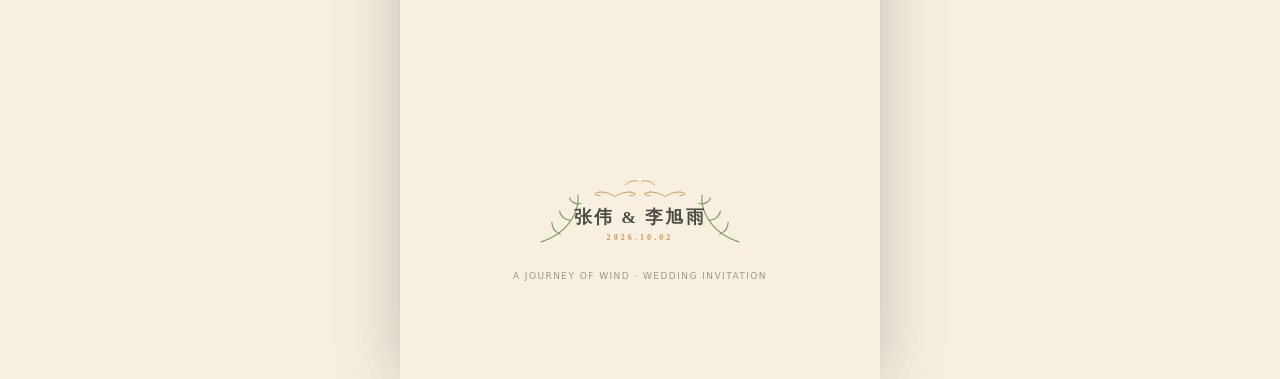
==== commit 74f82dee: "fix: 风车邮局来信删末张、图片高度按可用空间算、图注去掉方块底 - 删掉最后一张（红幕圆月），轮播 10 → 9 张，计数器改 1/9，删除 photo-10 素材 - 图片高度由 52svh 改" ====
--- a/index.html
+++ b/index.html
@@ -103,11 +103,10 @@
             <article class="crew-slide"><img loading="lazy" src="./assets/crew/photo-07.webp" srcset="./assets/crew/photo-07@640.webp 640w, ./assets/crew/photo-07.webp 1280w" sizes="320px" alt="俯瞰草坪，白花与两人相对而立" /><p>草地很大，可我只看见你伸过来的那只手。</p></article>
             <article class="crew-slide"><img loading="lazy" src="./assets/crew/photo-08.webp" srcset="./assets/crew/photo-08@640.webp 640w, ./assets/crew/photo-08.webp 1280w" sizes="320px" alt="新娘立于拱形窗前，长纱垂落在花瓣上" /><p>光从拱窗斜进来落在白纱上。要出发了，门外有风、有远山，也有等了很久的你。</p></article>
             <article class="crew-slide"><img loading="lazy" src="./assets/crew/photo-09.webp" srcset="./assets/crew/photo-09@640.webp 640w, ./assets/crew/photo-09.webp 1280w" sizes="320px" alt="黑色背景前，宽檐纱帽的新娘与黑西装的新郎" /><p>我们隔着一点距离站着，却早就站在了同一条路上。</p></article>
-            <article class="crew-slide"><img loading="lazy" src="./assets/crew/photo-10.webp" srcset="./assets/crew/photo-10@640.webp 640w, ./assets/crew/photo-10.webp 1280w" sizes="320px" alt="红幕与圆月前，中式礼服的新人相望" /><p>红幕与圆月之间，我们穿着最郑重的礼服，慢慢走向彼此。</p></article>
           </div>
           <div class="crew-controls">
             <button type="button" data-crew="prev" aria-label="上一张">◀</button>
-            <output id="crew-name">1 / 10</output>
+            <output id="crew-name">1 / 9</output>
             <button type="button" data-crew="next" aria-label="下一张">▶</button>
           </div>
         </div>
--- a/style.css
+++ b/style.css
@@ -477,7 +477,7 @@
 
 /* ------------------------------------------------------------ 风车邮局来信 */
 .crew-section{
-  padding-bottom:68px;
+  padding-bottom:60px;
   background:linear-gradient(180deg,#E8DCC0 0,#D9C3A0 40%,#C9AF88 100%);
 }
 .crew-section .section-title>span{background:rgba(255,251,242,.86)}
@@ -486,6 +486,10 @@
   border:1px solid rgba(58,59,51,.24);border-radius:18px;
   background:var(--paper);box-shadow:var(--shadow);
 }
+/* 本章除图片外的固定开销必须压小，否则矮屏上图片要缩到 170px 才放得下一屏。
+   三处一起收：内容区下内边距 60→36、标题下间距 44→24、图注上间距 10→6。 */
+.crew-section .section-title{margin-bottom:24px}
+.crew-section{padding-bottom:36px}
 .phone-top{
   display:flex;justify-content:space-between;align-items:center;
   padding:4px 6px 13px;margin-bottom:6px;
@@ -495,26 +499,27 @@
 .phone-top b{color:var(--sunset-deep);font-weight:900;letter-spacing:.16em}
 
 .crew-slides{position:relative}
-.crew-slide{
-  display:none;margin:0;
-}
+.crew-slide{display:none;margin:0}
 .crew-slide.is-active{display:block;animation:fade-in .5s ease both}
-/* 婚纱照已换成原图（不再转风格），多为 2:3 竖版。
-   原来 4:3 横版会把竖版裁掉大半，所以画幅改为竖版，
-   高度用 clamp 控制，既保留半身构图又不会把这一章撑过一屏。
-   圆角与裁切放在图片上（原来挂在 .crew-slide 上，会把下面的图注一起裁掉）。 */
+/* 婚纱照已换成原图（不再转风格），多为 2:3 竖版，所以画幅用竖版。
+   "每章一屏"的规则对本章也生效，图片高度必须算准：
+   图片能用的高度 = 100svh − 420px（420 = 内容区上下内边距 + 标题 + 相框边框/内边距
+   + 顶部条 + 图注 + 翻页控件）。
+   下限 150px 兜住极矮屏，上限 400px 免得大屏过高。
+   注意：这里只能有一条 .crew-slide img 规则 —— 之前留了新旧两条，
+   后定义的那条会盖住先定义的，改半天不生效。 */
 .crew-slide img{
-  display:block;width:100%;height:clamp(300px,52svh,420px);
+  display:block;width:100%;height:clamp(150px,calc(100svh - 420px),400px);
   object-fit:cover;object-position:center 32%;
-  border-radius:12px;overflow:hidden;
-}
+  border-radius:12px;
+}
+/* 图注：圆角与图片保持一致，颜色用卡片自身的纸色。
+   这里以前挂着一个方块状的 --linen 底色，压在圆角图片下面就是一块直角色块，
+   和图片的圆角明显割裂；改成同圆角 + 下方留白。 */
 .crew-slide p{
-  margin:0;color:var(--ink-soft);font-size:11.5px;line-height:1.9;letter-spacing:.02em;
-}
-.crew-slide p{
-  margin:0;padding:16px 18px 18px;color:var(--ink-soft);
-  background:var(--linen);
-  font-family:var(--serif);font-size:13px;font-weight:700;line-height:1.95;letter-spacing:.04em;
+  margin:6px 0 0;padding:0 4px;
+  color:var(--ink-soft);
+  font-family:var(--serif);font-size:12.5px;font-weight:700;line-height:1.95;letter-spacing:.04em;
 }
 
 .crew-controls{display:flex;align-items:center;justify-content:space-between;gap:12px;margin-top:13px}
@@ -1087,10 +1092,13 @@
   margin-top:22px;
 }
 
-/* 风车邮局：放大相框与文字内边距 */
-.crew-section .crew-phone{padding:18px}
-.crew-section .crew-slide p{padding:40px 4px 28px}
-.crew-section .crew-controls{padding:30px 4px 2px}
+/* 风车邮局：相框内边距沿用基准值，不再额外放大。
+   这里原先有一组 `padding:40px 4px 28px` / `padding:30px 4px 2px`，
+   是图注还很短、翻页控件还小的时候加的；换成长文案 + 大图之后，
+   这一组白白多占约 118px 竖向空间，导致矮屏上图片只能缩到 170px 才放得下一屏。 */
+.crew-section .crew-phone{padding:14px}
+.crew-section .crew-slide p{padding:0 2px}
+.crew-section .crew-controls{padding:0}
 
 /* 旅人手账：场景图加高，行程单与倒计时拉开 */
 .schedule-section .restaurant-screen img{aspect-ratio:3/2}
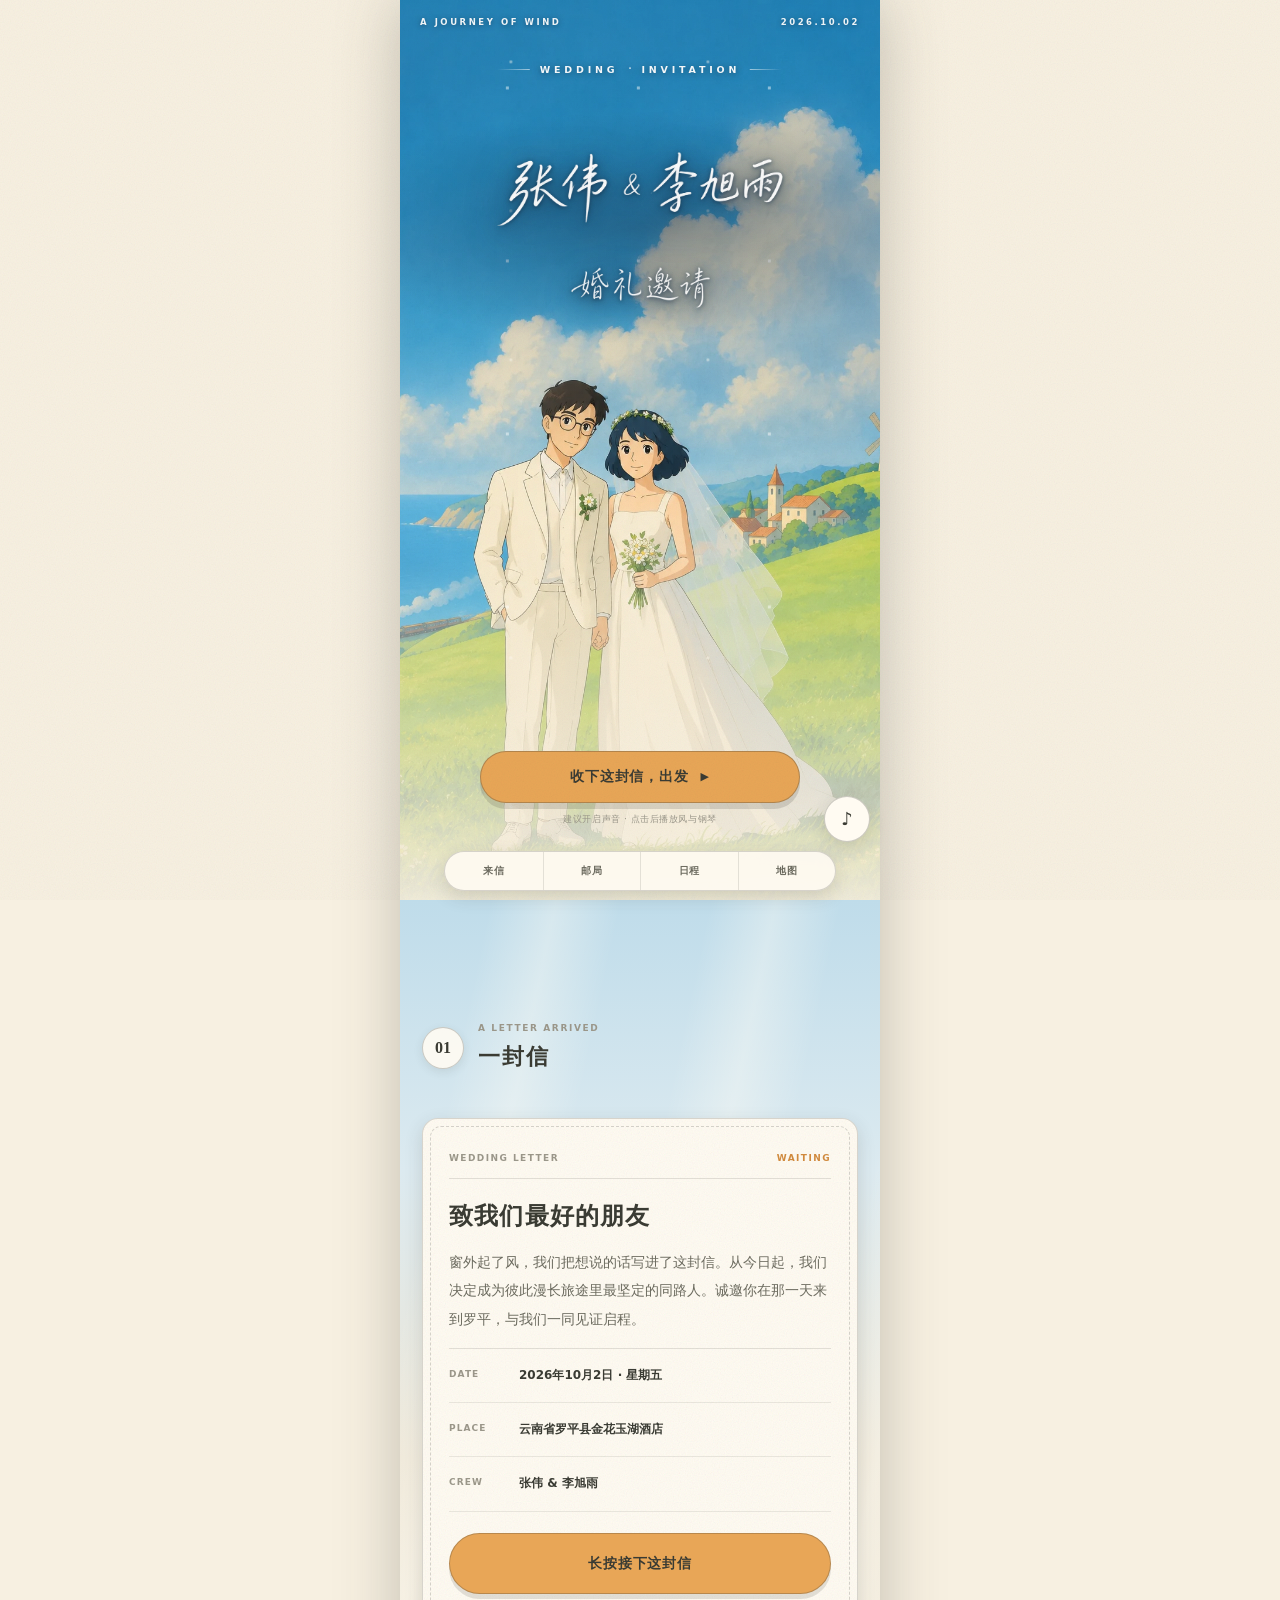
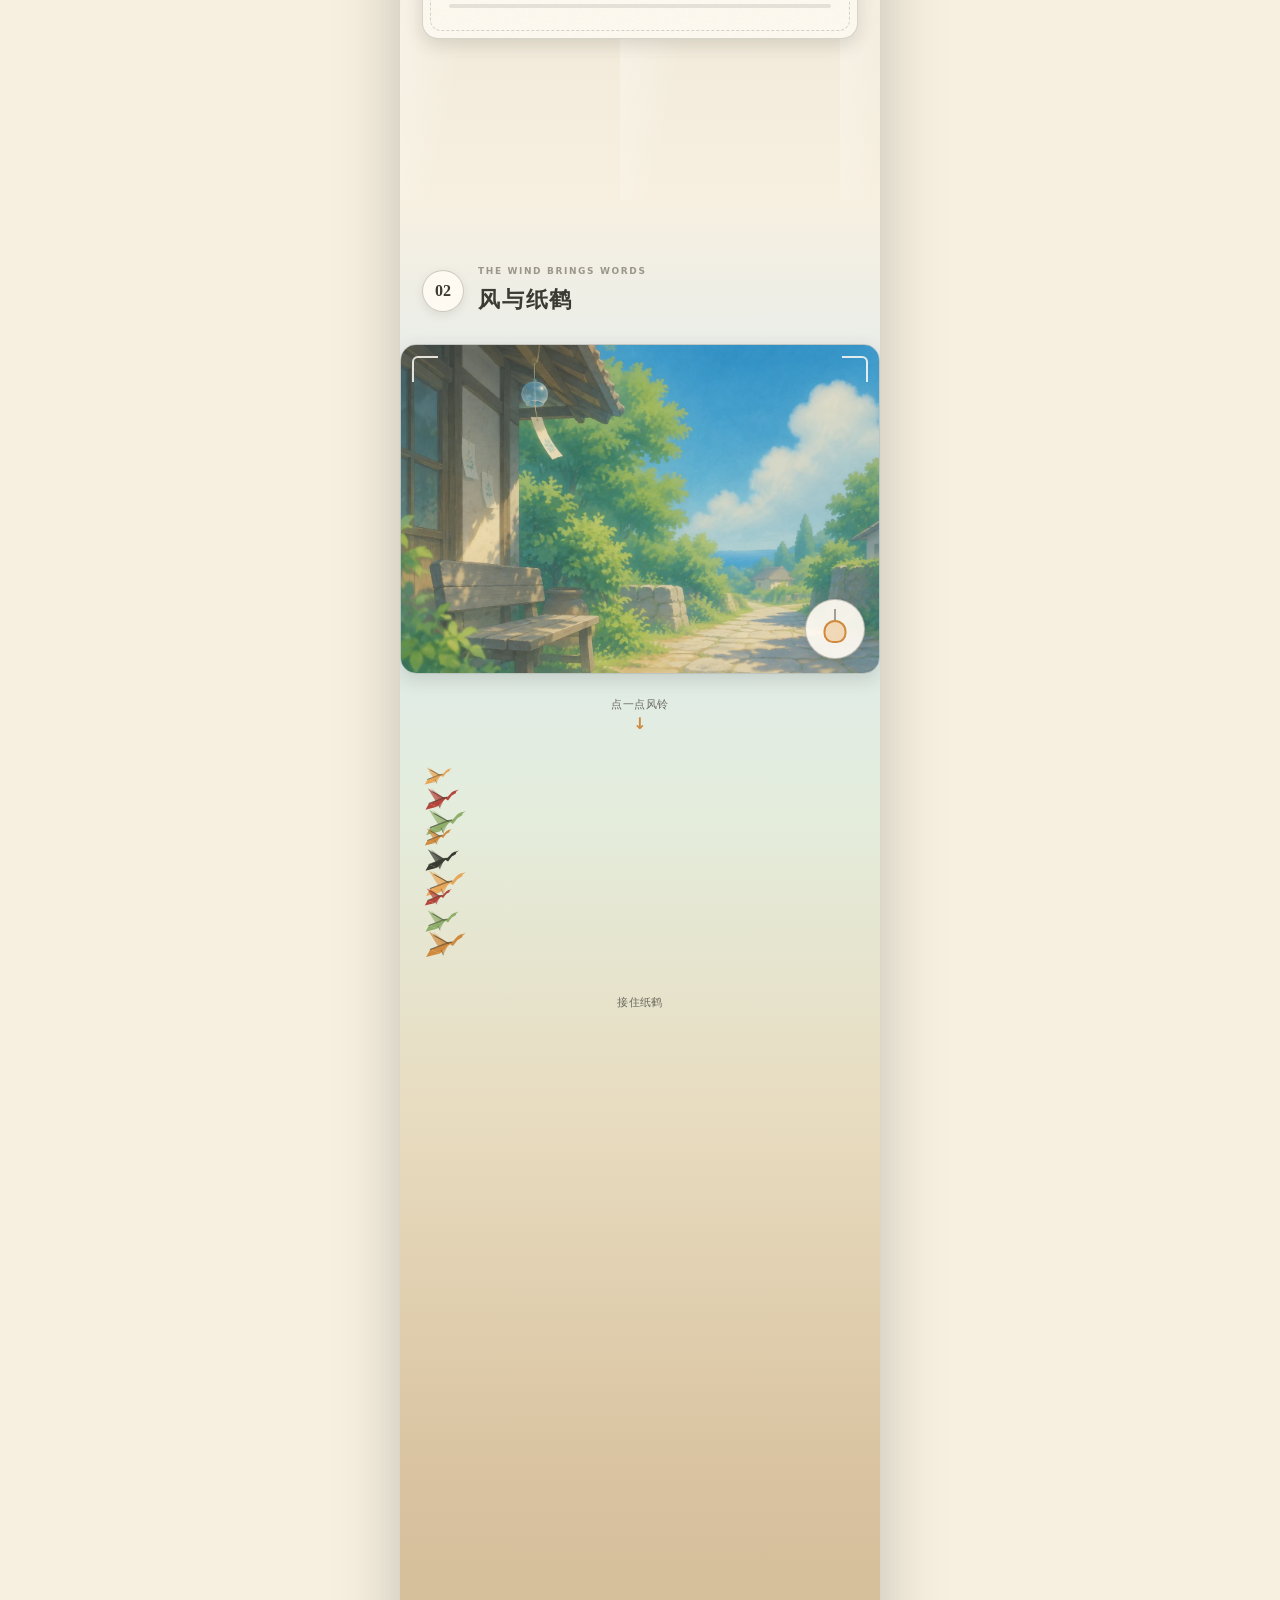
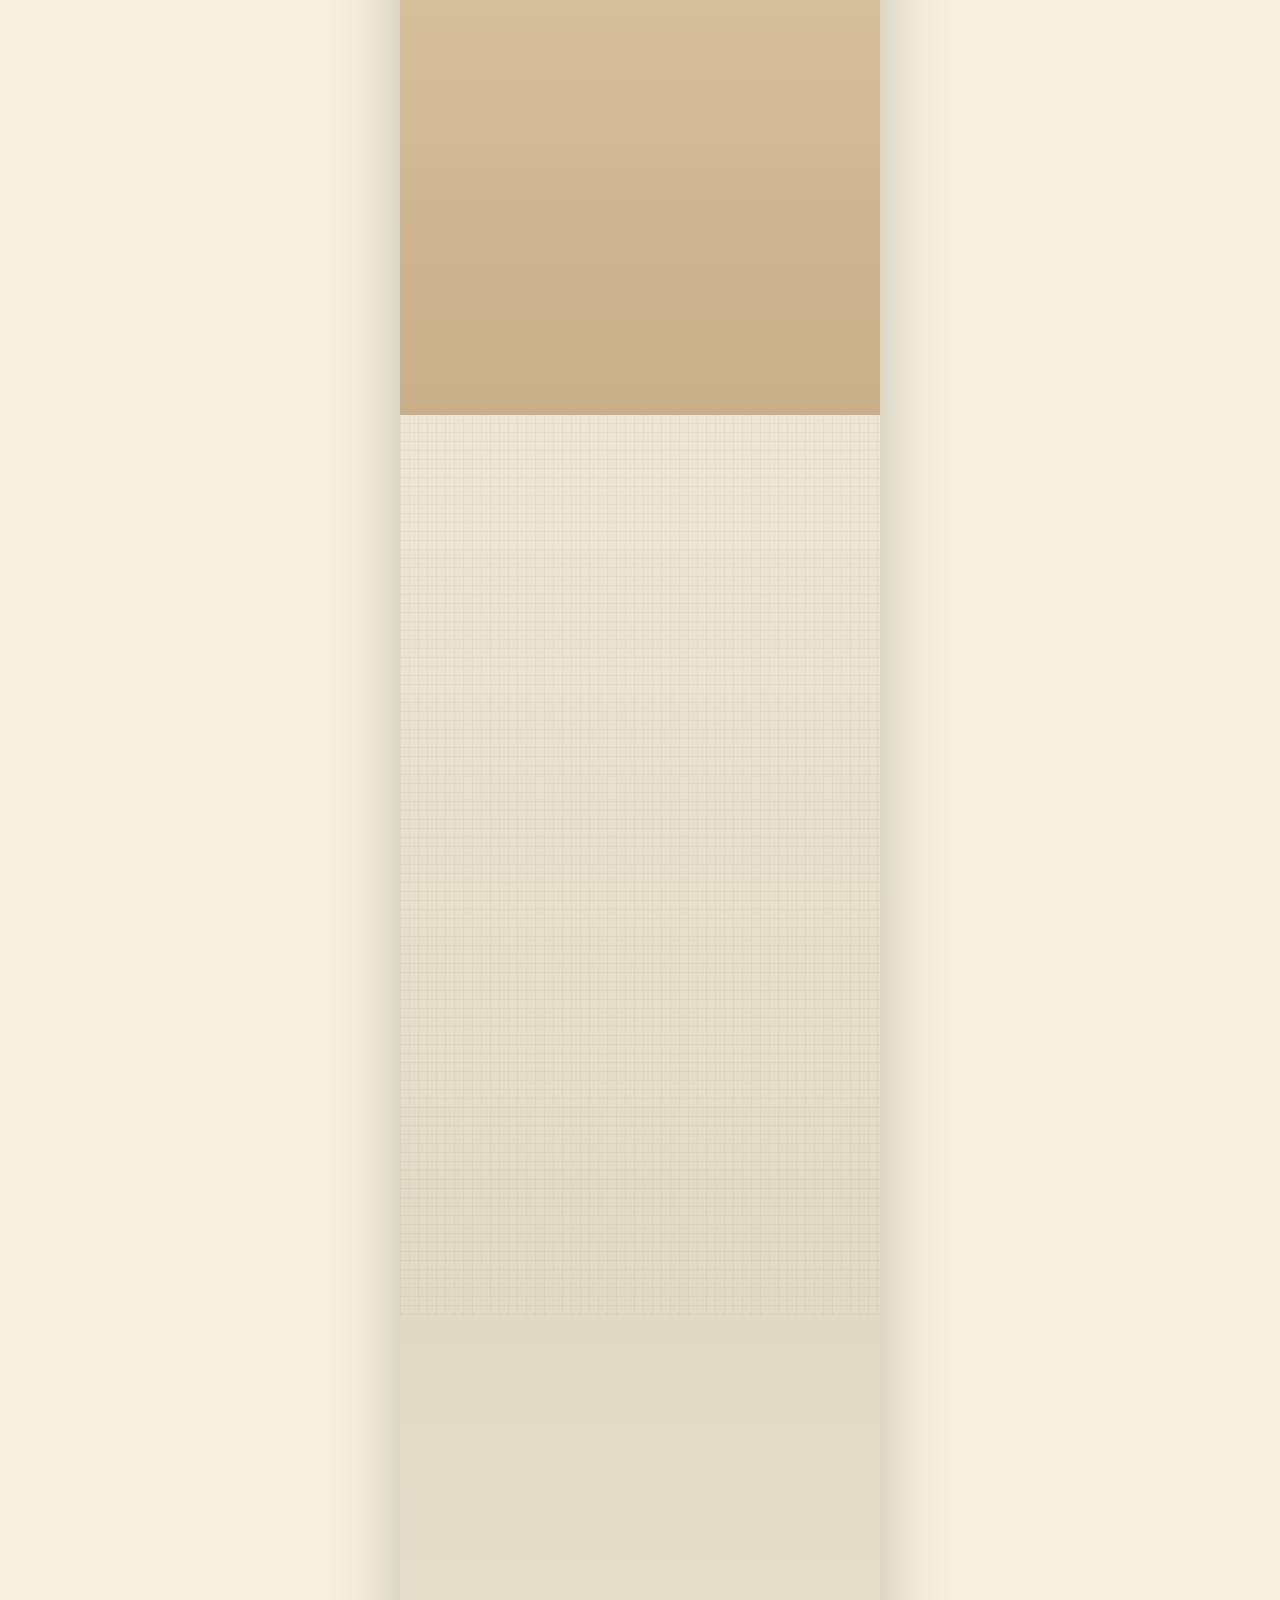
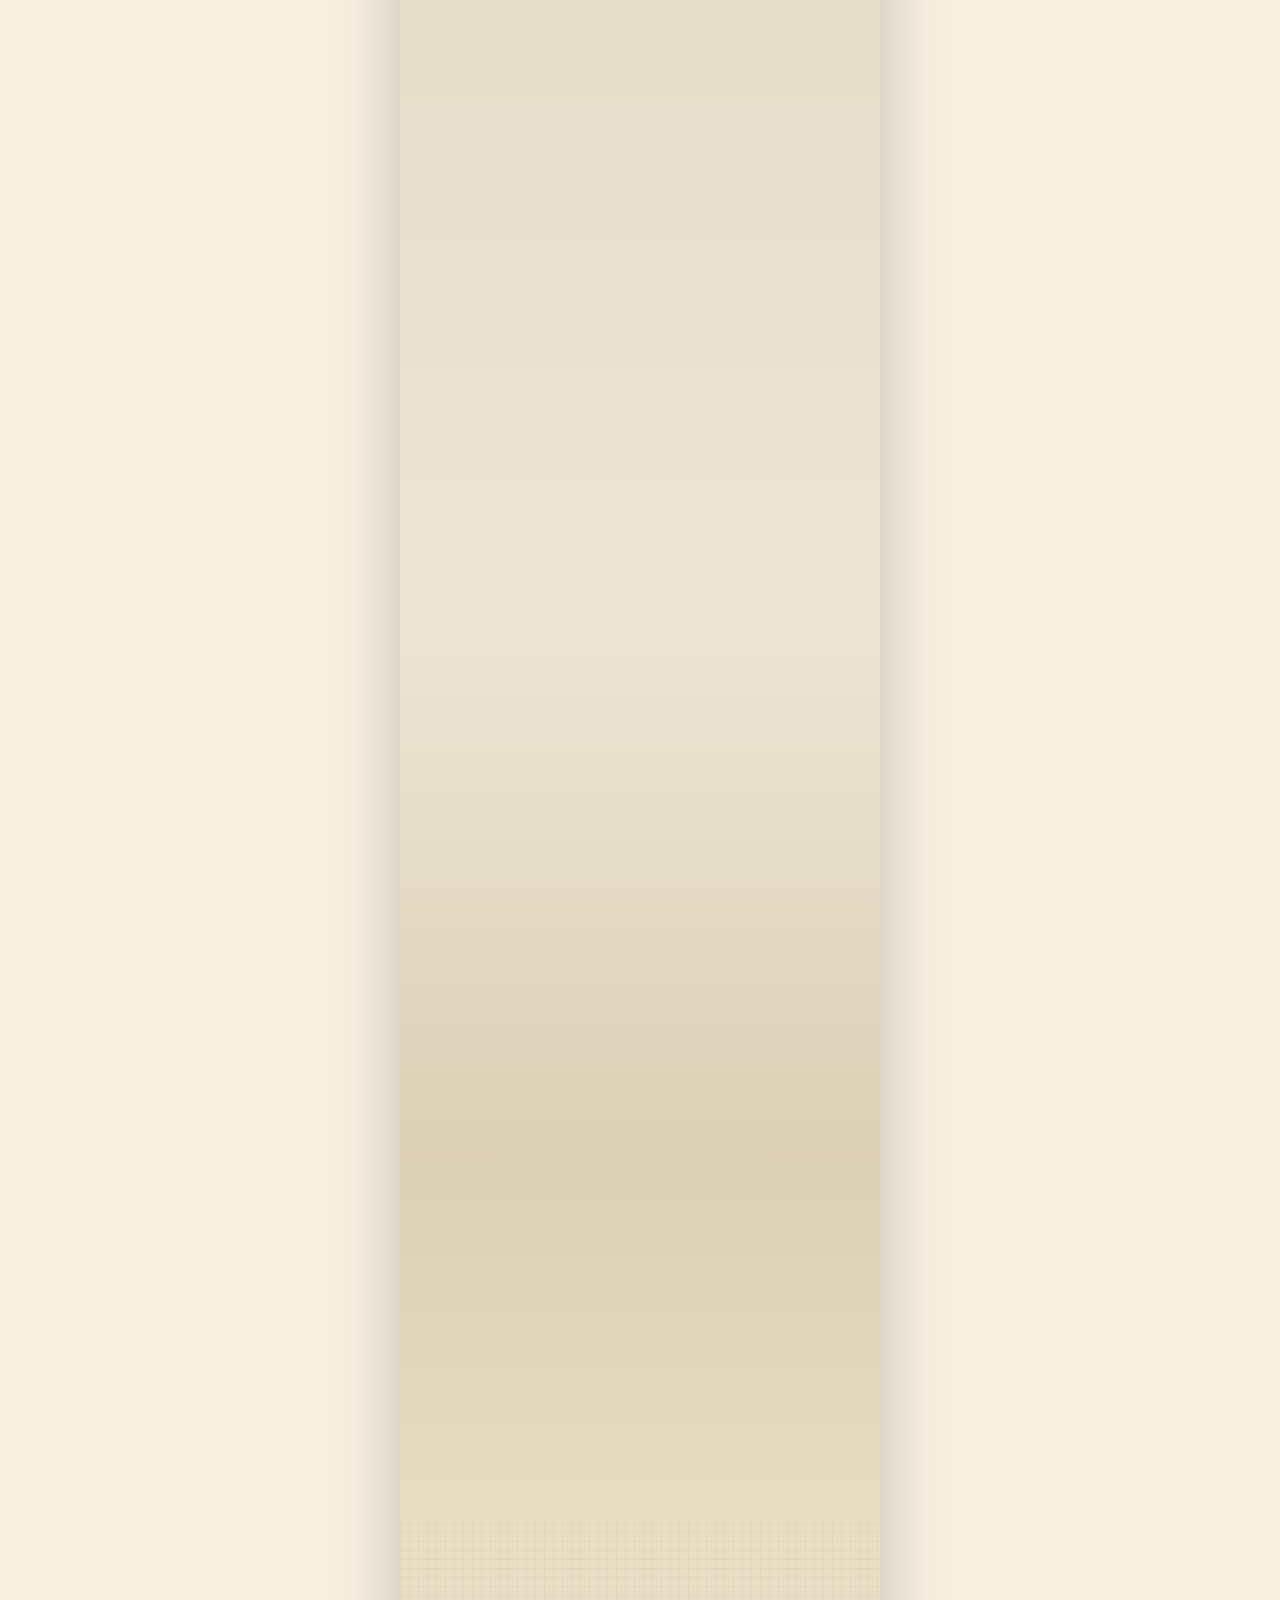
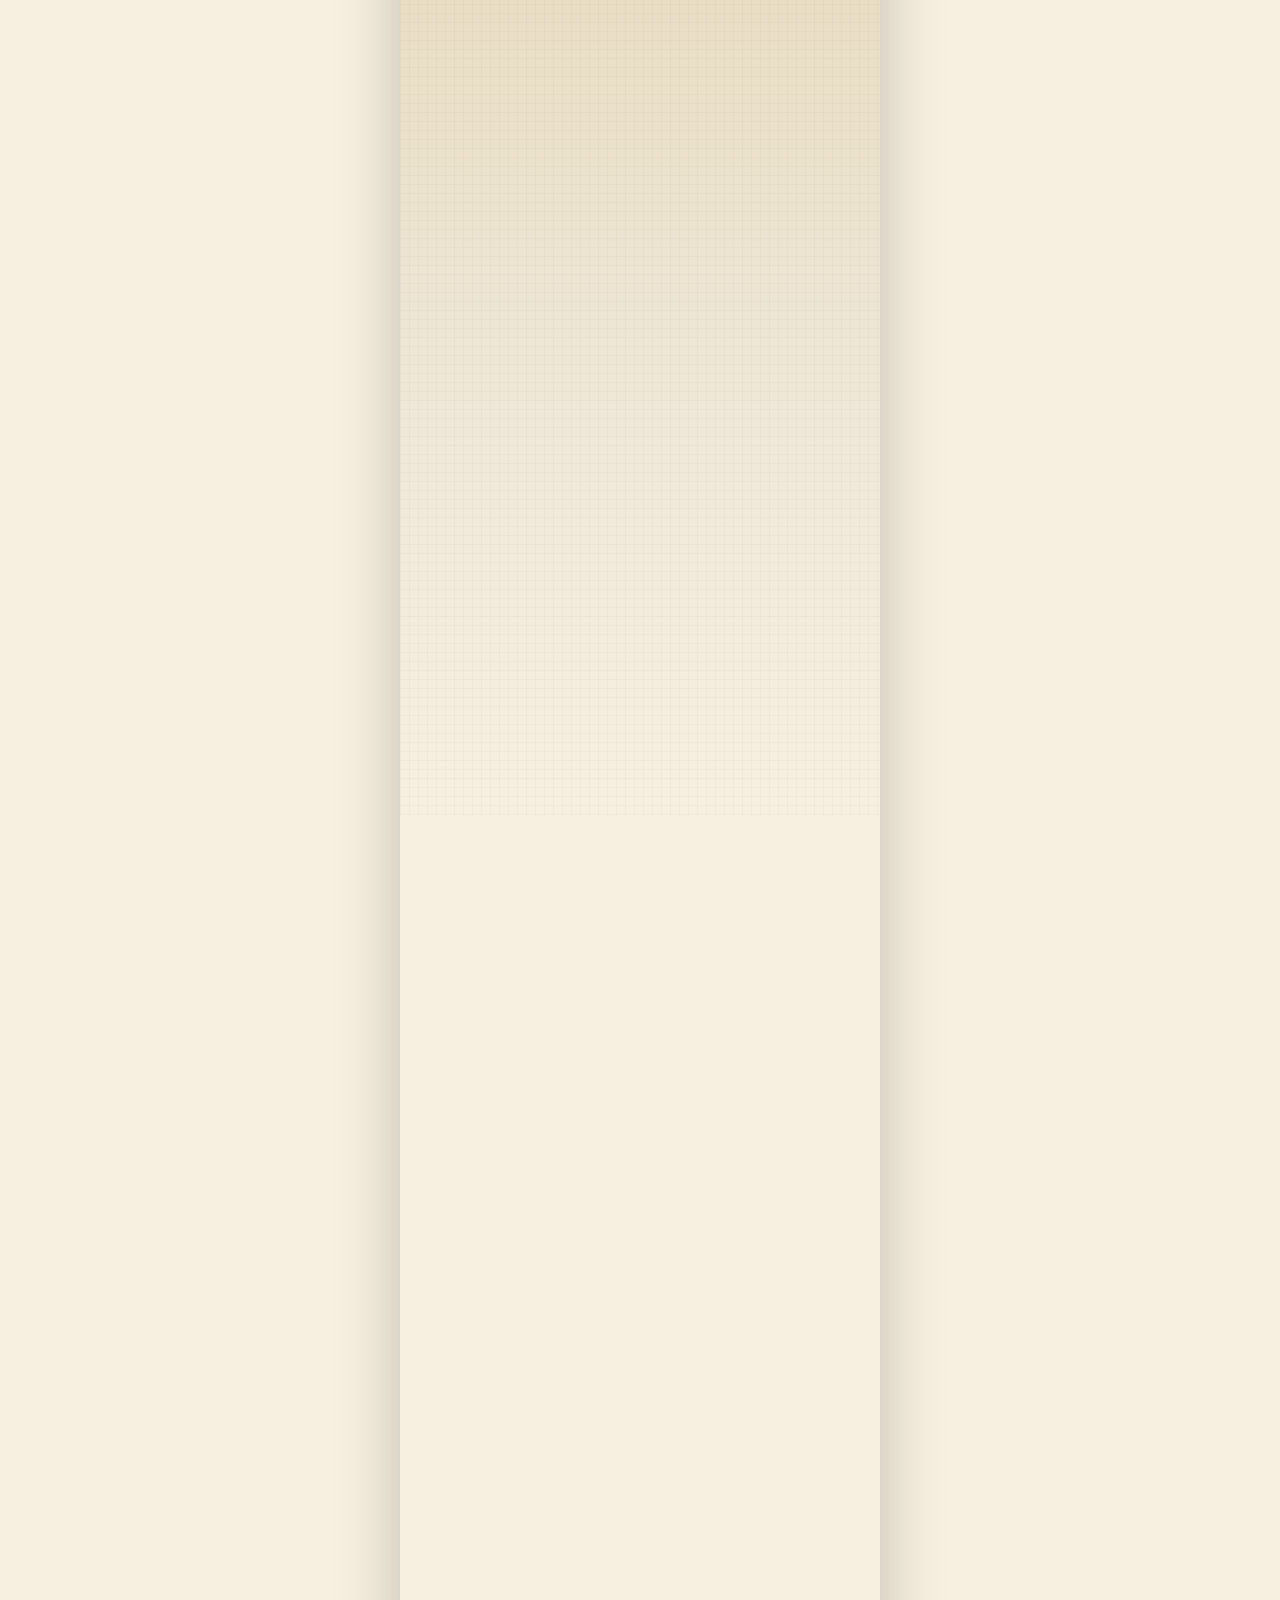
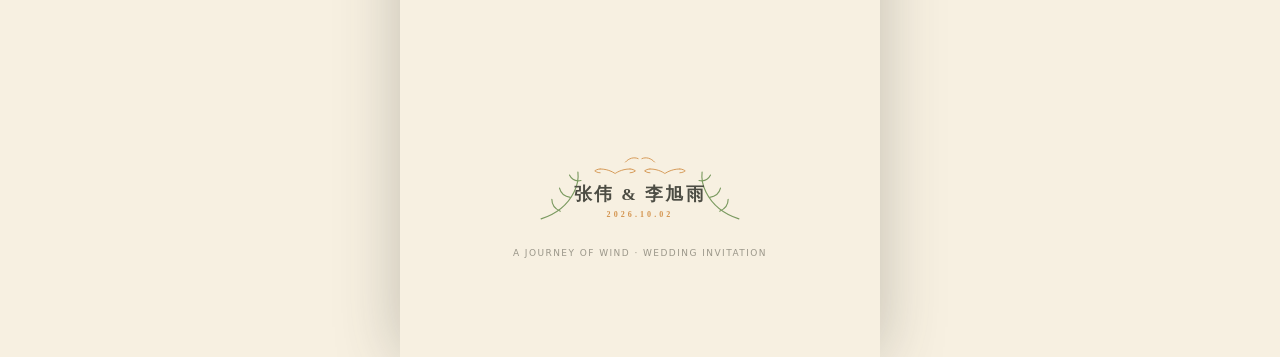
==== commit 94627aab: "content: 草坪婚礼时间改 14:30，并修掉同屏查出的两个缺陷 - index.html：04 章行程单与 05 章说明句里的草坪婚礼 14:00 → 14:30 - 04 章超屏 18px：" ====
--- a/index.html
+++ b/index.html
@@ -122,7 +122,7 @@
         <div class="menu-board reveal">
           <p class="board-title">当 日 行 程 · TODAY</p>
           <article><time>11:30</time><div><b>午宴</b><span>金花玉湖酒店 · 入席开宴</span></div><strong>❀❀</strong></article>
-          <article><time>14:00</time><div><b>草坪婚礼</b><span>交换戒指 · 答谢 · 合影</span></div><strong>❀❀❀</strong></article>
+          <article><time>14:30</time><div><b>草坪婚礼</b><span>交换戒指 · 答谢 · 合影</span></div><strong>❀❀❀</strong></article>
           <div class="menu-total"><span>LOVE POINT</span><b>MAX</b></div>
         </div>
         <div class="countdown-card reveal"><span>距启程还有</span><b id="days-count">--</b><small>天</small></div>
@@ -136,7 +136,7 @@
           <div class="map-pulse" aria-hidden="true"><i></i><b>⚑</b></div>
           <p class="coordinate">MEETING POINT</p>
           <h3>云南省罗平县金花玉湖酒店</h3>
-          <p>11:30 午宴，14:00 草坪婚礼，两场都在酒店内。点开地图跟着导航走即可。</p>
+          <p>11:30 午宴，14:30 草坪婚礼，两场都在酒店内。点开地图跟着导航走即可。</p>
           <figure class="hotel-shot">
             <img src="./assets/scene-hotel.webp" alt="金花玉湖酒店：环形绿植阳台的穹顶主楼，前方两座白色圆顶馆" />
             <figcaption>婚礼场地 · 金花玉湖酒店</figcaption>
--- a/style.css
+++ b/style.css
@@ -247,7 +247,11 @@
      用 auto 关键字保留内在尺寸，避免滚动条长度跳动。
      注：content-visibility 之外的浏览器会忽略这条，不影响其它样式。 */
   content-visibility:auto;
-  contain-intrinsic-size:auto 100svh;
+  /* contain-intrinsic-size 量的是「内容盒」，不含上下 64/104 的内边距。
+     写 100svh 会让屏幕外章节占位 100svh+168px，首屏文档高度凭空多出 12%，
+     滚动条长度随着章节渲染逐屏缩短 —— 也就是滚动条会「跳」。
+     写成 100svh-168px 才和真实高度对得上（168 = 64 + 104）。 */
+  contain-intrinsic-size:auto calc(100svh - 168px);
 }
 /* 内容一律从左边起排，避免 flex 居中把块级子元素缩成内容宽度 */
 .story-section>*{width:100%;flex:0 0 auto}
@@ -646,12 +650,18 @@
 .map-pulse i{position:absolute;inset:0;border:1.5px solid var(--brick);border-radius:50%;animation:mapPulse 2.6s ease-out infinite}
 .map-pulse b{color:var(--brick);font-size:16px;line-height:1}
 
+/* 地图上的文字压在底图 + 牛皮纸渐隐层上。实测底色亮度 0.59~0.61，
+   而 --ink-soft 亮度 0.142 —— 对比只有 3.5:1，11px 小字要求 4.5:1，不达标；
+   连纯牛皮纸（亮度 0.566）也只到 3.2:1，所以靠加厚渐隐层救不回来，只能把字压深。
+   正文含"11:30 午宴，14:30 草坪婚礼"，是宾客要读的关键信息，改用 --ink（7.0:1）。
+   上面那行 MEETING POINT 只是装饰性标签（信息由下面的酒店名重复给出），
+   提到 --ink-soft（3.2:1），保住轻一点的分量。 */
 .coordinate{
   position:relative;z-index:2;display:block;margin:16px 22px 0;
-  color:var(--ink-faint);font-size:9px;font-weight:700;letter-spacing:.2em;
+  color:var(--ink-soft);font-size:9px;font-weight:700;letter-spacing:.2em;
 }
 .map-console h3{position:relative;z-index:2;margin:9px 22px 10px;color:var(--ink);font-family:var(--serif);font-size:16px;font-weight:900;line-height:1.55}
-.map-console>p:not(.coordinate){position:relative;z-index:2;margin:0 22px 18px;color:var(--ink-soft);font-size:11px;line-height:1.75}
+.map-console>p:not(.coordinate){position:relative;z-index:2;margin:0 22px 18px;color:var(--ink);font-size:11px;line-height:1.75}
 .map-console a{
   position:relative;z-index:2;display:flex;justify-content:center;align-items:center;gap:9px;
   margin:0 22px;padding:14px;border-radius:999px;
@@ -1100,8 +1110,11 @@
 .crew-section .crew-slide p{padding:0 2px}
 .crew-section .crew-controls{padding:0}
 
-/* 旅人手账：场景图加高，行程单与倒计时拉开 */
-.schedule-section .restaurant-screen img{aspect-ratio:3/2}
+/* 旅人手账：场景图加高，行程单与倒计时拉开。
+   390×844 上这一屏原本 862px，比视口多 18px —— 倒计时卡下沿掉出折线。
+   除场景图外的部分固定约 632px，所以让图片按剩余空间收，和 03 章轮播同一套做法。
+   下限 190px 兜底：360×640 / 375×667 这类矮屏本来就装不下，不能把图压没。 */
+.schedule-section .restaurant-screen img{aspect-ratio:3/2;max-height:clamp(190px,calc(100svh - 636px),400px)}
 .schedule-section .menu-board{margin-top:24px;padding:20px 22px 12px}
 .schedule-section .countdown-card{margin-top:24px;padding:16px 16px}
 
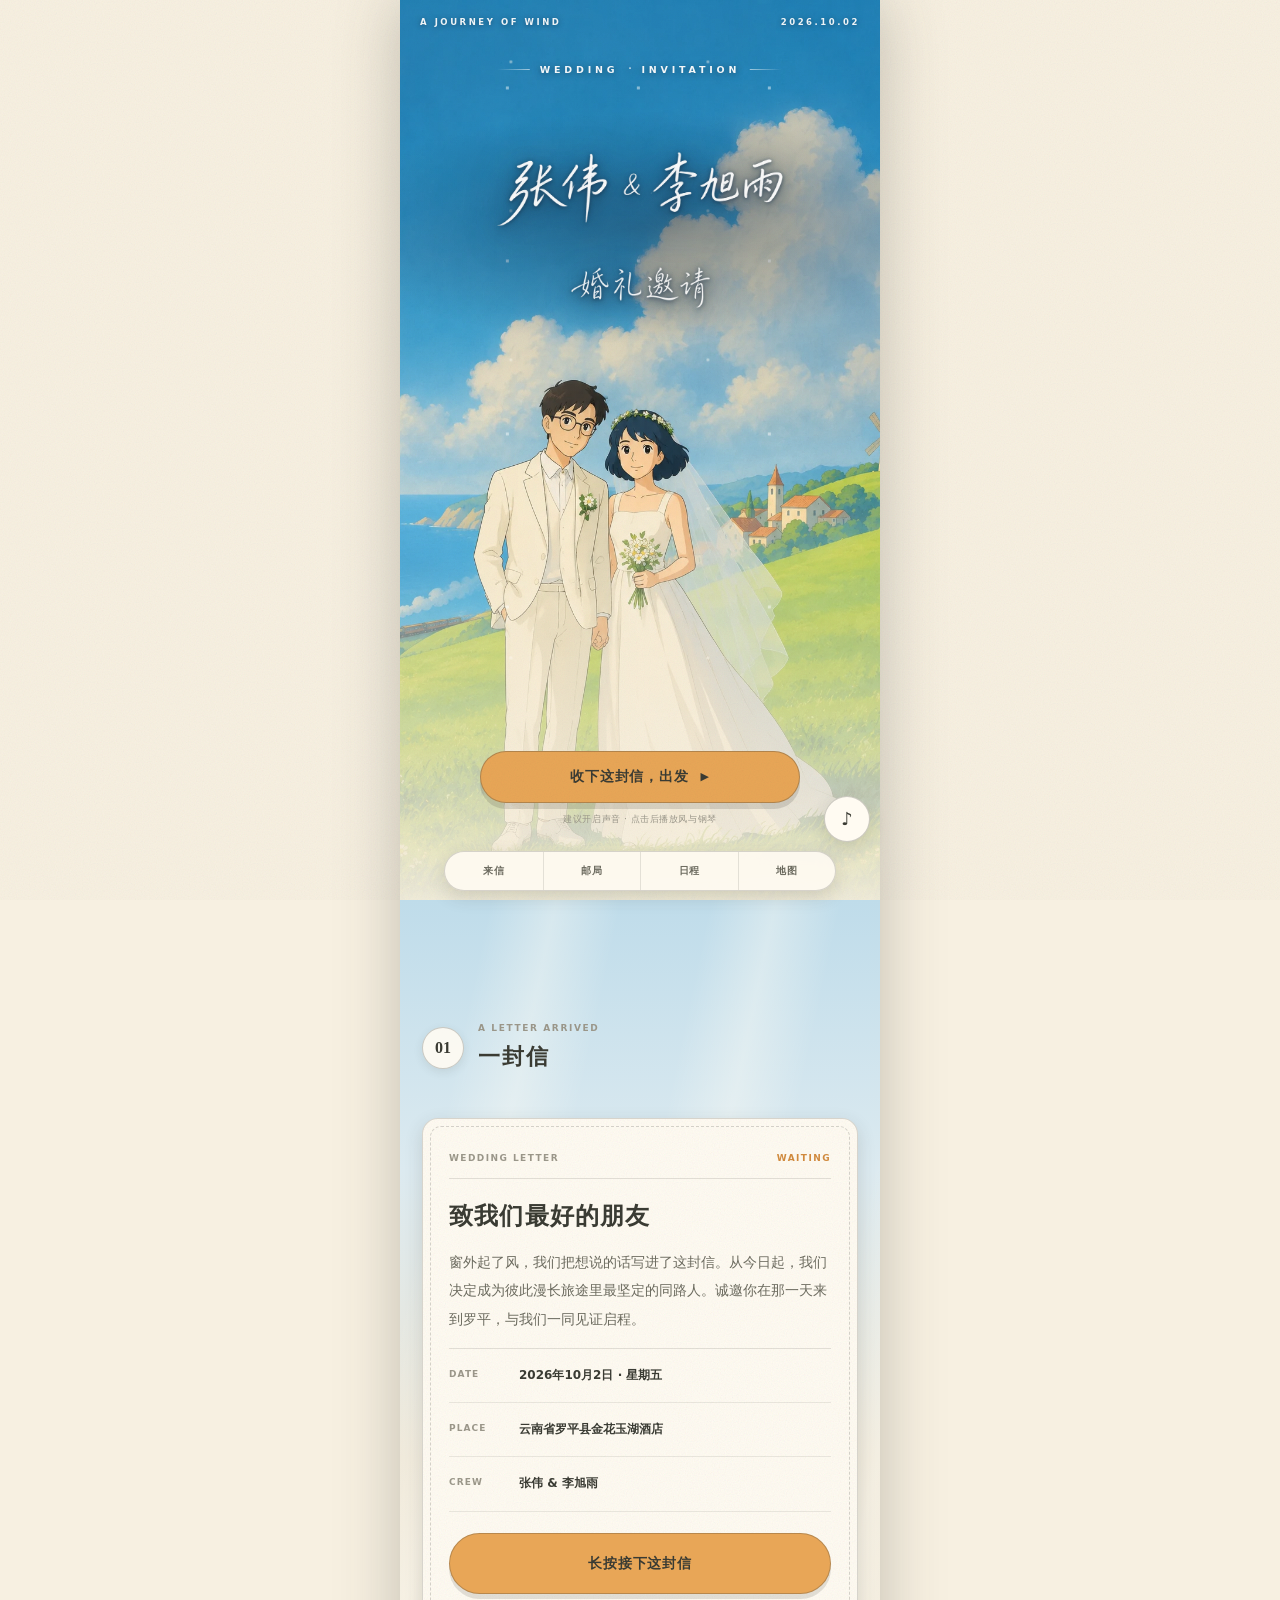
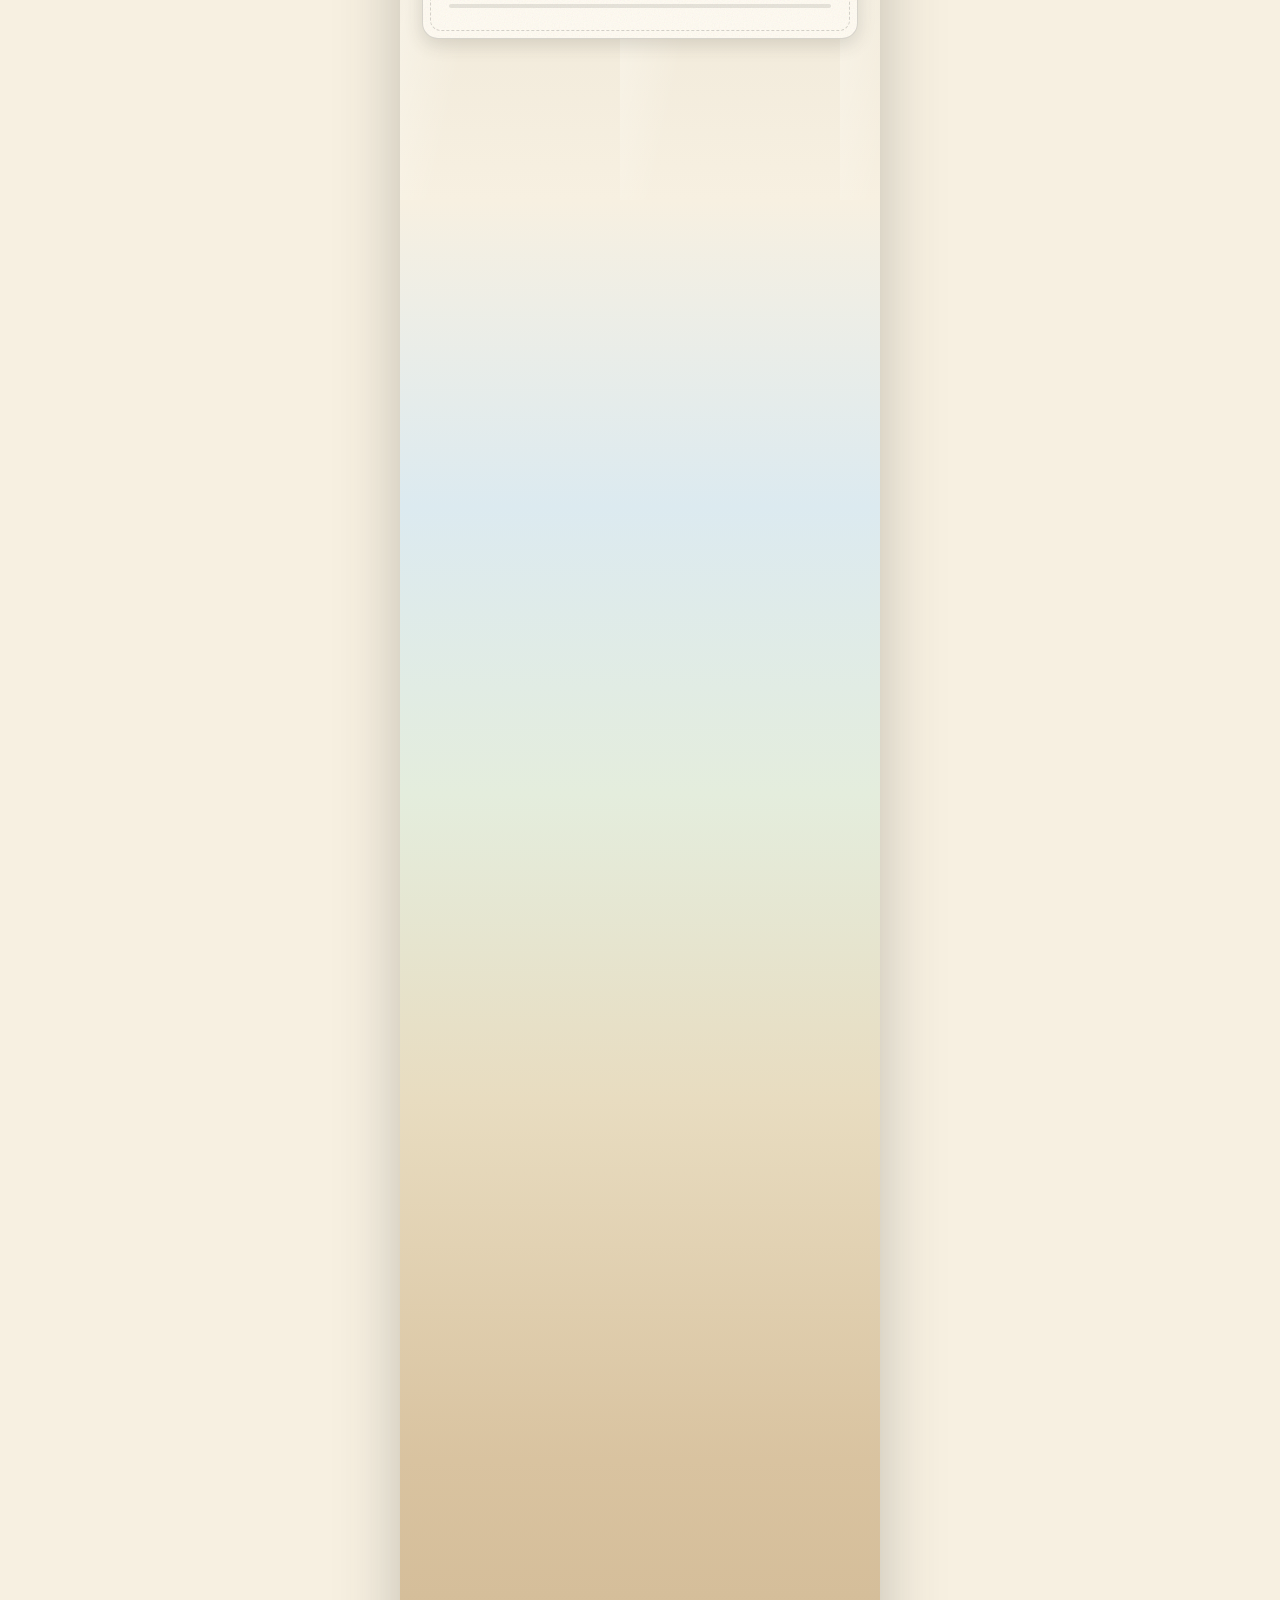
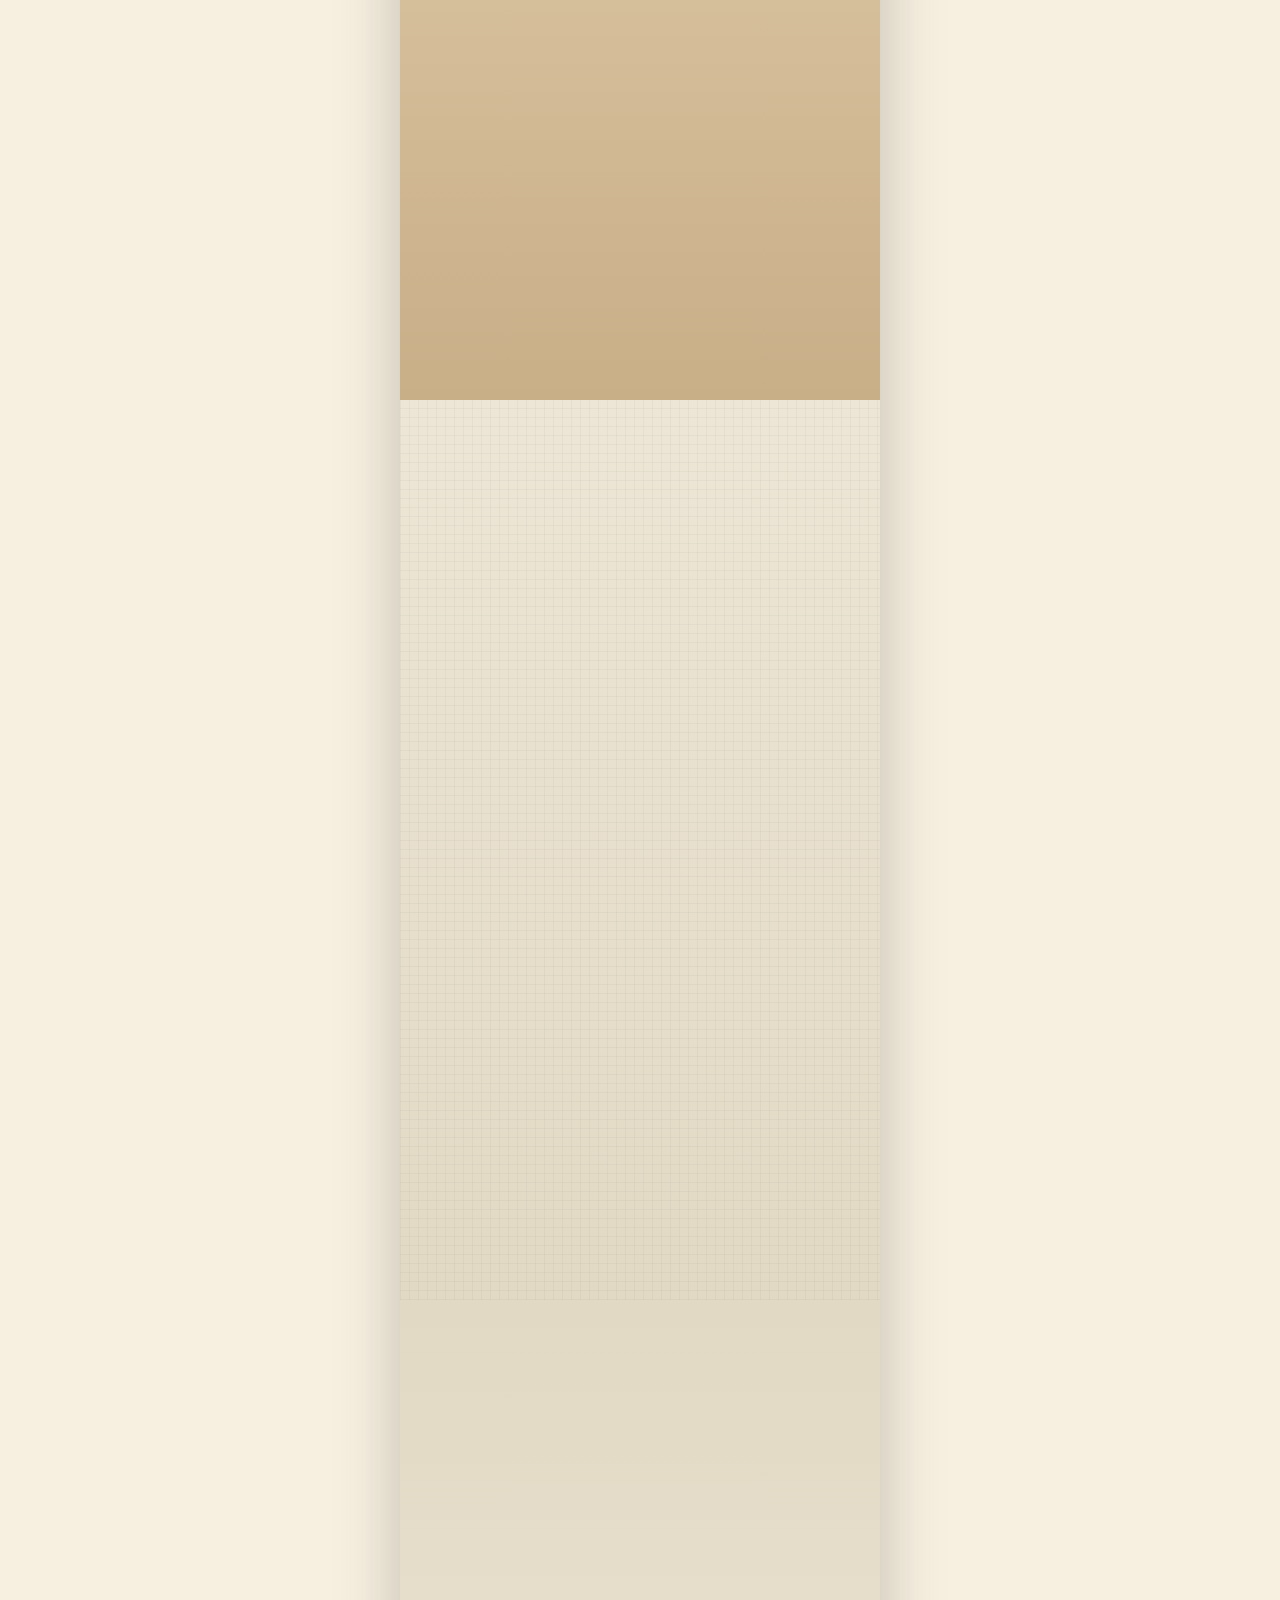
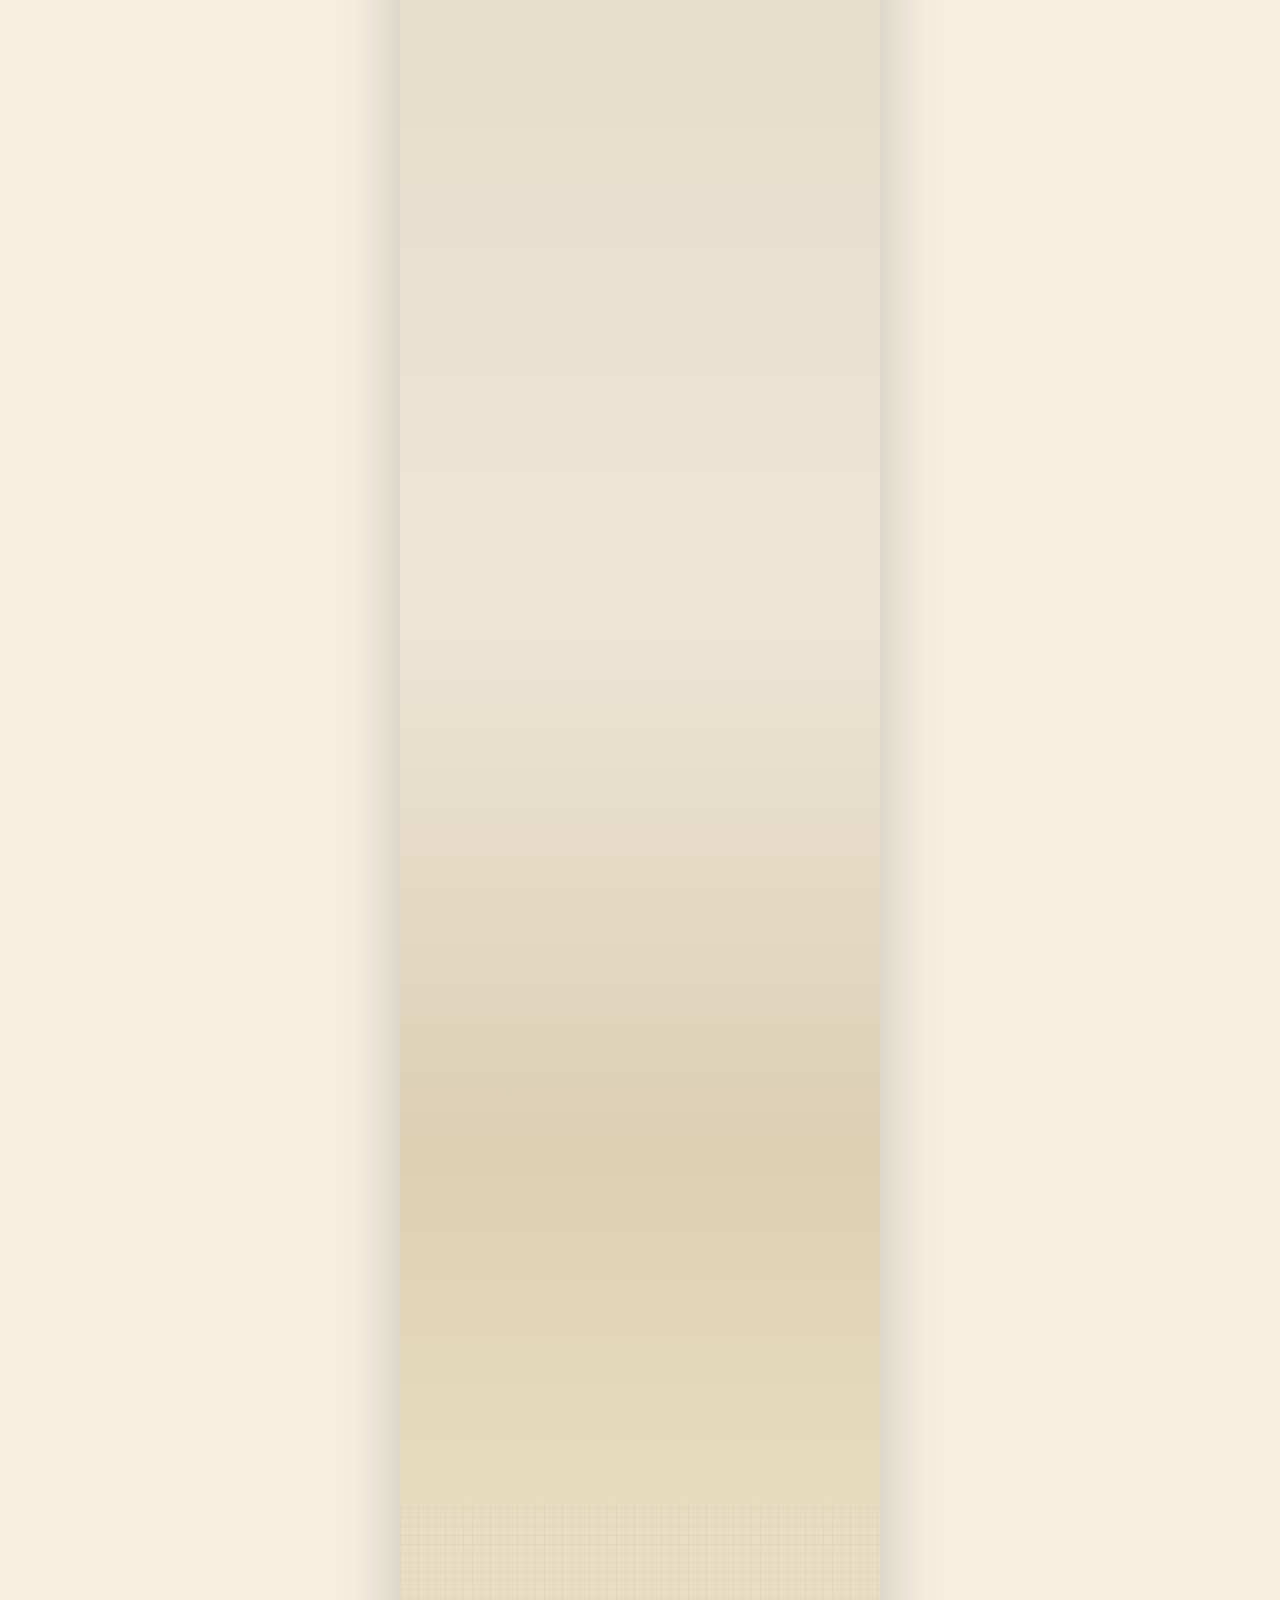
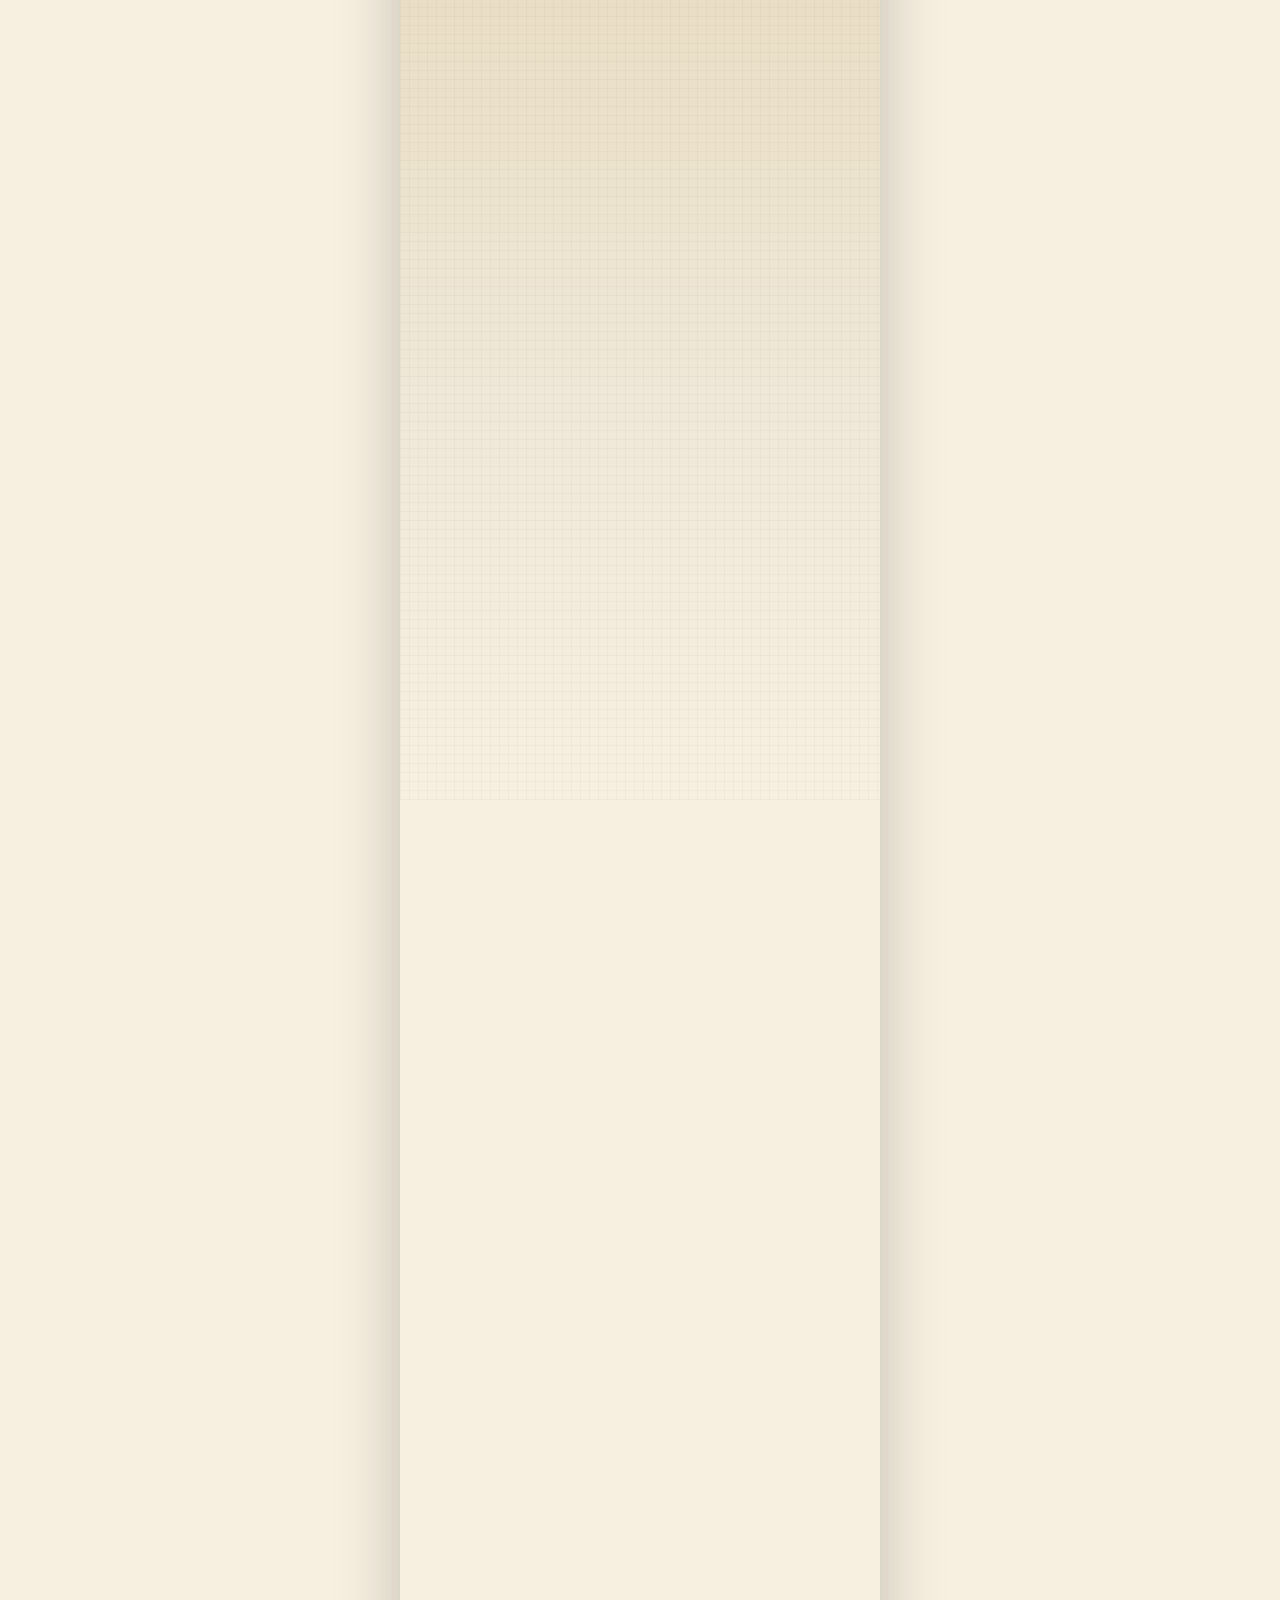
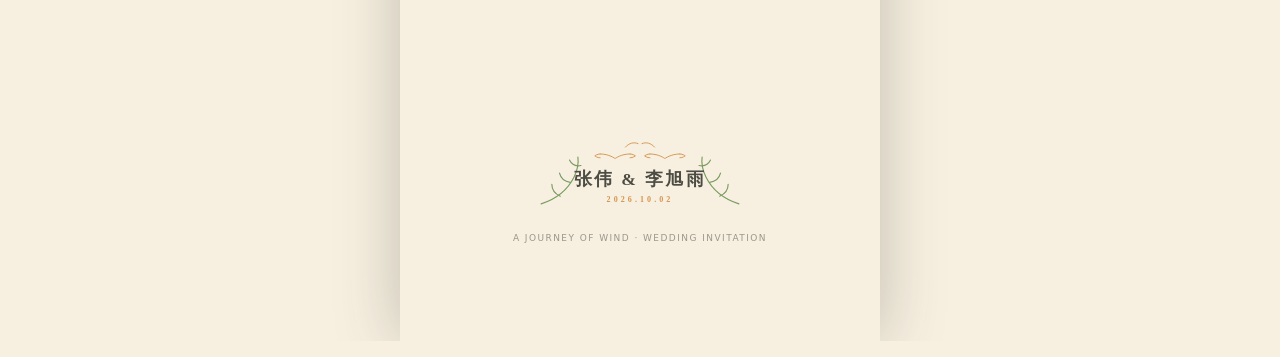
==== commit 34169ce5: "content: 04 章行程单追加 20:00 After Party - index.html：行程单加一行 20:00 After Party（灯火与晚风 · 接着聊到尽兴） - index.h" ====
--- a/index.html
+++ b/index.html
@@ -123,6 +123,7 @@
           <p class="board-title">当 日 行 程 · TODAY</p>
           <article><time>11:30</time><div><b>午宴</b><span>金花玉湖酒店 · 入席开宴</span></div><strong>❀❀</strong></article>
           <article><time>14:30</time><div><b>草坪婚礼</b><span>交换戒指 · 答谢 · 合影</span></div><strong>❀❀❀</strong></article>
+          <article><time>20:00</time><div><b>After Party</b><span>灯火与晚风 · 接着聊到尽兴</span></div><strong>❀</strong></article>
           <div class="menu-total"><span>LOVE POINT</span><b>MAX</b></div>
         </div>
         <div class="countdown-card reveal"><span>距启程还有</span><b id="days-count">--</b><small>天</small></div>
@@ -136,7 +137,7 @@
           <div class="map-pulse" aria-hidden="true"><i></i><b>⚑</b></div>
           <p class="coordinate">MEETING POINT</p>
           <h3>云南省罗平县金花玉湖酒店</h3>
-          <p>11:30 午宴，14:30 草坪婚礼，两场都在酒店内。点开地图跟着导航走即可。</p>
+          <p>11:30 午宴与 14:30 草坪婚礼都在酒店内，20:00 还有 After Party。点开地图跟着导航走即可。</p>
           <figure class="hotel-shot">
             <img src="./assets/scene-hotel.webp" alt="金花玉湖酒店：环形绿植阳台的穹顶主楼，前方两座白色圆顶馆" />
             <figcaption>婚礼场地 · 金花玉湖酒店</figcaption>
--- a/style.css
+++ b/style.css
@@ -1110,13 +1110,11 @@
 .crew-section .crew-slide p{padding:0 2px}
 .crew-section .crew-controls{padding:0}
 
-/* 旅人手账：场景图加高，行程单与倒计时拉开。
-   390×844 上这一屏原本 862px，比视口多 18px —— 倒计时卡下沿掉出折线。
-   除场景图外的部分固定约 632px，所以让图片按剩余空间收，和 03 章轮播同一套做法。
-   下限 190px 兜底：360×640 / 375×667 这类矮屏本来就装不下，不能把图压没。 */
-.schedule-section .restaurant-screen img{aspect-ratio:3/2;max-height:clamp(190px,calc(100svh - 636px),400px)}
-.schedule-section .menu-board{margin-top:24px;padding:20px 22px 12px}
-.schedule-section .countdown-card{margin-top:24px;padding:16px 16px}
+/* 旅人手账：加高场景图；20:00 After Party 加进来后行程单多一行，
+   这两处间距从 24px 收到 18px 补回 12px，剩下的交给场景图自己收。 */
+.schedule-section .restaurant-screen img{aspect-ratio:3/2;max-height:clamp(146px,calc(100svh - 698px),400px)}
+.schedule-section .menu-board{margin-top:18px;padding:20px 22px 12px}
+.schedule-section .countdown-card{margin-top:18px;padding:16px 16px}
 
 /* 往那盏灯的路：加高地图控制台与场地照间距 */
 .arrival .map-console{min-height:492px}
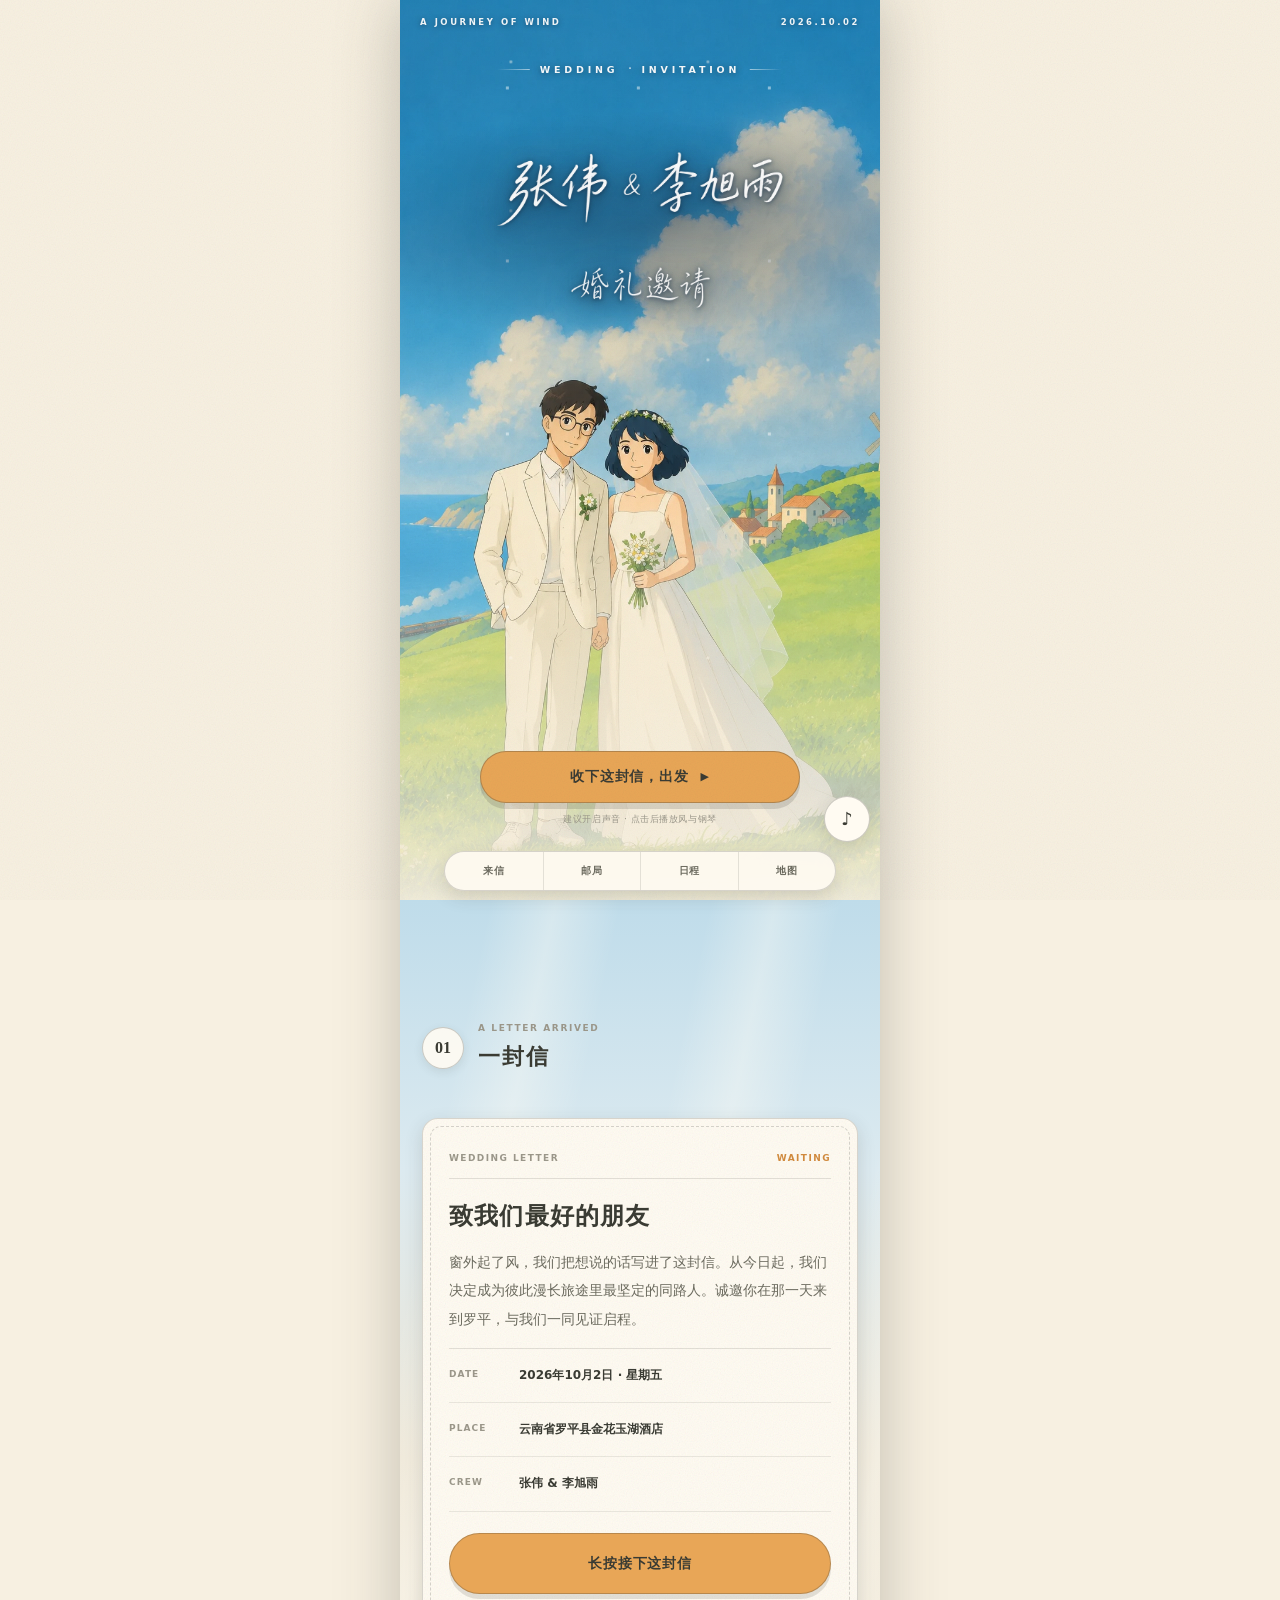
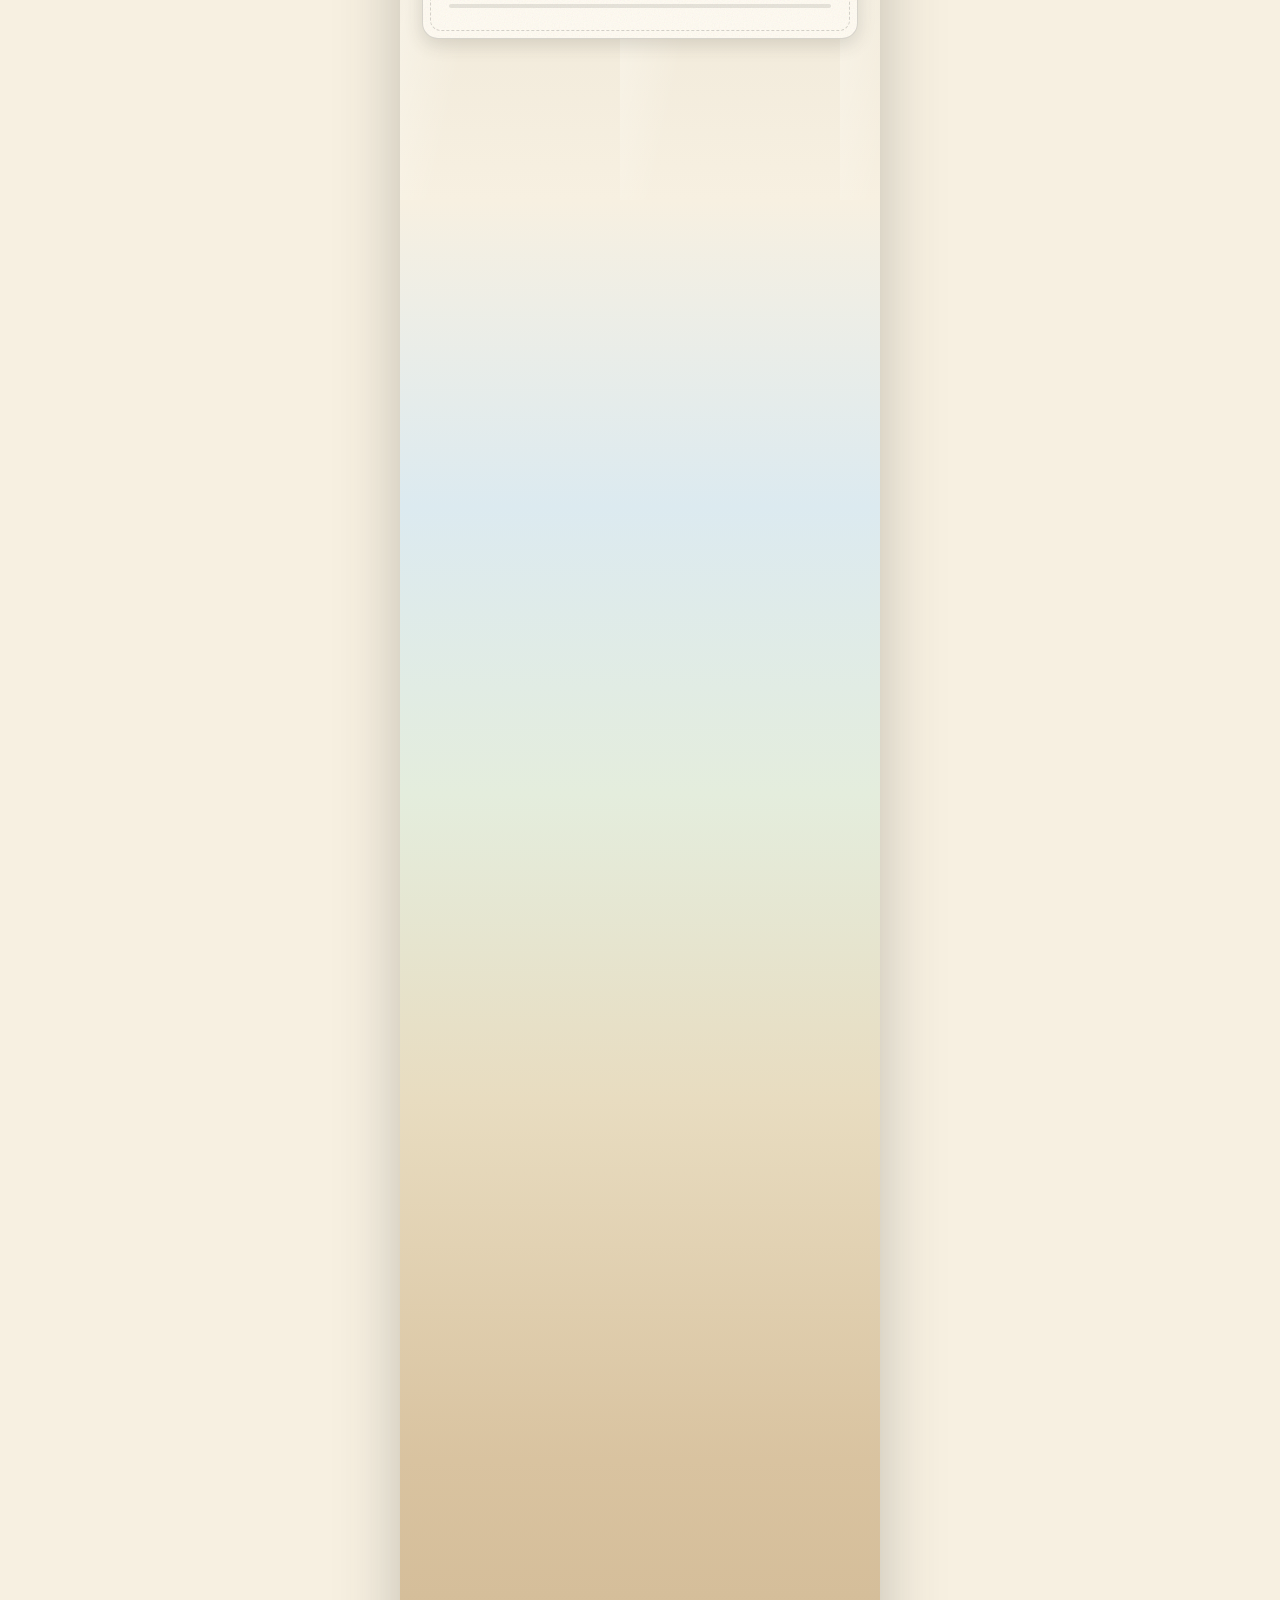
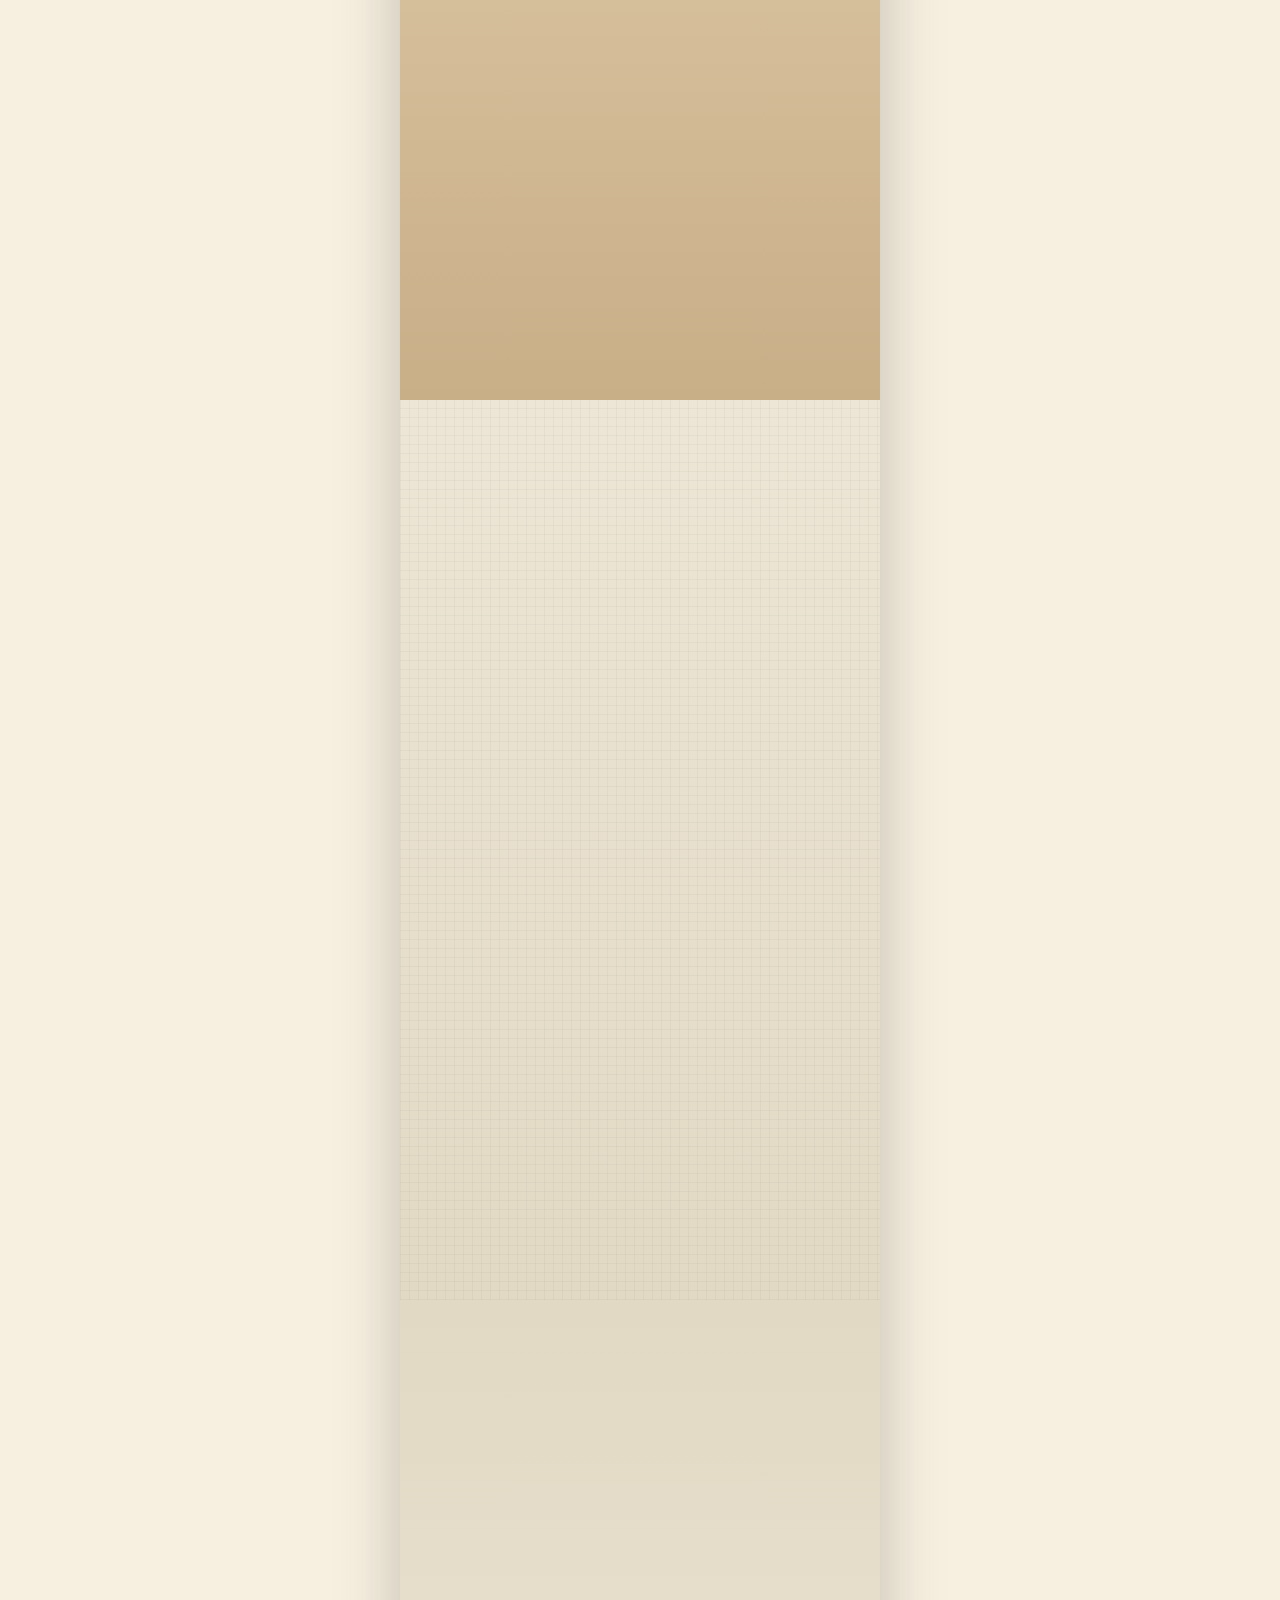
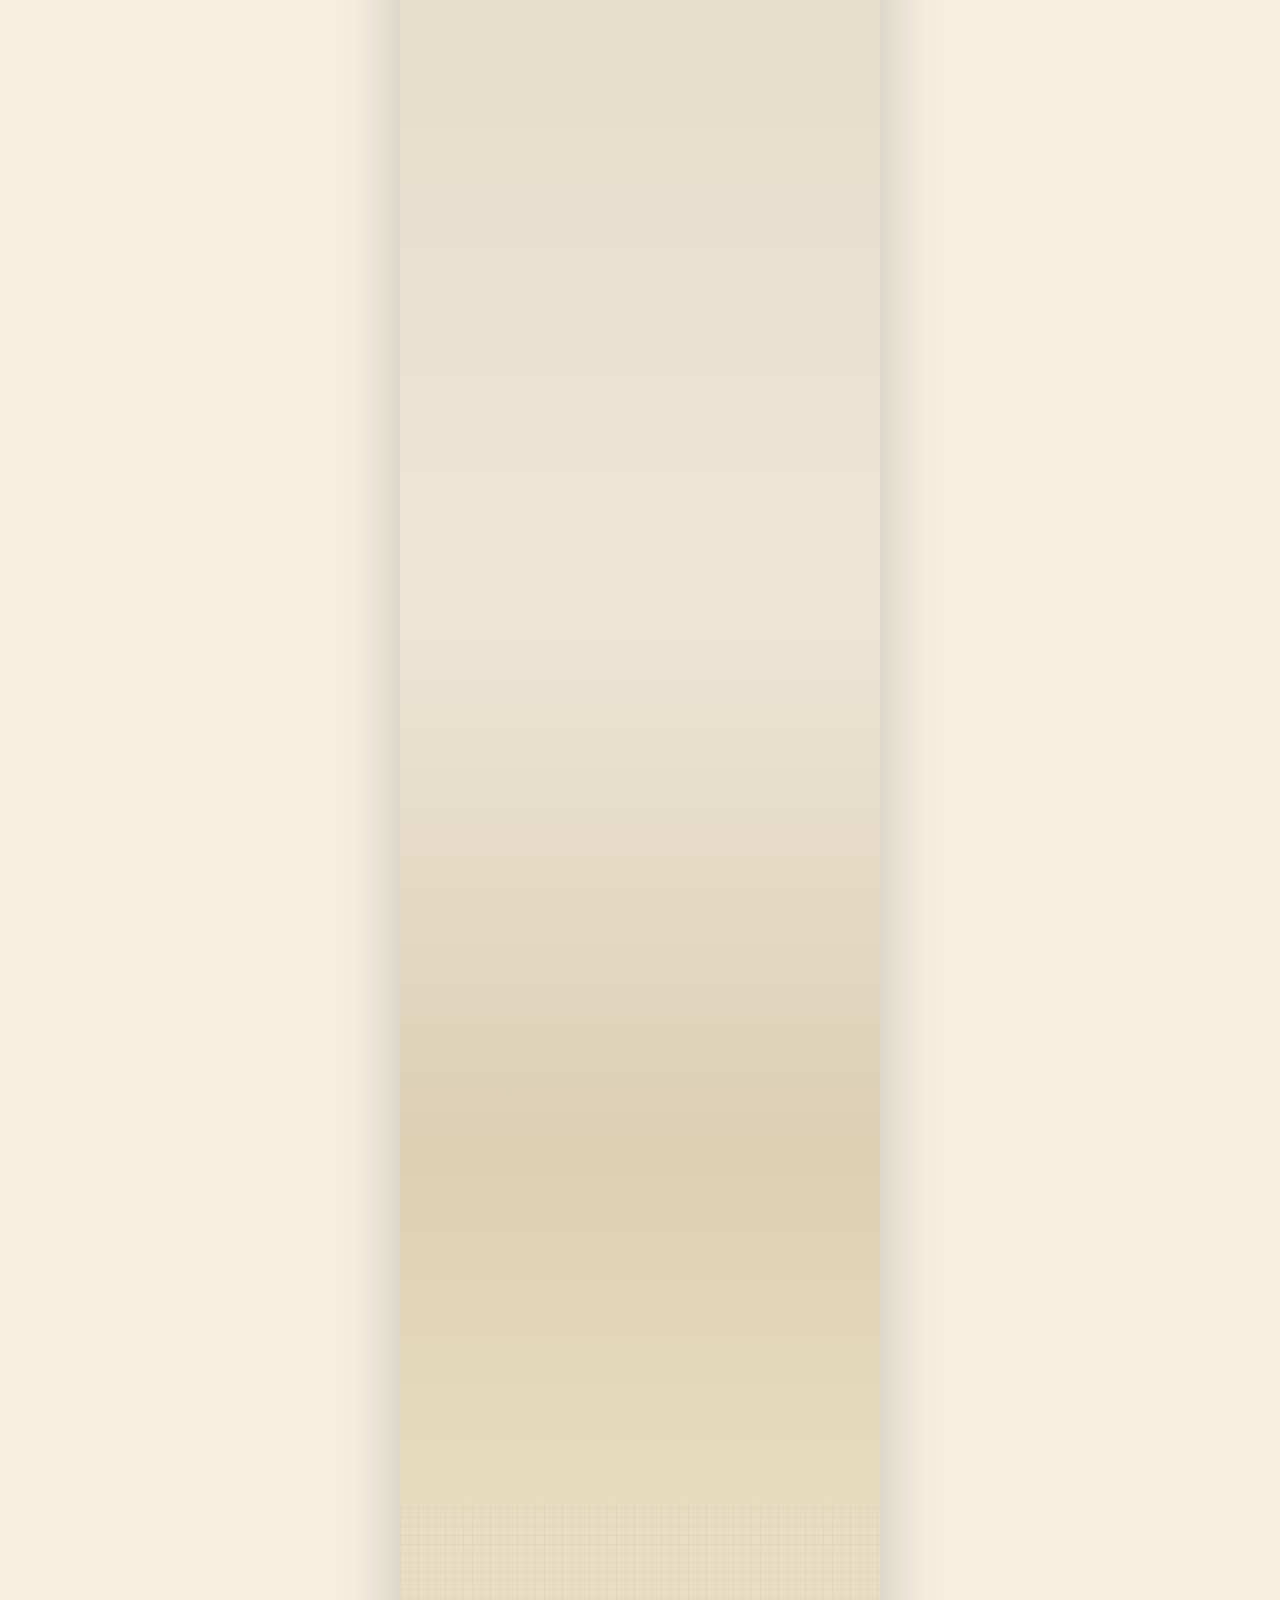
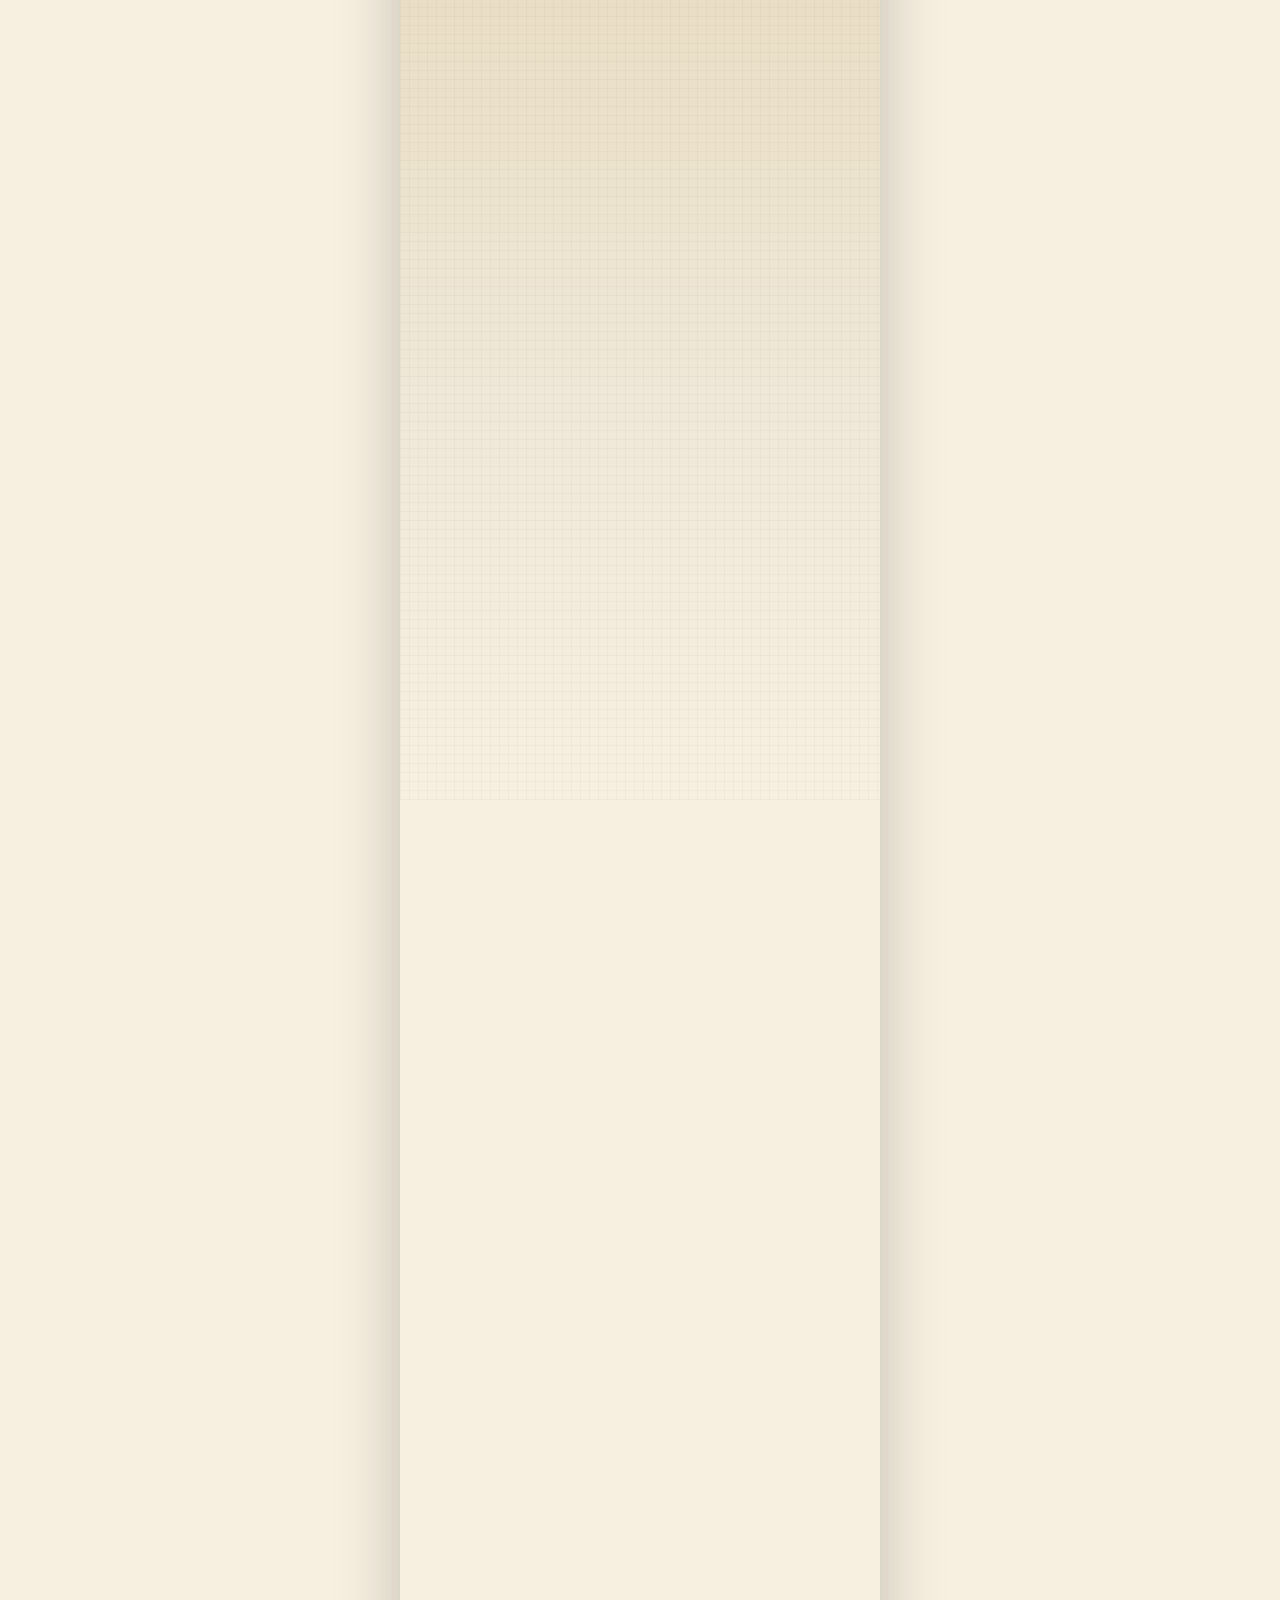
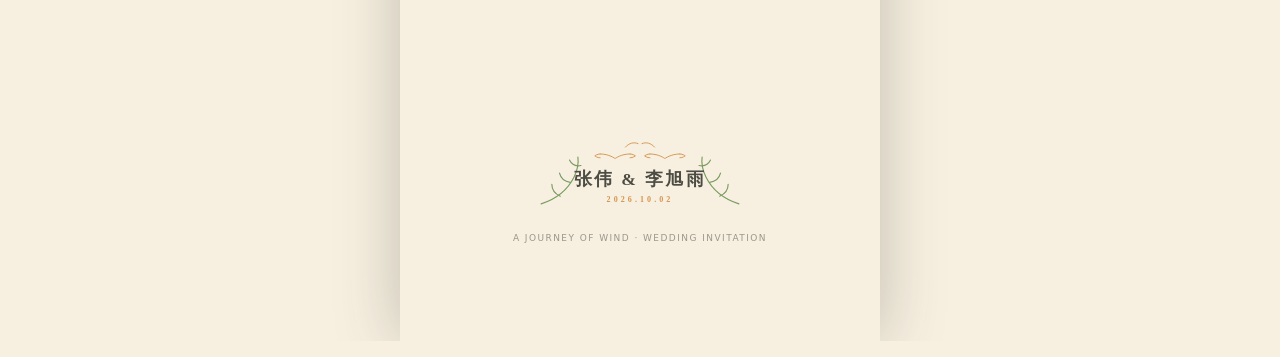
==== commit 53e17e6c: "content: 04 章追加 20:00 After Party，删掉倒计时卡腾空间 行程单从两行变三行后，_menu-board 252 → 325px，390×844 上这一屏涨到 914px、" ====
--- a/index.html
+++ b/index.html
@@ -126,7 +126,6 @@
           <article><time>20:00</time><div><b>After Party</b><span>灯火与晚风 · 接着聊到尽兴</span></div><strong>❀</strong></article>
           <div class="menu-total"><span>LOVE POINT</span><b>MAX</b></div>
         </div>
-        <div class="countdown-card reveal"><span>距启程还有</span><b id="days-count">--</b><small>天</small></div>
       </section>
 
       <!-- ========================================================== 手绘地图 -->
--- a/style.css
+++ b/style.css
@@ -589,15 +589,6 @@
 }
 .menu-total b{color:var(--sunset-deep);font-family:var(--serif);font-size:15px;letter-spacing:.06em}
 
-.countdown-card{
-  position:relative;z-index:2;display:flex;align-items:baseline;justify-content:center;gap:10px;
-  margin:28px 14px 0;padding:16px;border-radius:14px;
-  border:1px solid rgba(58,59,51,.18);
-  color:var(--ink-soft);background:rgba(255,251,242,.82);
-  box-shadow:var(--shadow-soft);font-size:9px;font-weight:700;letter-spacing:.18em;
-}
-.countdown-card b{color:var(--sunset-deep);font-family:var(--serif);font-size:31px;font-weight:900;letter-spacing:0}
-
 /* 地图卡片里的场地照片 */
 .hotel-shot{
   position:relative;z-index:2;margin:0 22px 18px;overflow:hidden;
@@ -1110,11 +1101,12 @@
 .crew-section .crew-slide p{padding:0 2px}
 .crew-section .crew-controls{padding:0}
 
-/* 旅人手账：加高场景图；20:00 After Party 加进来后行程单多一行，
-   这两处间距从 24px 收到 18px 补回 12px，剩下的交给场景图自己收。 */
-.schedule-section .restaurant-screen img{aspect-ratio:3/2;max-height:clamp(146px,calc(100svh - 698px),400px)}
-.schedule-section .menu-board{margin-top:18px;padding:20px 22px 12px}
-.schedule-section .countdown-card{margin-top:18px;padding:16px 16px}
+/* 旅人手账：场景图加高，行程单与倒计时拉开。
+   倒计时卡（距启程 N 天）已删除 —— 20:00 After Party 加进来后行程单变三行，
+   那一屏要 914px、超出 70px；拿掉倒计时卡腾出约 102px，比需要的还多，
+   所以场景图恢复完整 3/2、两处间距也回到 24px。 */
+.schedule-section .restaurant-screen img{aspect-ratio:3/2}
+.schedule-section .menu-board{margin-top:24px;padding:20px 22px 12px}
 
 /* 往那盏灯的路：加高地图控制台与场地照间距 */
 .arrival .map-console{min-height:492px}
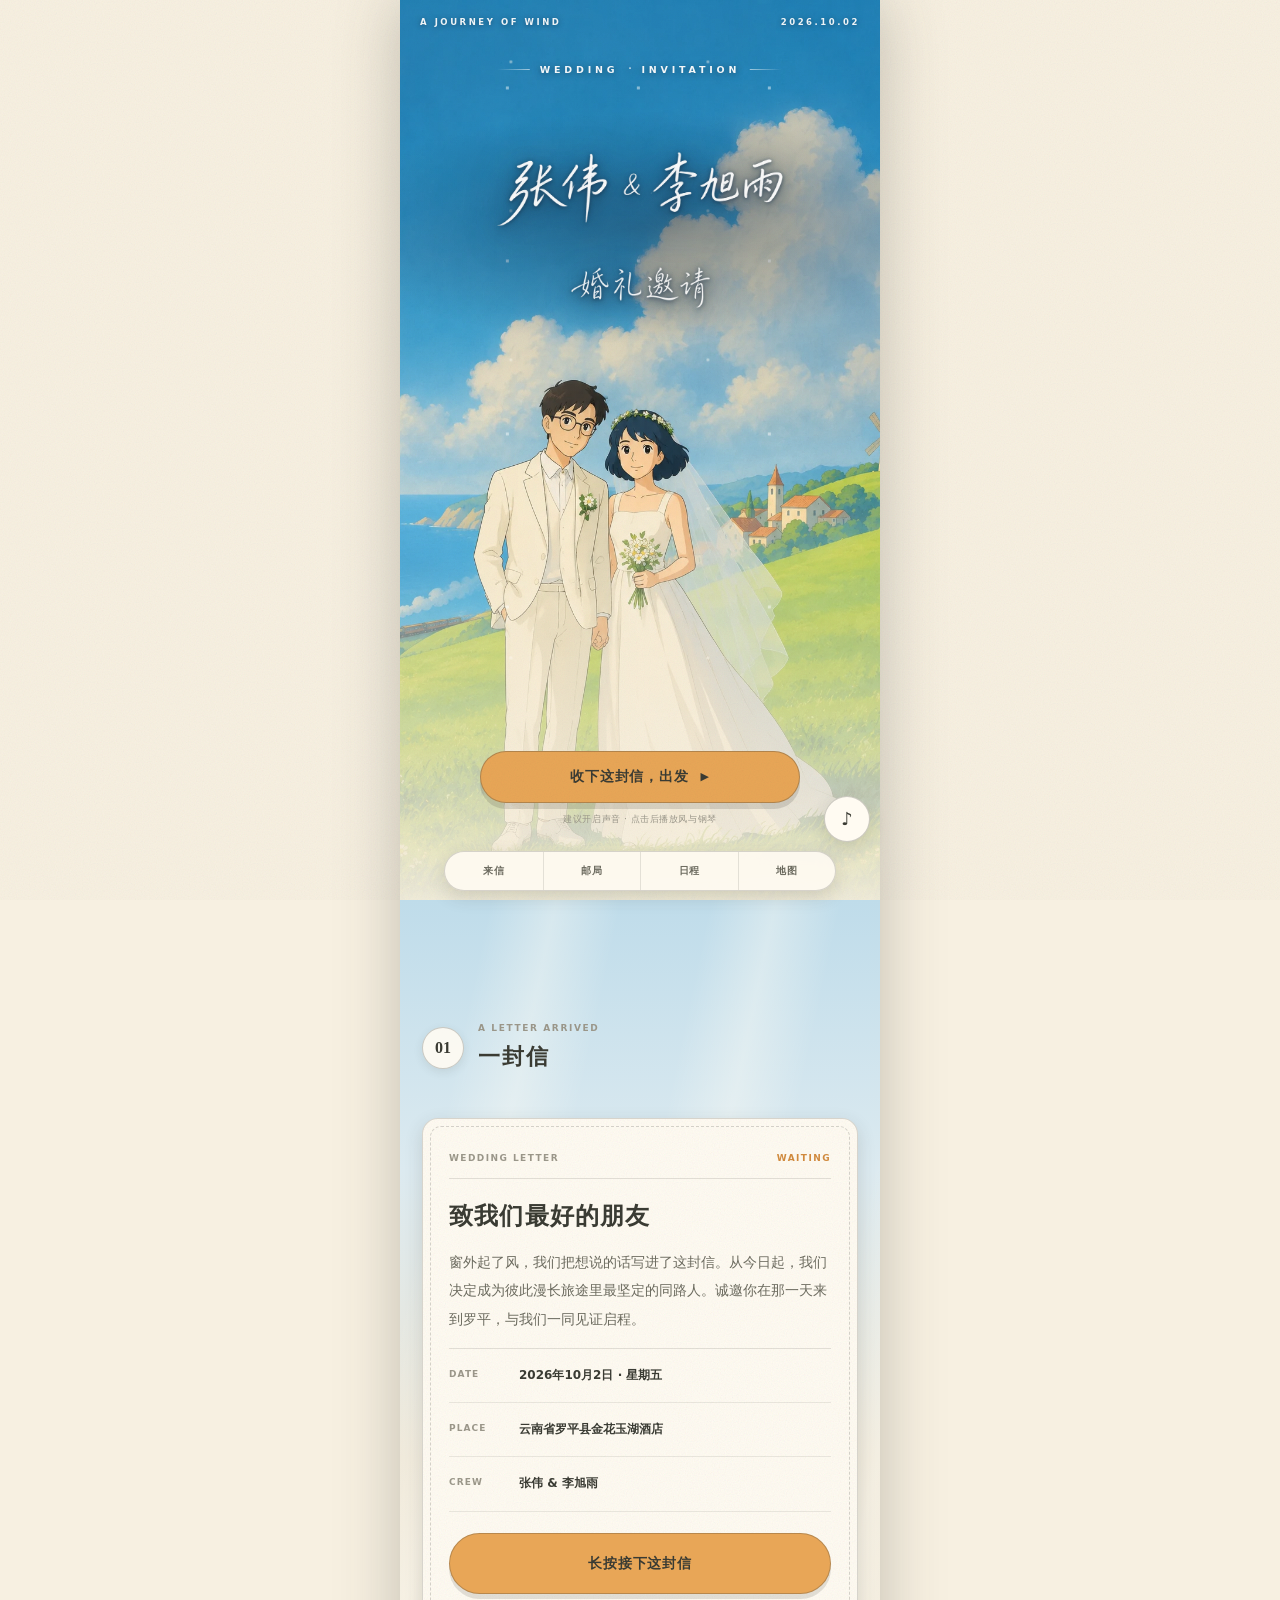
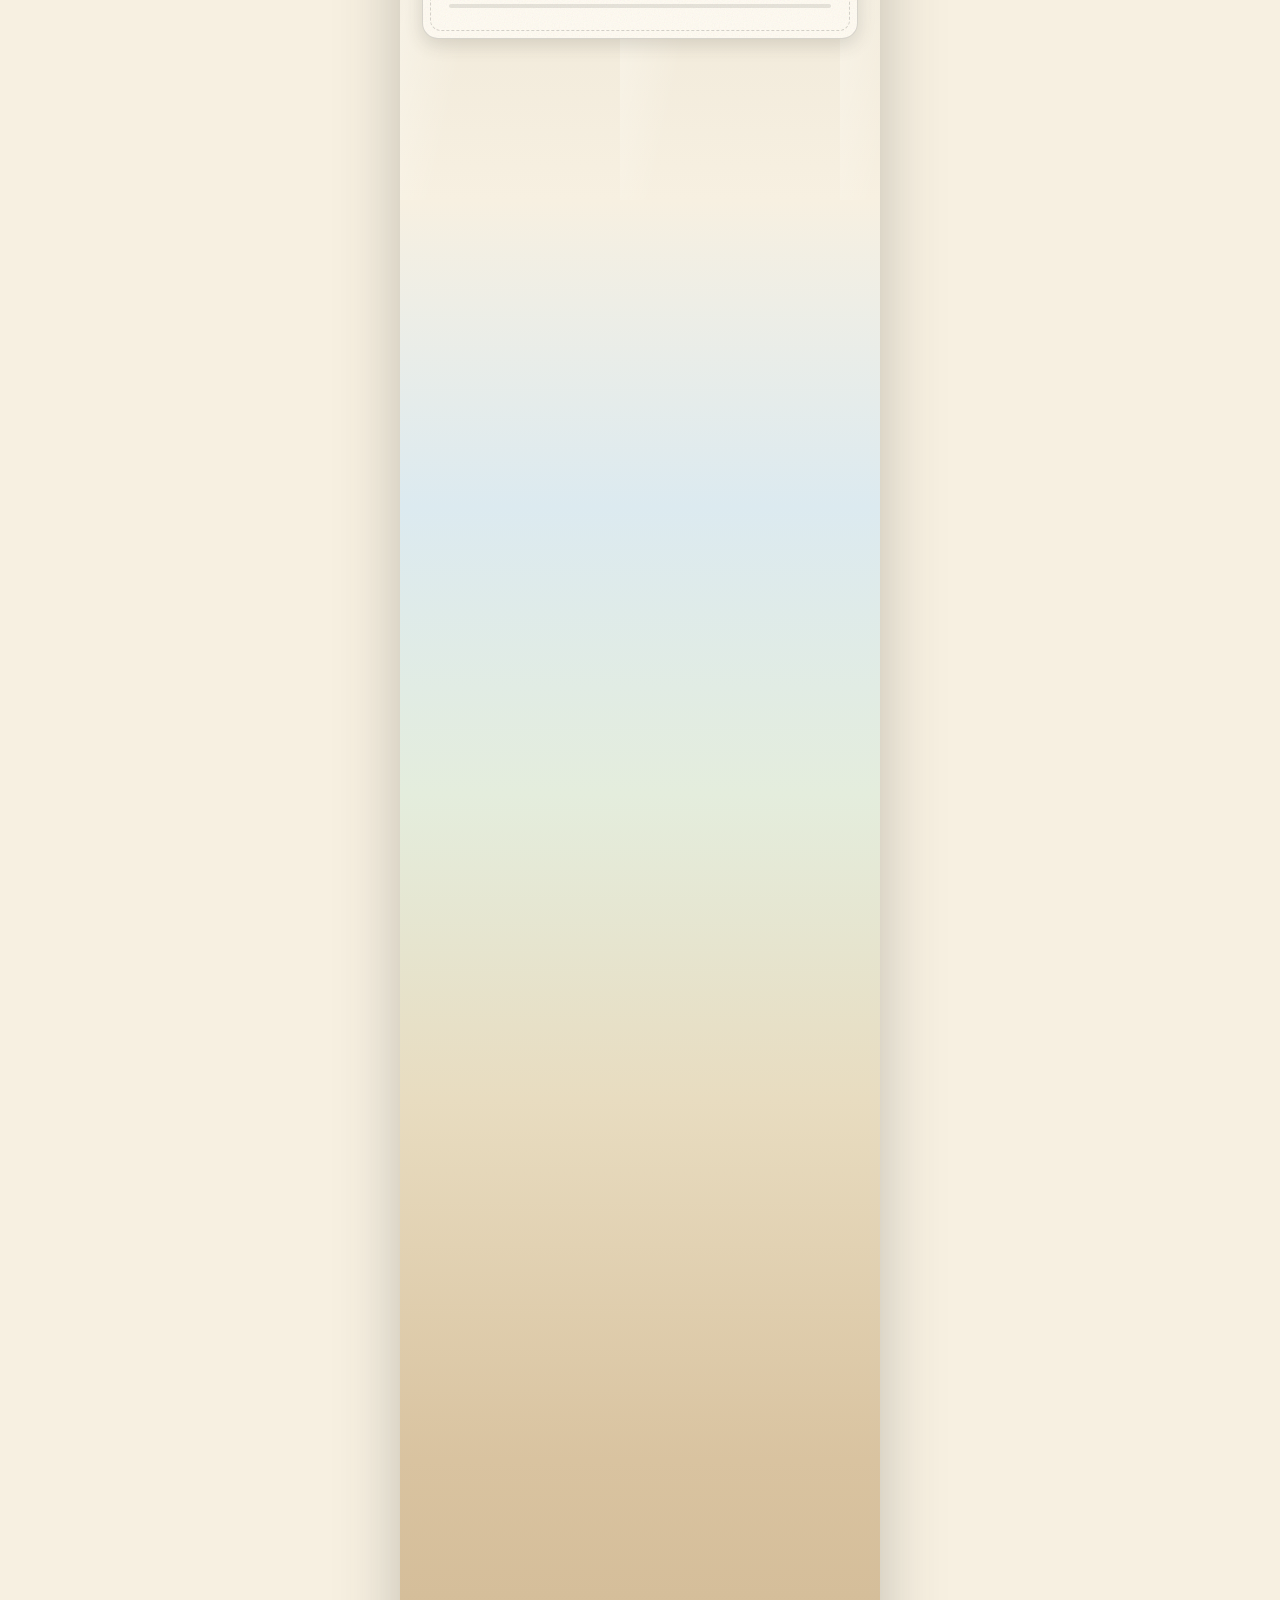
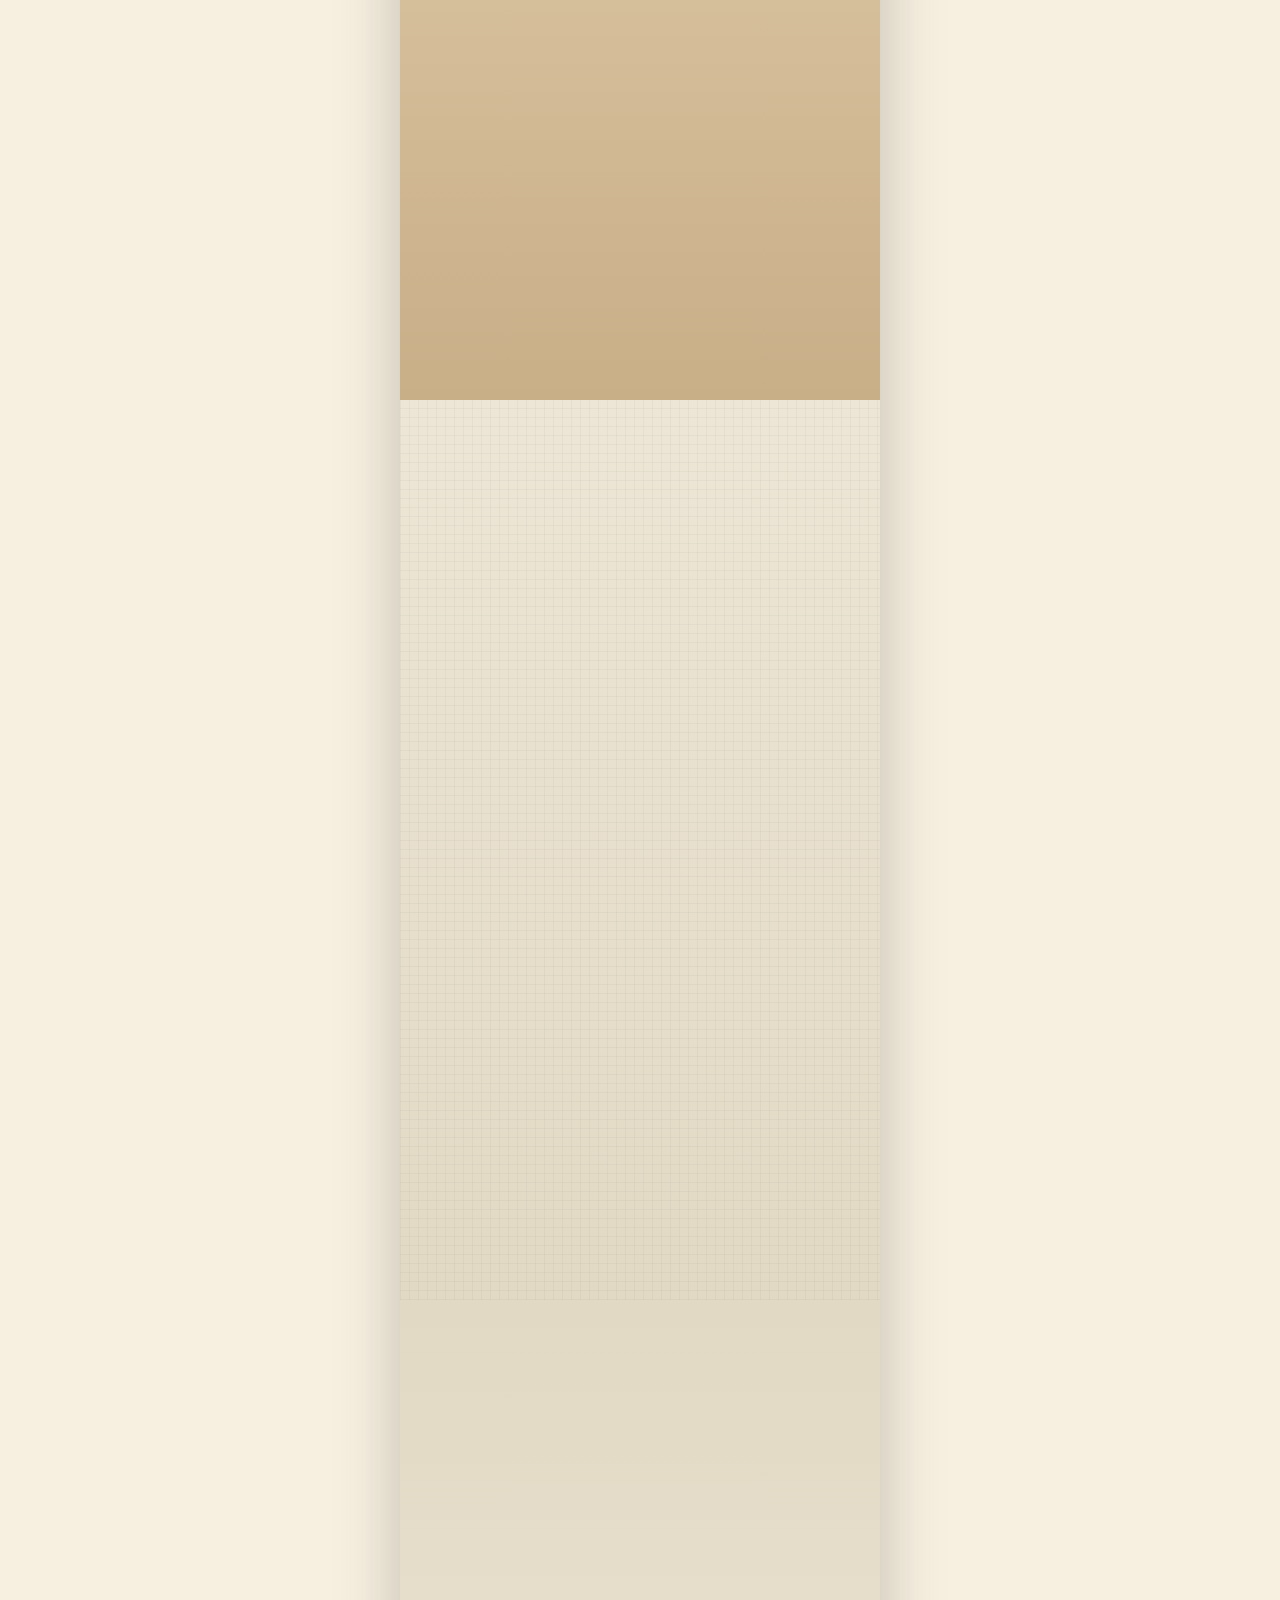
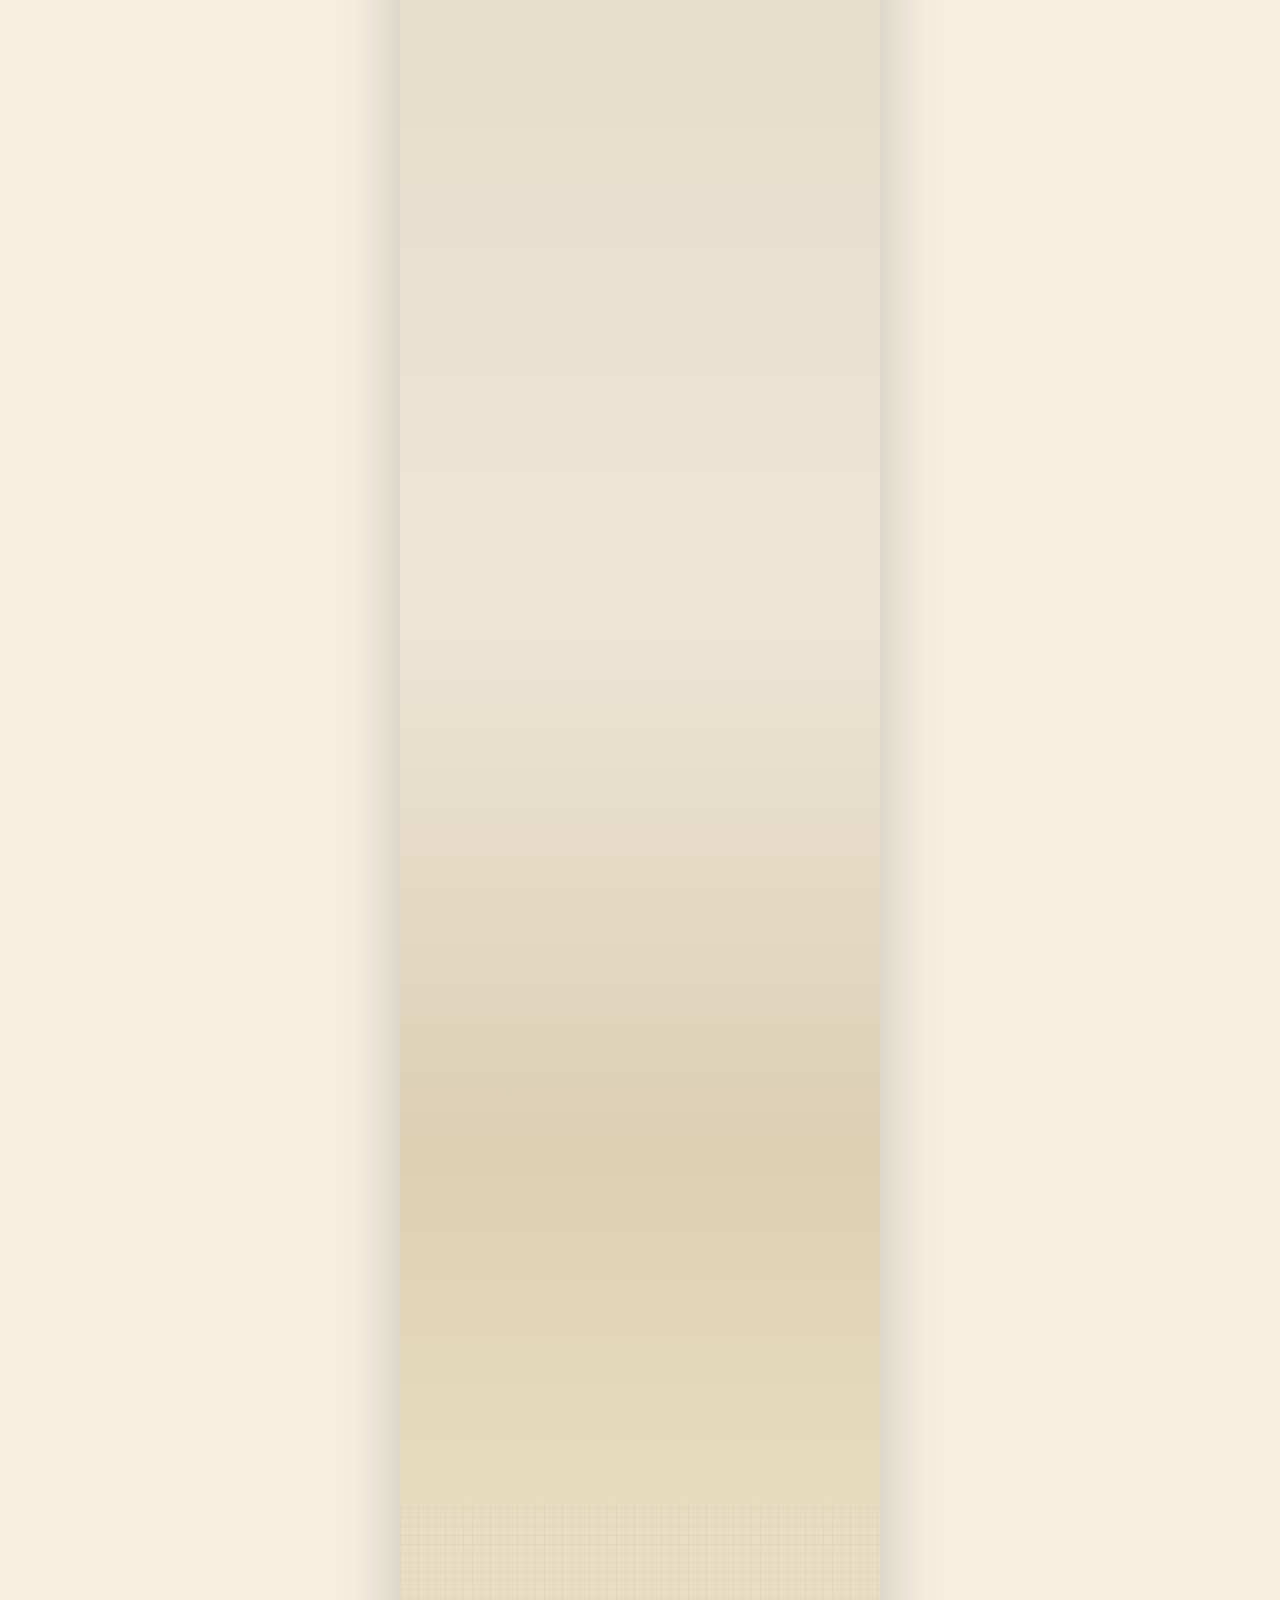
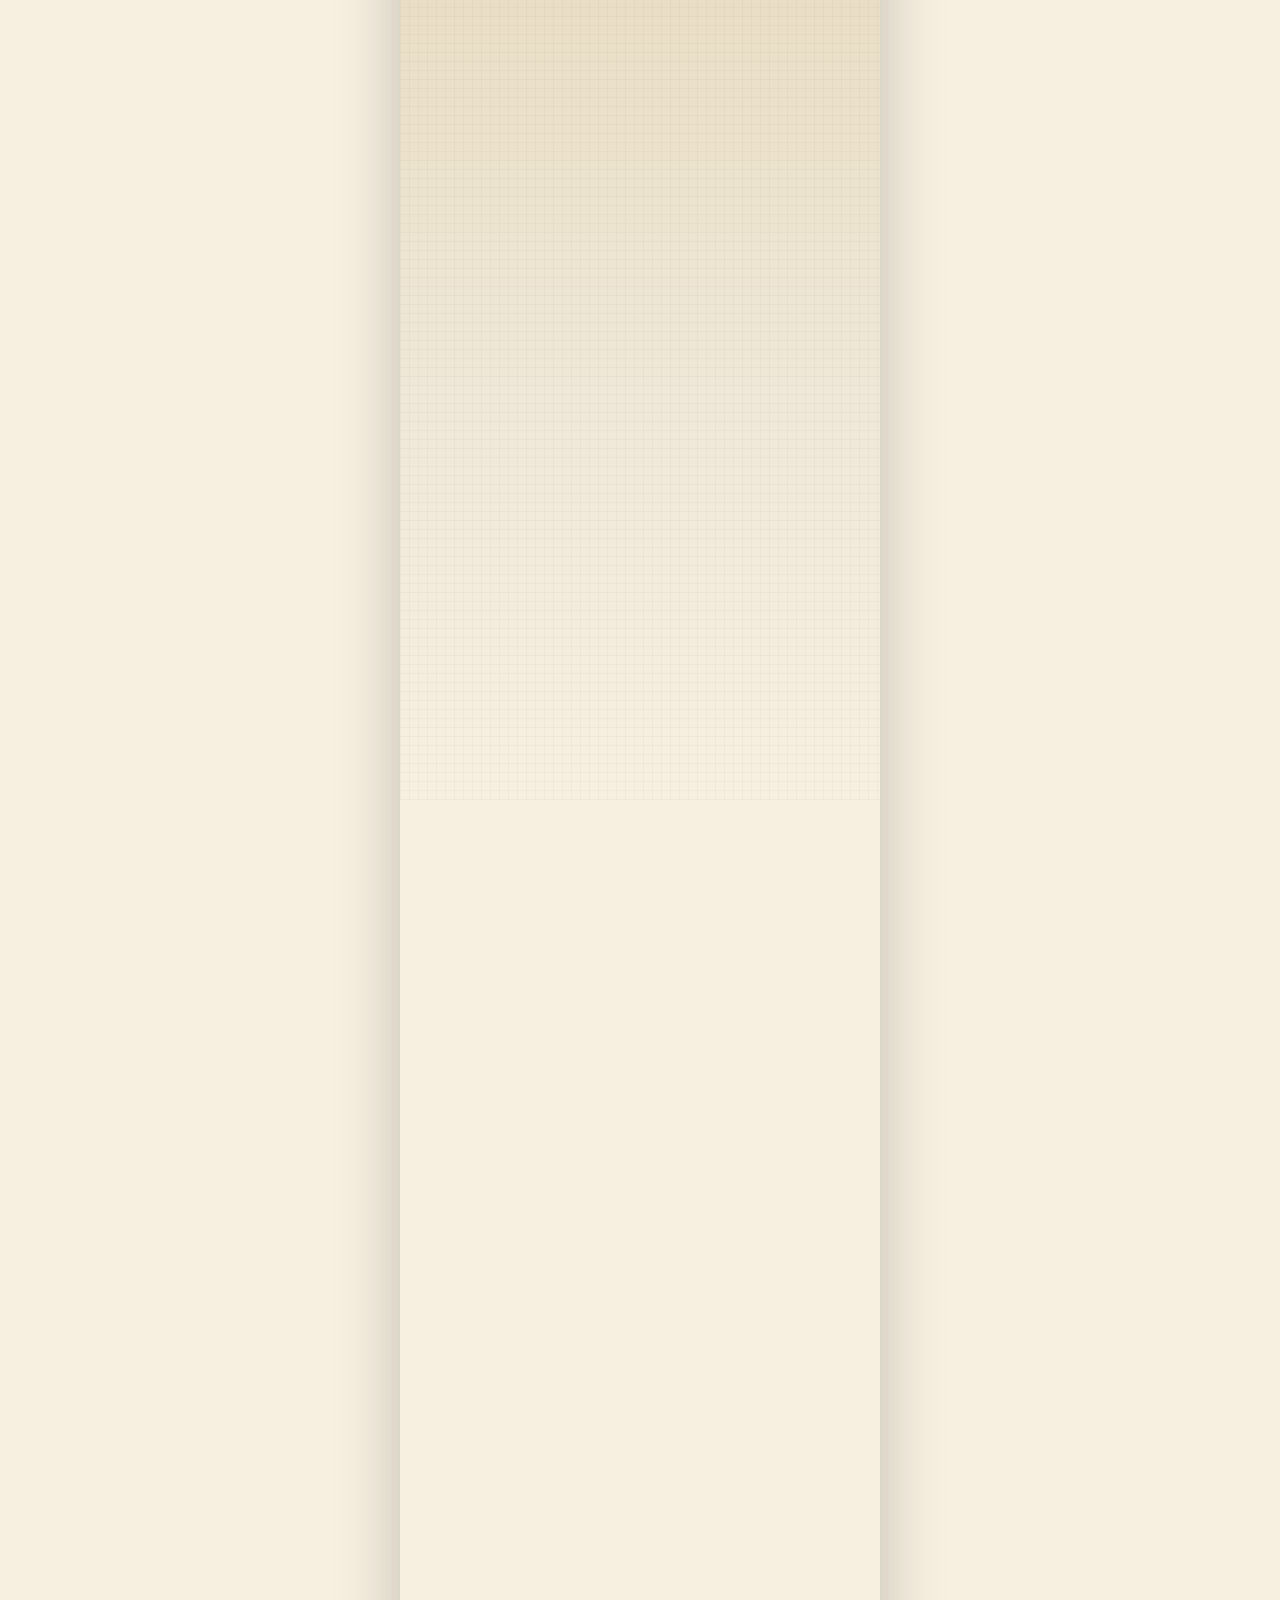
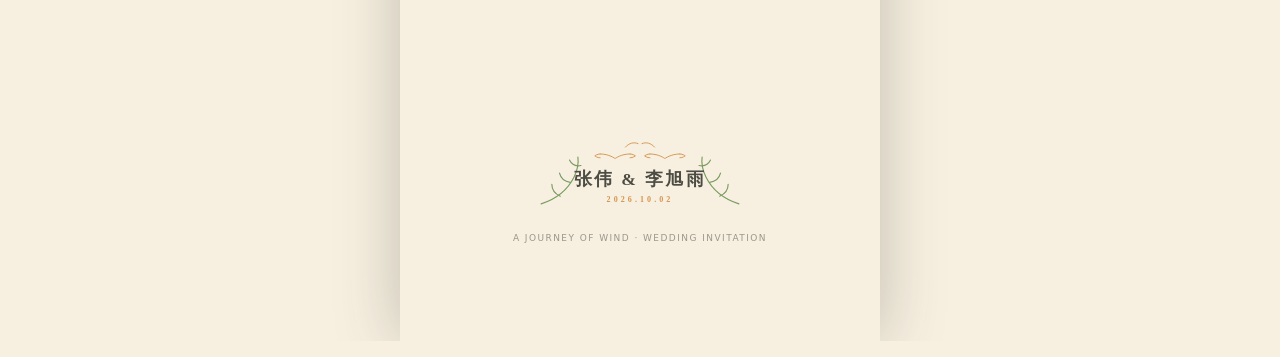
==== commit 77549b0f: "feat: 微信分享前的适配 —— 音乐控件自动隐藏、微信保存提示、分享缩略图补 JPG 准备把链接发到微信时查出的两个「只在微信里坏」的问题，外加分享卡片缩略图。  1) 音乐控件会当着宾客的面报错" ====
--- a/index.html
+++ b/index.html
@@ -9,12 +9,19 @@
     <meta property="og:title" content="张伟 &amp; 李旭雨 · 婚礼邀请函" />
     <meta property="og:description" content="2026年10月2日 · 云南省罗平县金花玉湖酒店。风起时，请来赴约。" />
     <meta property="og:url" content="https://kali20gakki.github.io/wedding-invitation/" />
+    <meta property="og:image" content="https://kali20gakki.github.io/wedding-invitation/assets/og-share.jpg" />
+    <meta property="og:image:type" content="image/jpeg" />
+    <meta property="og:image:width" content="1200" />
+    <meta property="og:image:height" content="630" />
+    <meta property="og:image:alt" content="夏日青草坡上的新人，远处有风车、小镇与驶过的蒸汽火车" />
+    <!-- WebP 备用：部分客户端更省流量。Open Graph 允许 og:image 多张，消费方取第一张。 -->
     <meta property="og:image" content="https://kali20gakki.github.io/wedding-invitation/assets/og-share.webp" />
-    <meta property="og:image:alt" content="夏日青草坡上的新人，远处有风车、小镇与驶过的蒸汽火车" />
     <meta name="twitter:card" content="summary_large_image" />
     <meta name="twitter:title" content="张伟 &amp; 李旭雨 · 婚礼邀请函" />
     <meta name="twitter:description" content="2026年10月2日 · 云南省罗平县金花玉湖酒店。风起时，请来赴约。" />
-    <meta name="twitter:image" content="https://kali20gakki.github.io/wedding-invitation/assets/og-share.webp" />
+    <meta name="twitter:image" content="https://kali20gakki.github.io/wedding-invitation/assets/og-share.jpg" />
+    <!-- 微信 / QQ 的抓取器不保证读 og，这一条是老式但仍有爬虫认的缩略图提示 -->
+    <link rel="image_src" href="https://kali20gakki.github.io/wedding-invitation/assets/og-share.jpg" />
     <title>张伟 &amp; 李旭雨 · 婚礼邀请函</title>
     <link rel="canonical" href="https://kali20gakki.github.io/wedding-invitation/" />
     <link rel="icon" type="image/svg+xml" href="./assets/wedding-logo.svg" />
--- a/style.css
+++ b/style.css
@@ -1112,8 +1112,17 @@
 .arrival .map-console{min-height:492px}
 .arrival .hotel-shot{margin-bottom:26px}
 
-/* 在旅人名册上落款：放大白色登记卡 */
-.rsvp-section .rsvp-phone{padding:60px 22px;min-height:452px}
+/* 在旅人名册上落款：让这张卡撑满整屏。
+   原本靠 .rsvp-phone 的 60px 上下内边距把卡片撑高，白块只占卡片一半，
+   牛皮纸在上下各留一条约 60px 的空带：卡里"上面空了一块"，而且卡片比内容矮，
+   整屏上下又各留 113 / 153px 的空 —— 手机上滚到这一屏就是一片空白，接不上。
+   改成：内边距回到常规 16px；卡片 flex:1 接管标题以下的全部剩余高度；
+   白块再 flex:1 接管卡片内部。结果 390×844 上卡片 596px、白块 507px、
+   顶部留白回到和其它屏一致的 64px，整屏没有一处空白带。
+   注：[hidden] 在第 70 行有 display:none!important 兜底，:not([hidden]) 是双保险。 */
+.rsvp-section .rsvp-phone{padding:16px 22px;display:flex;flex-direction:column;flex:1 1 auto}
+.rsvp-section .rsvp-phone>#rsvp-external:not([hidden]),
+.rsvp-section .rsvp-phone>#rsvp-success:not([hidden]){flex:1;display:flex;flex-direction:column;justify-content:center}
 
 /* 带走一张：放大牌堆与按钮，让"抽一张"这一下有分量 */
 .draw-lead{margin-bottom:50px;font-size:13px}
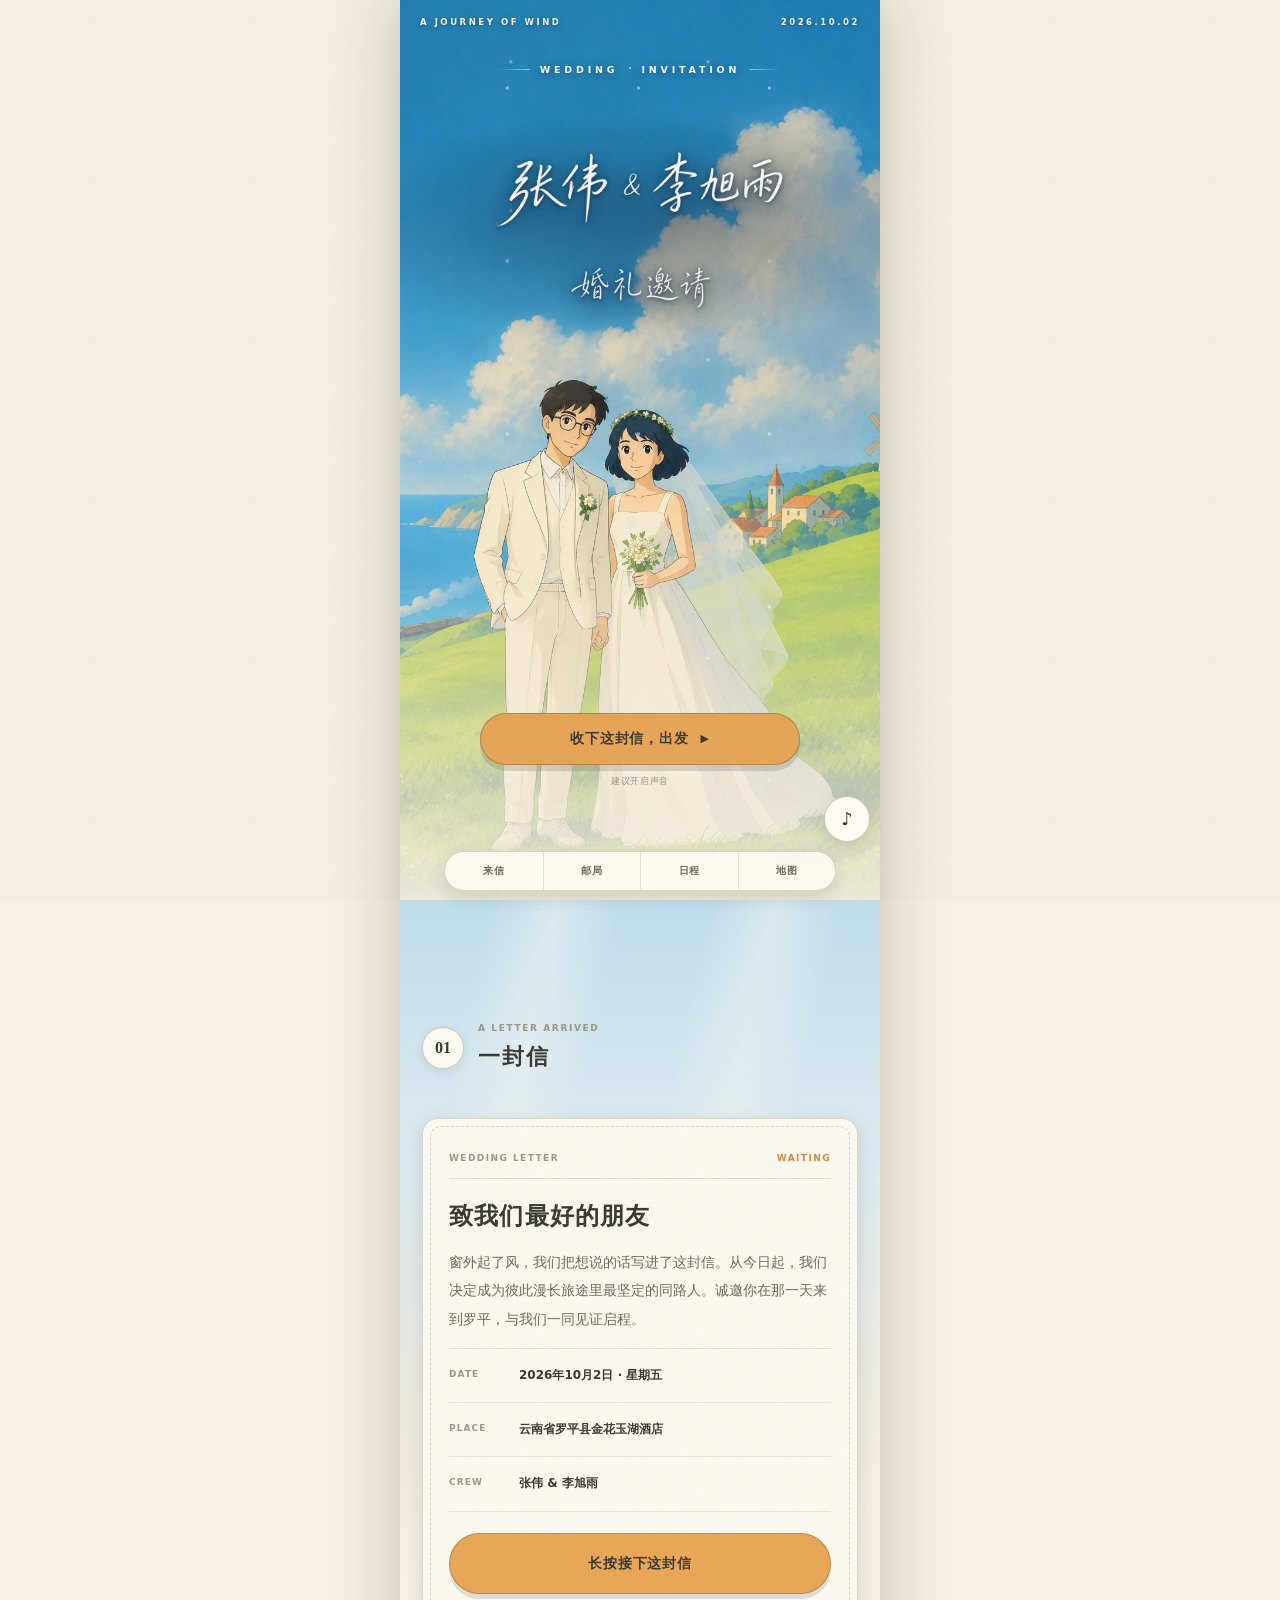
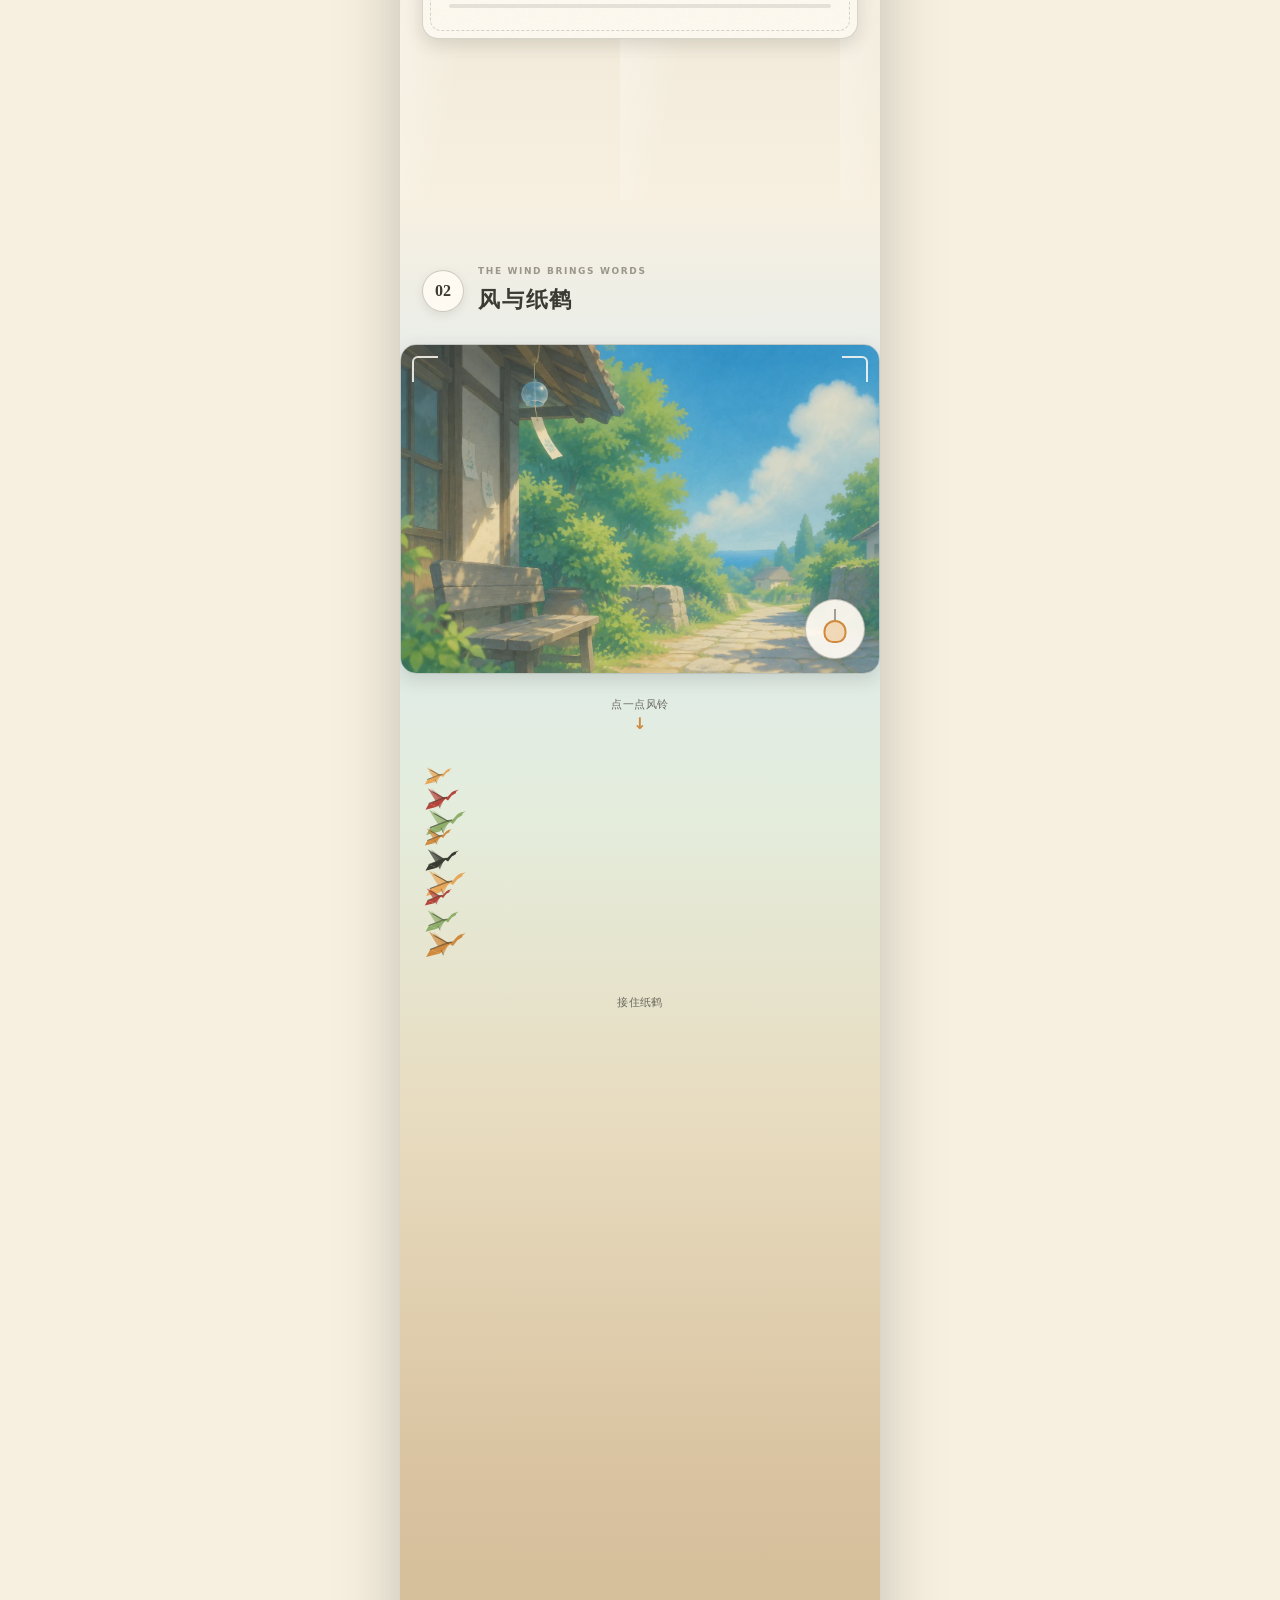
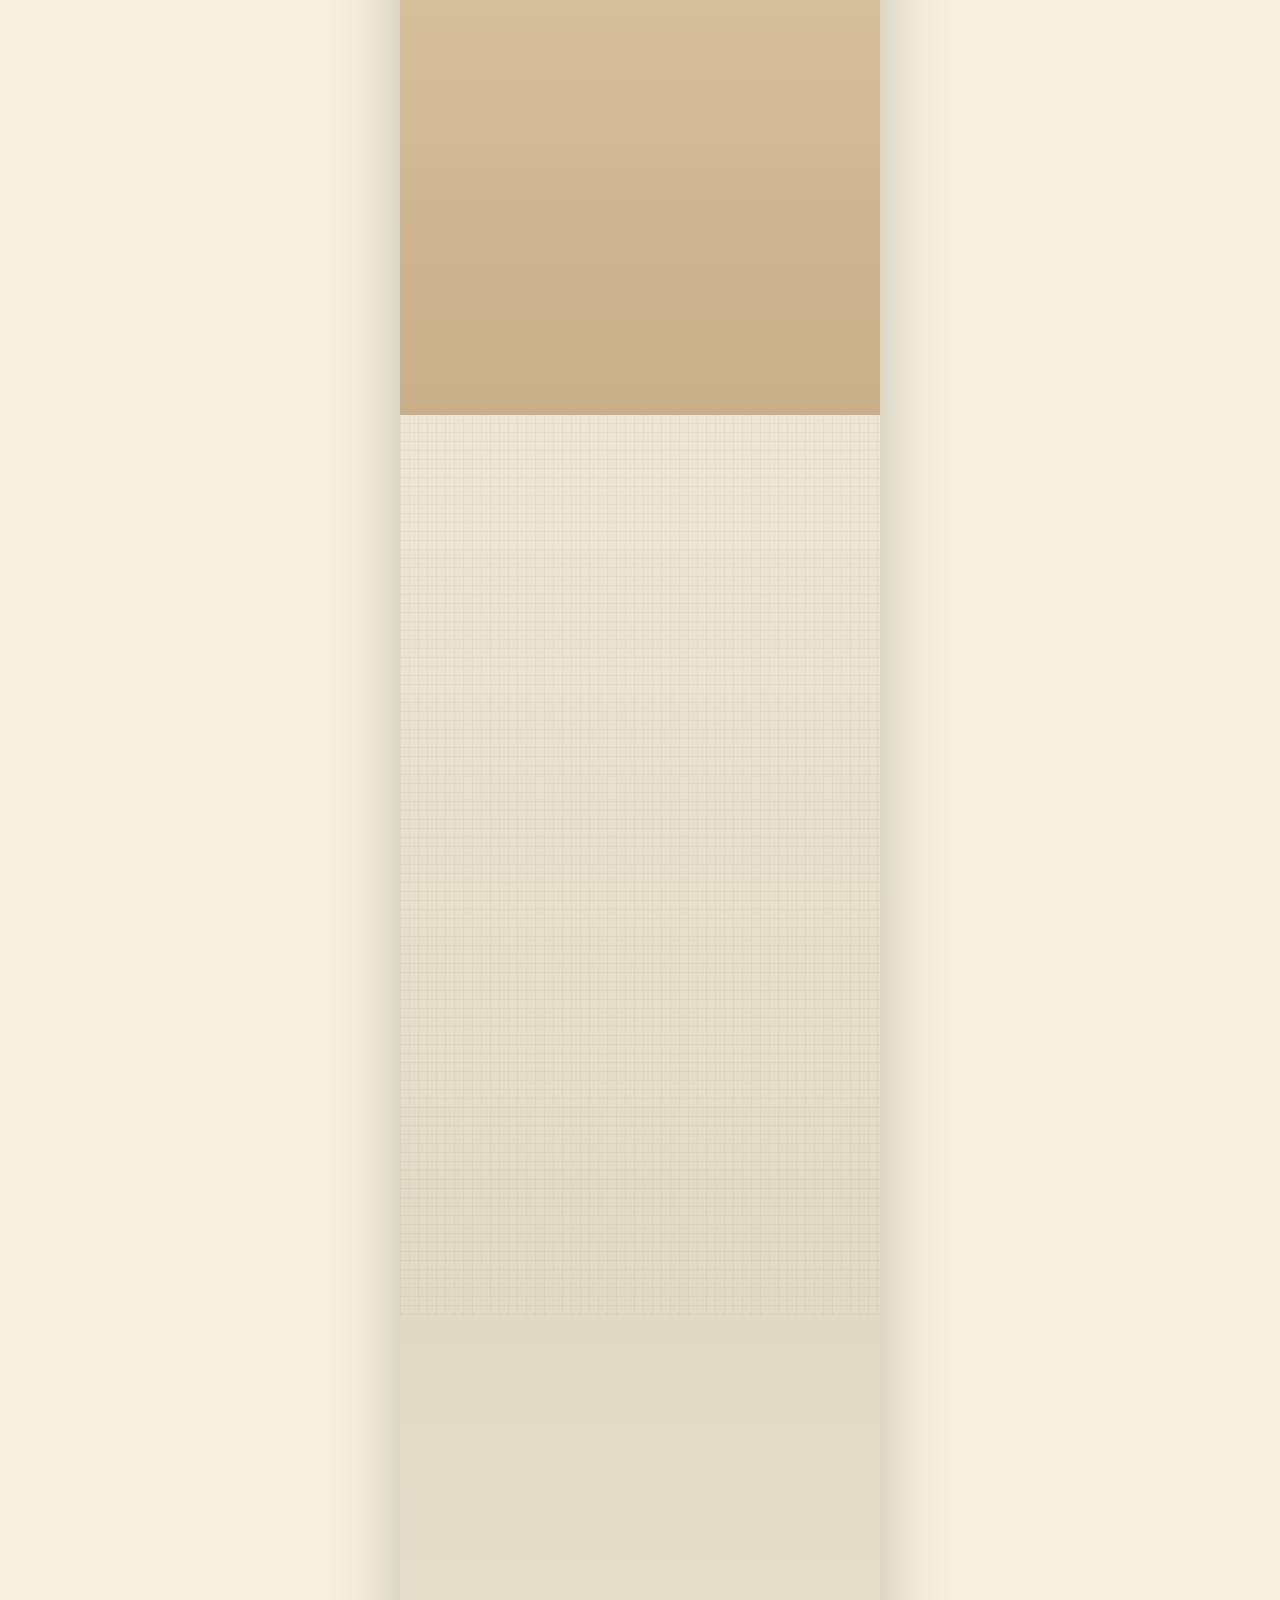
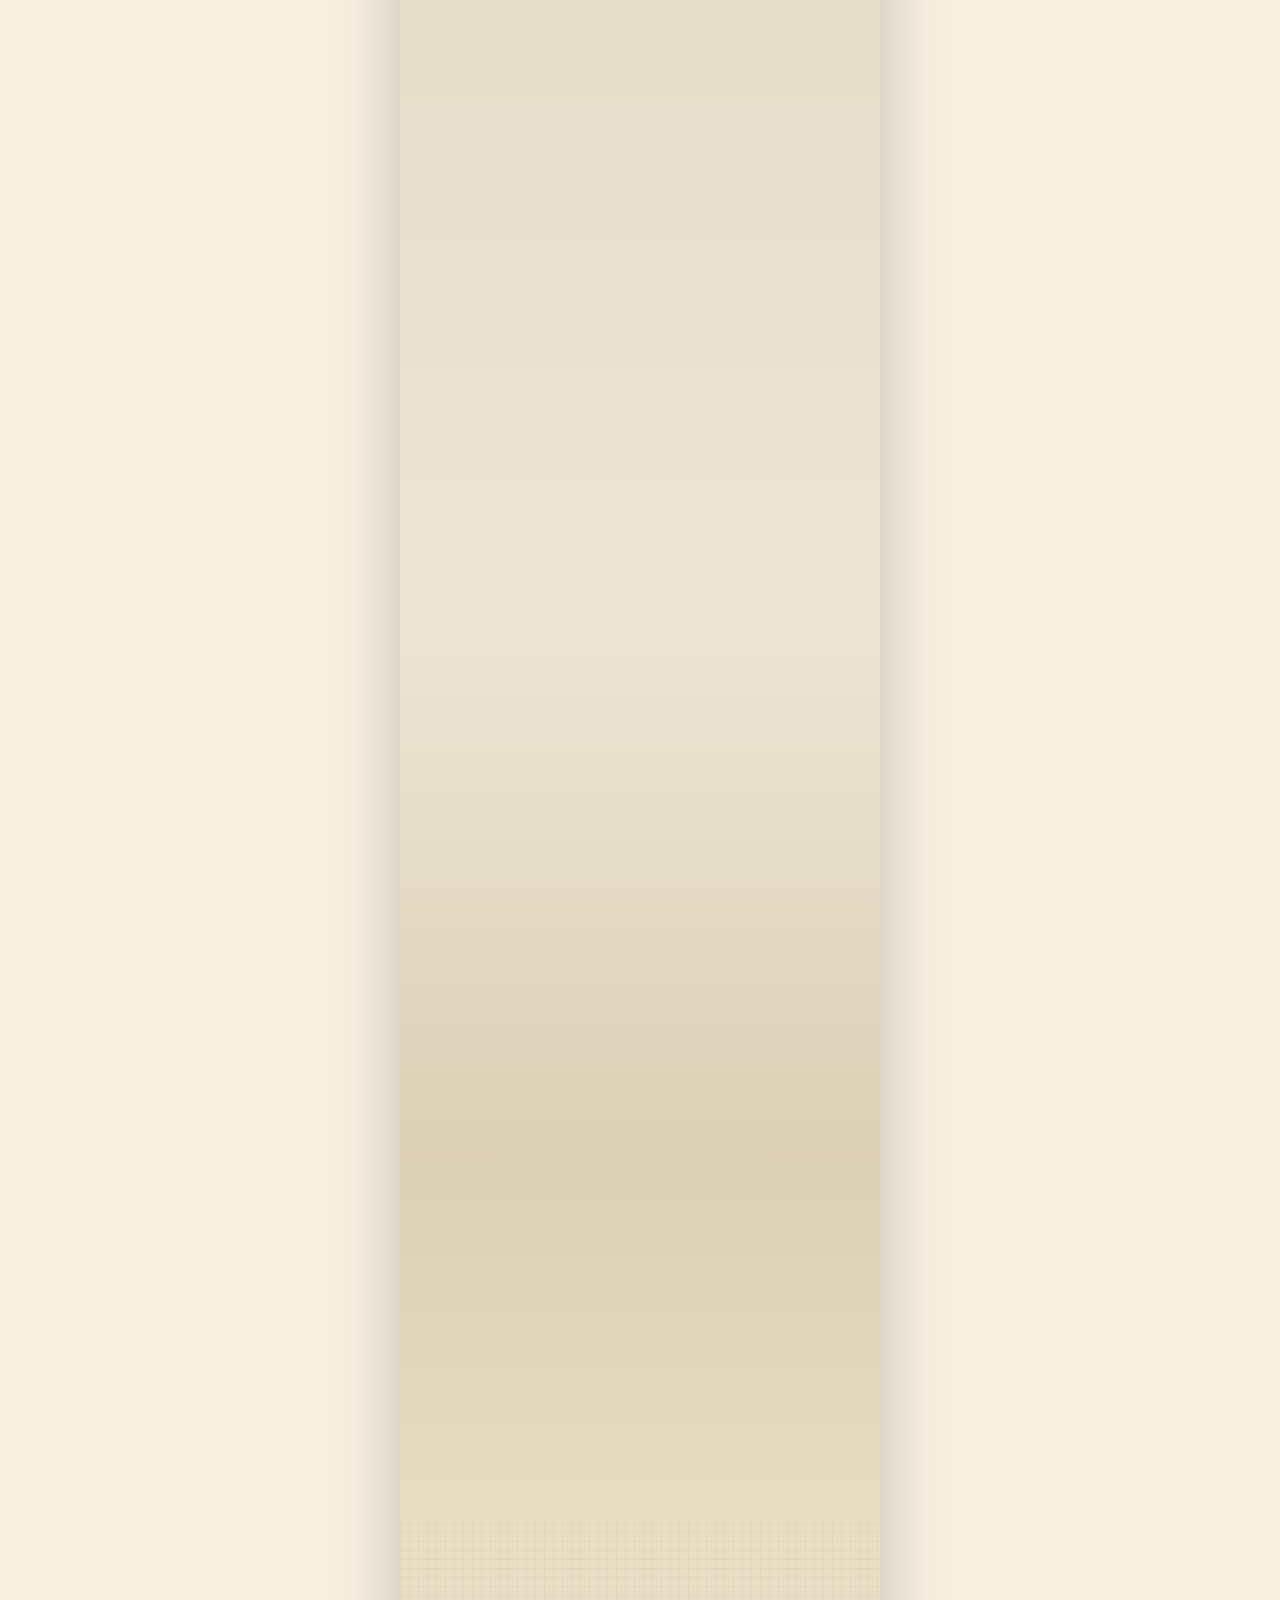
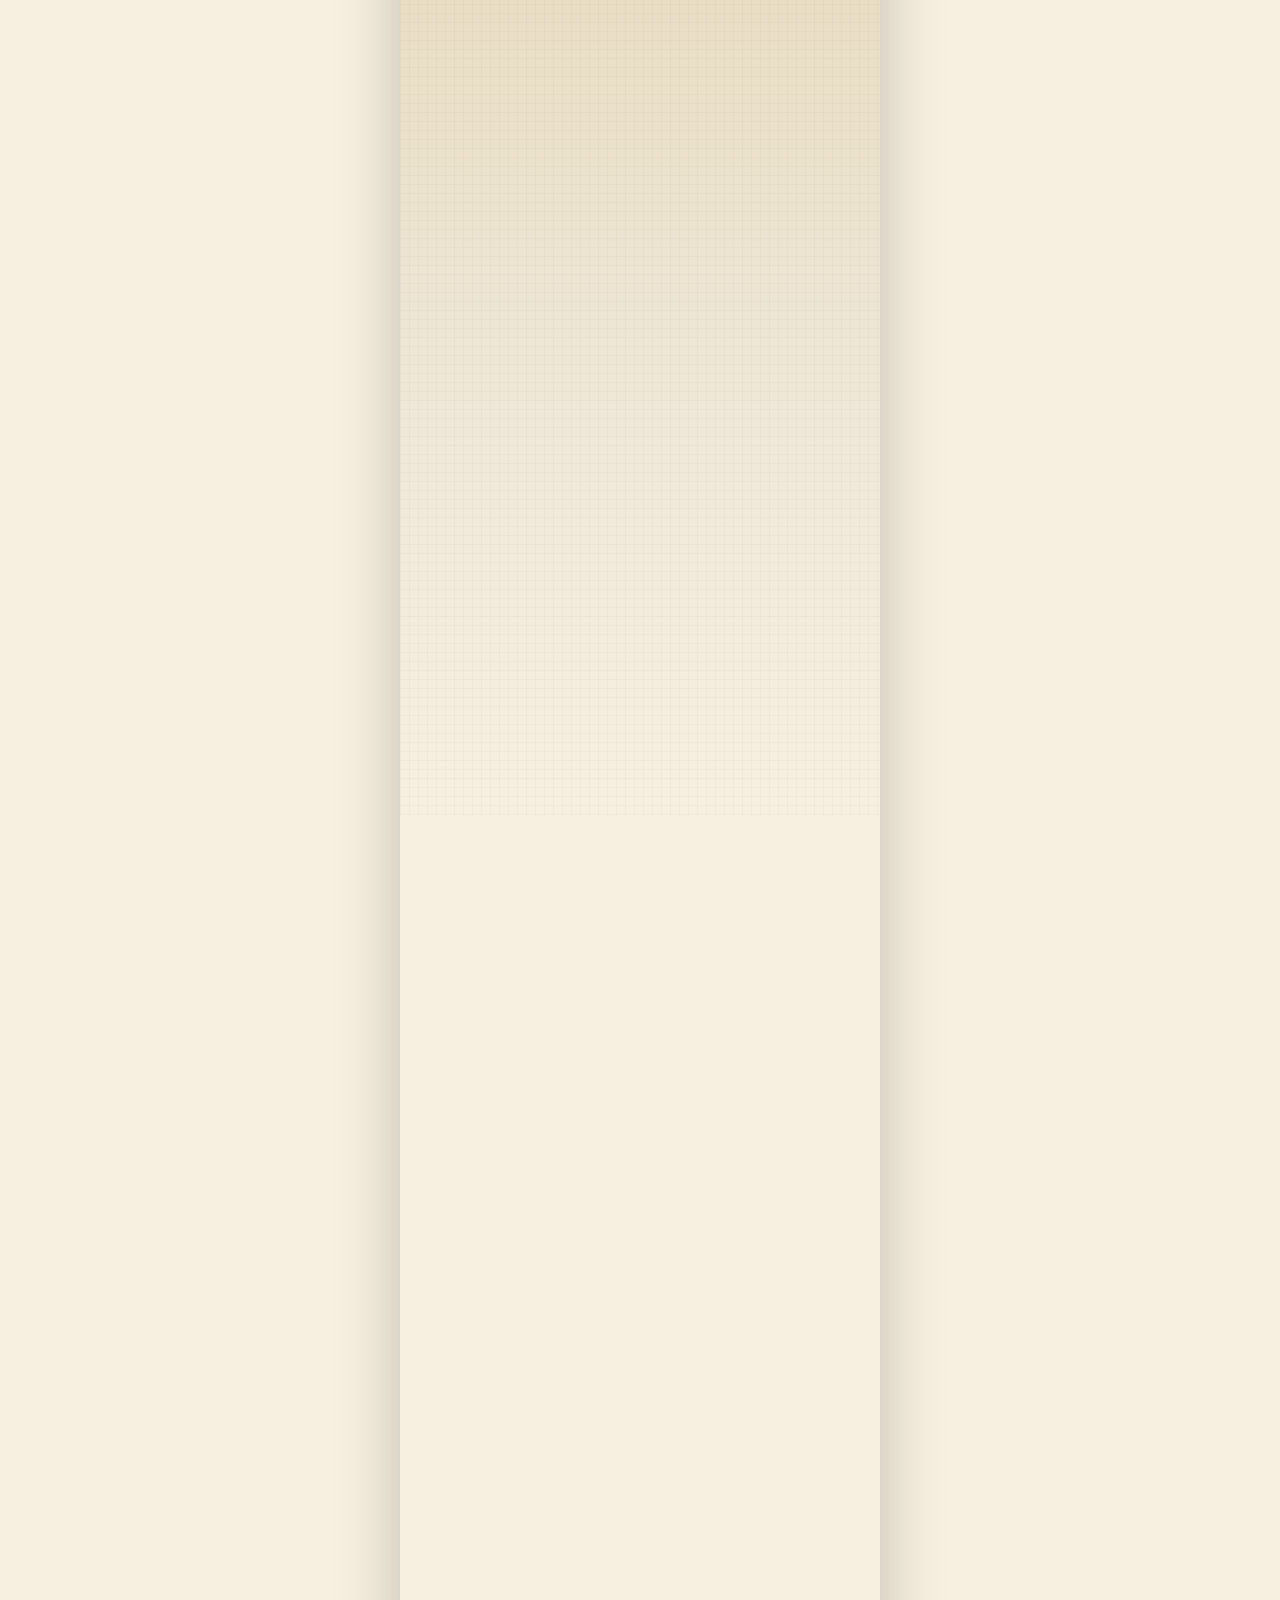
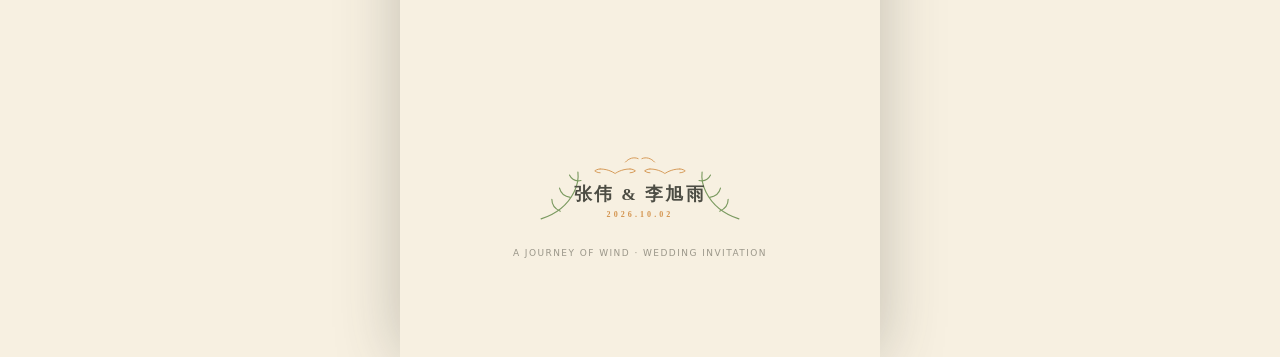
==== commit f467db7e: "feat: 背景音乐上线，去掉 798KB 内嵌封面图并修掉连带的两处显示问题 新人提供的 bgm.mp3 放仓库根目录（已 gitignore，原文件不入库）。  新增 tools/check-bg" ====
--- a/index.html
+++ b/index.html
@@ -48,7 +48,7 @@
 
         <div class="hero-actions">
           <button class="dive-button" id="start-mission" type="button"><span>收下这封信，出发</span><b>▶</b></button>
-          <p class="start-note">建议开启声音 · 点击后播放风与钢琴</p>
+          <p class="start-note">建议开启声音</p>
         </div>
       </section>
 
@@ -215,7 +215,7 @@
     <nav class="quick-nav" aria-label="快捷导航"><a href="#briefing">来信</a><a href="#crew">邮局</a><a href="#schedule">日程</a><a href="#arrival">地图</a></nav>
     <div class="music-dock">
       <audio id="official-bgm" preload="metadata" loop playsinline src="./assets/wedding-bgm.mp3"></audio>
-      <p id="music-hint">点击播放：风与钢琴</p><button id="music-toggle" type="button" aria-pressed="false" aria-label="播放背景音乐"><span>♪</span></button>
+      <p id="music-hint">点击播放：风与吉他</p><button id="music-toggle" type="button" aria-pressed="false" aria-label="播放背景音乐"><span>♪</span></button>
     </div>
   </body>
 </html>
--- a/style.css
+++ b/style.css
@@ -184,10 +184,13 @@
 
 /* 底部：按钮 + 提示。
    原来这里还有一张「日期 + 场地」的白卡片，和顶部状态条的日期、场地章节的
-   地址重复了三遍，已删除；按钮相应上移。 */
+   地址重复了三遍，已删除；按钮相应上移。
+   高度 112px 而不是 74px：右下角 .music-dock（46px 圆钮 + 58px 底距）占据视口
+   底部约 104px，74px 时按钮右下角和提示文案会压到音乐坞的「点击播放」气泡上
+   （实测 390×844 上重叠 52×14px）。留 8px 余量。 */
 .hero-actions{
   position:absolute;z-index:3;left:22px;right:22px;
-  bottom:calc(env(safe-area-inset-bottom) + 74px);
+  bottom:calc(env(safe-area-inset-bottom) + 112px);
   display:flex;flex-direction:column;align-items:center;
 }
 
